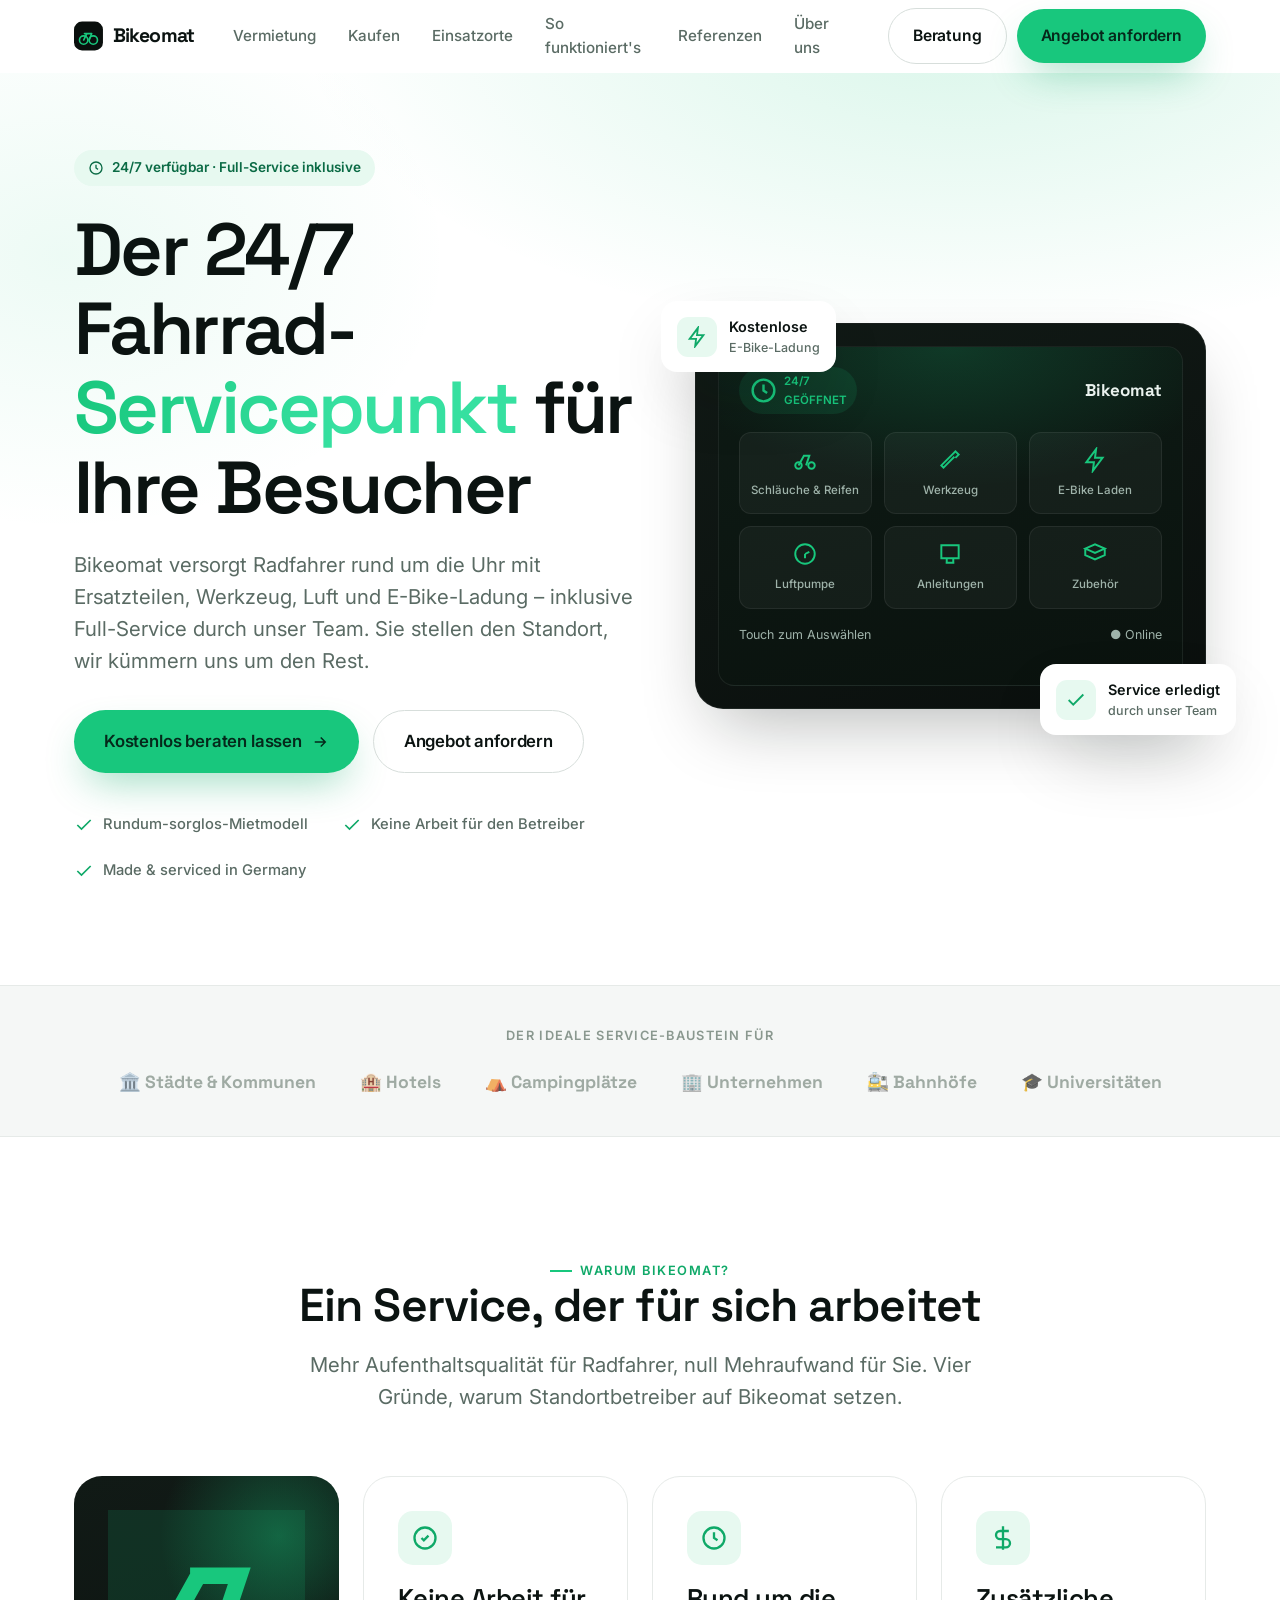
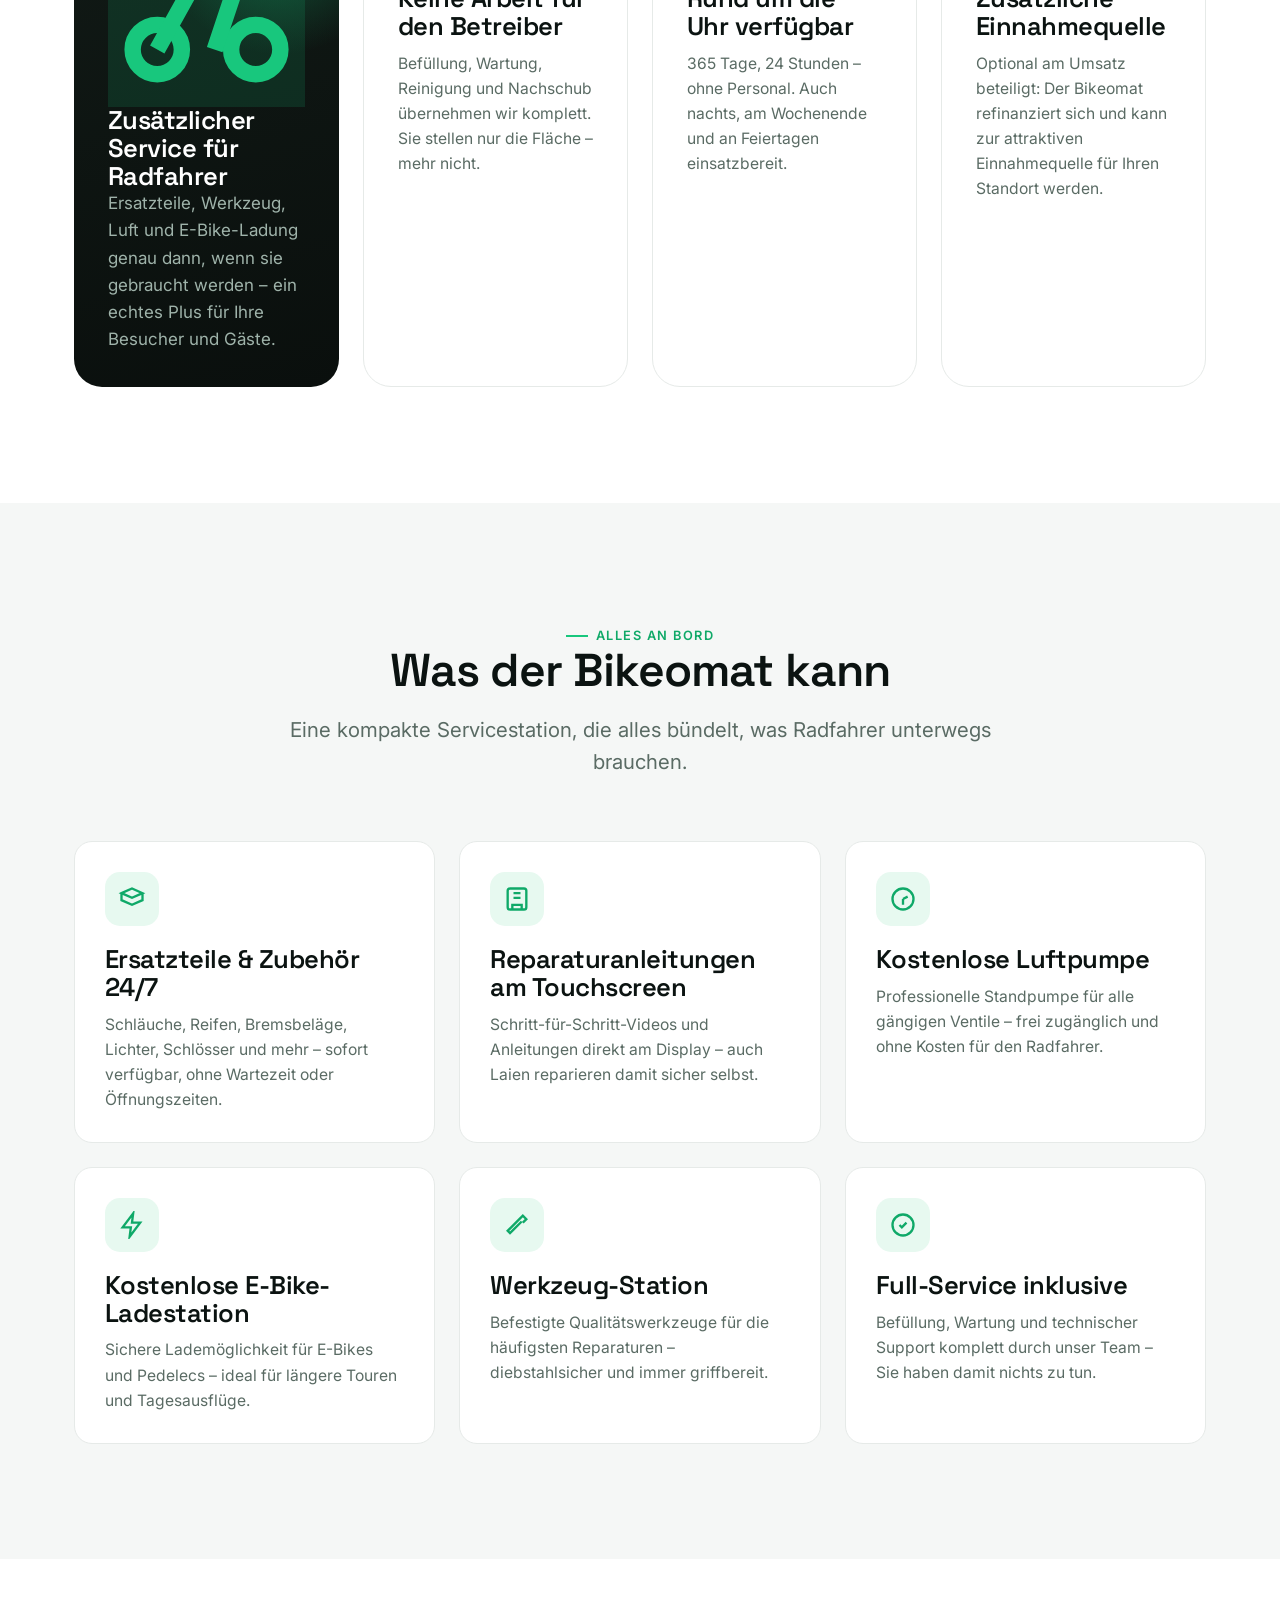
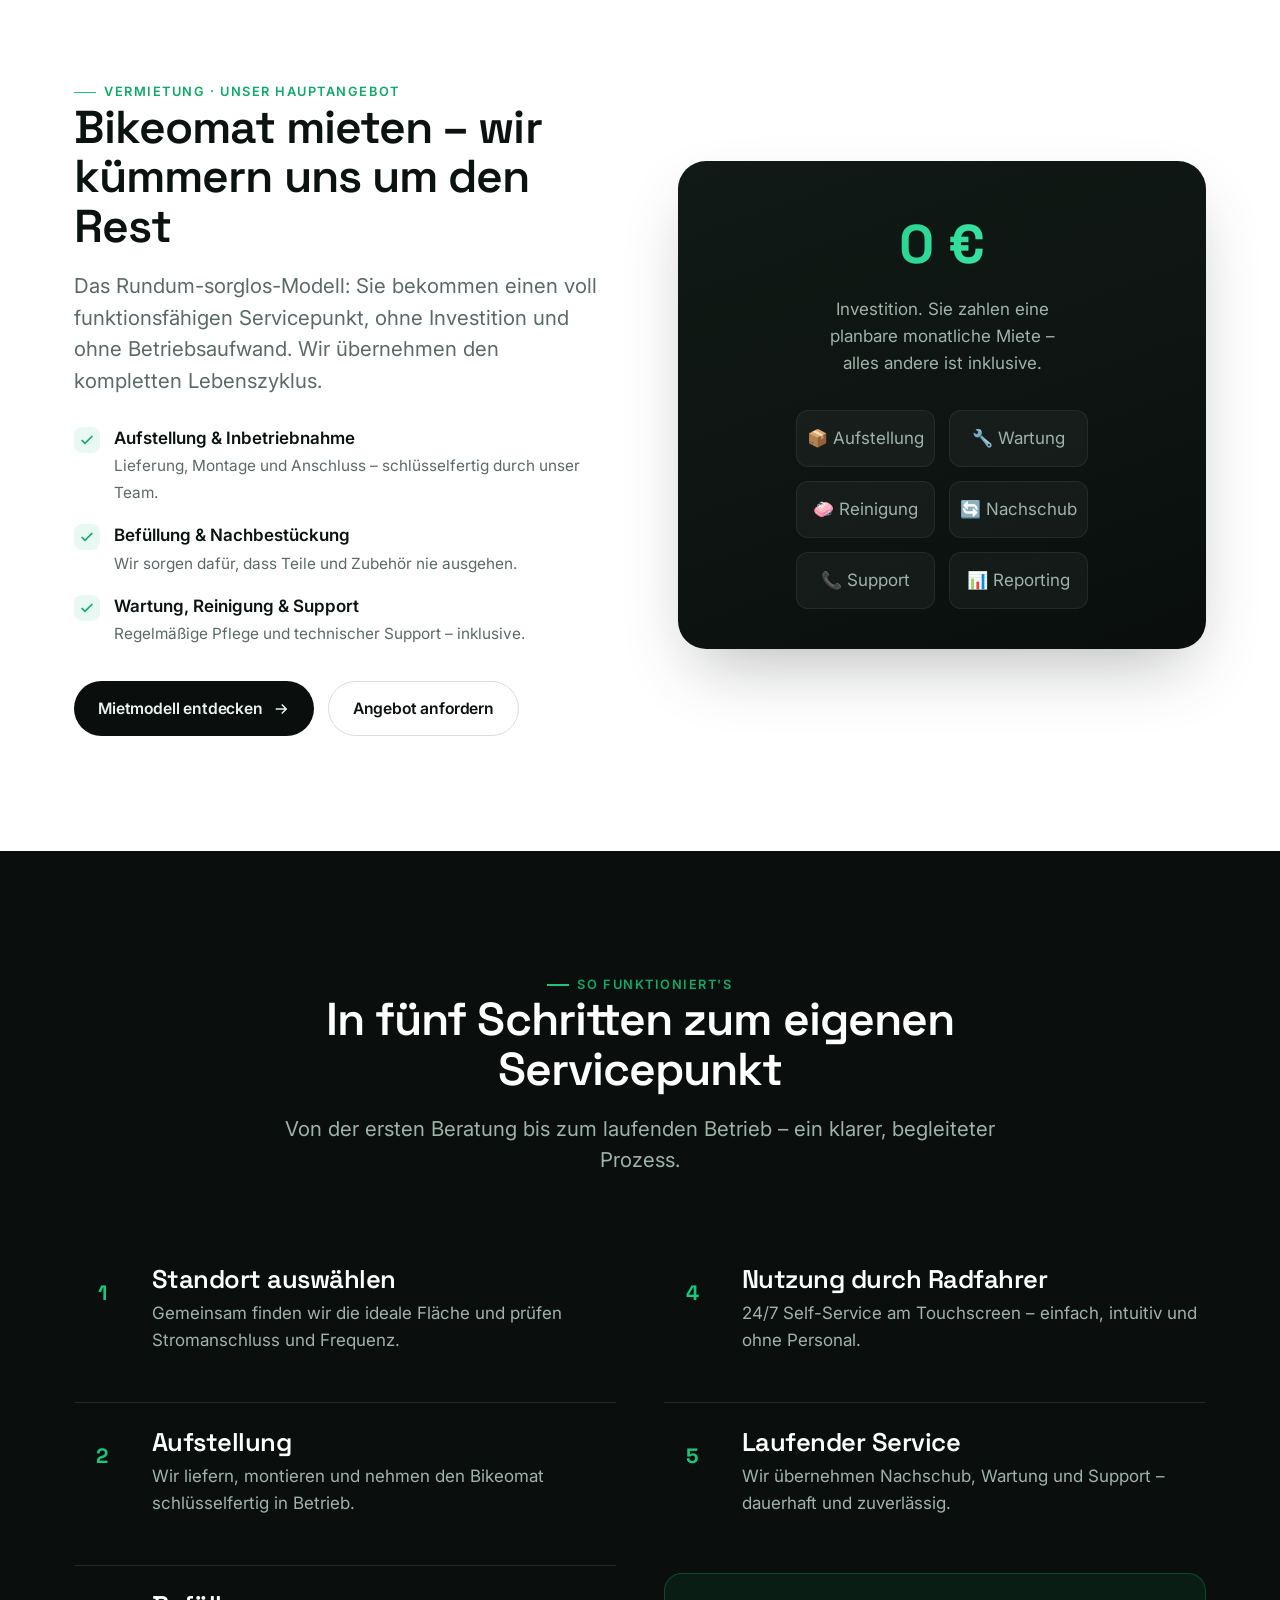
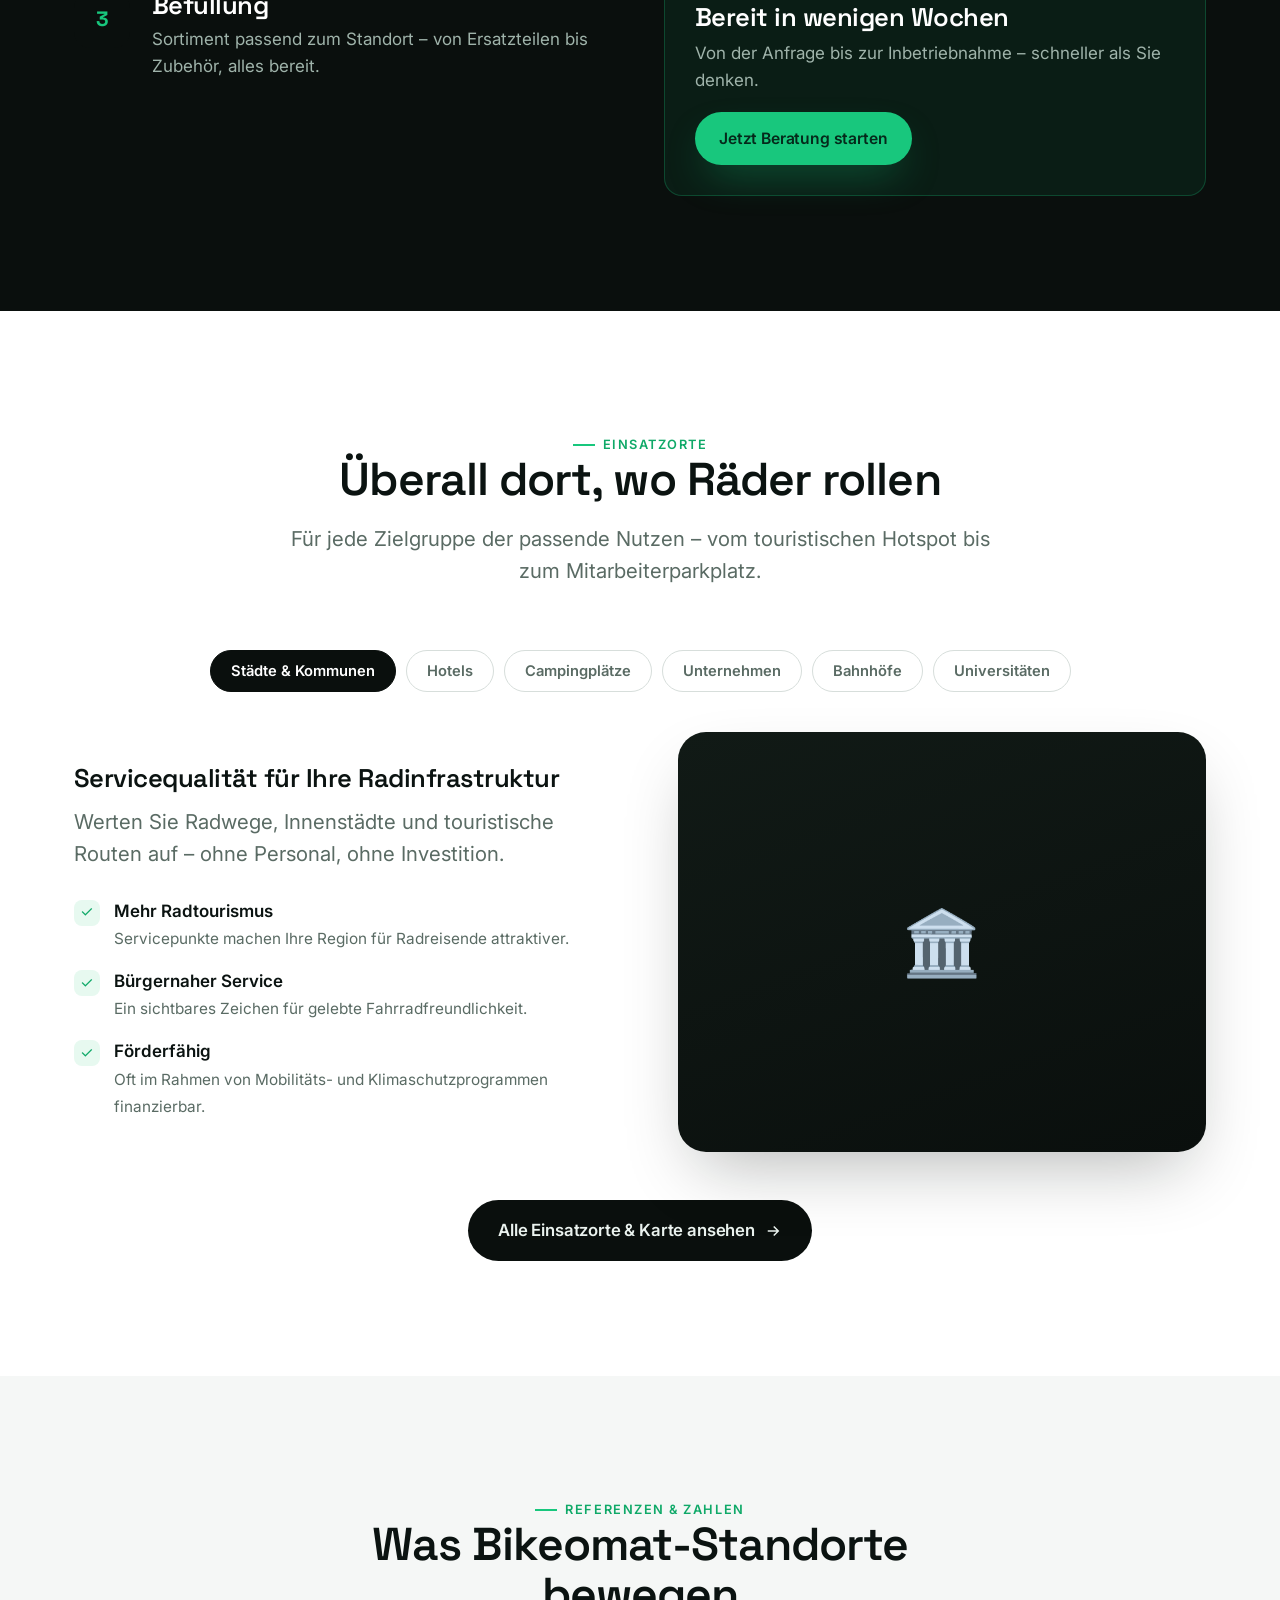
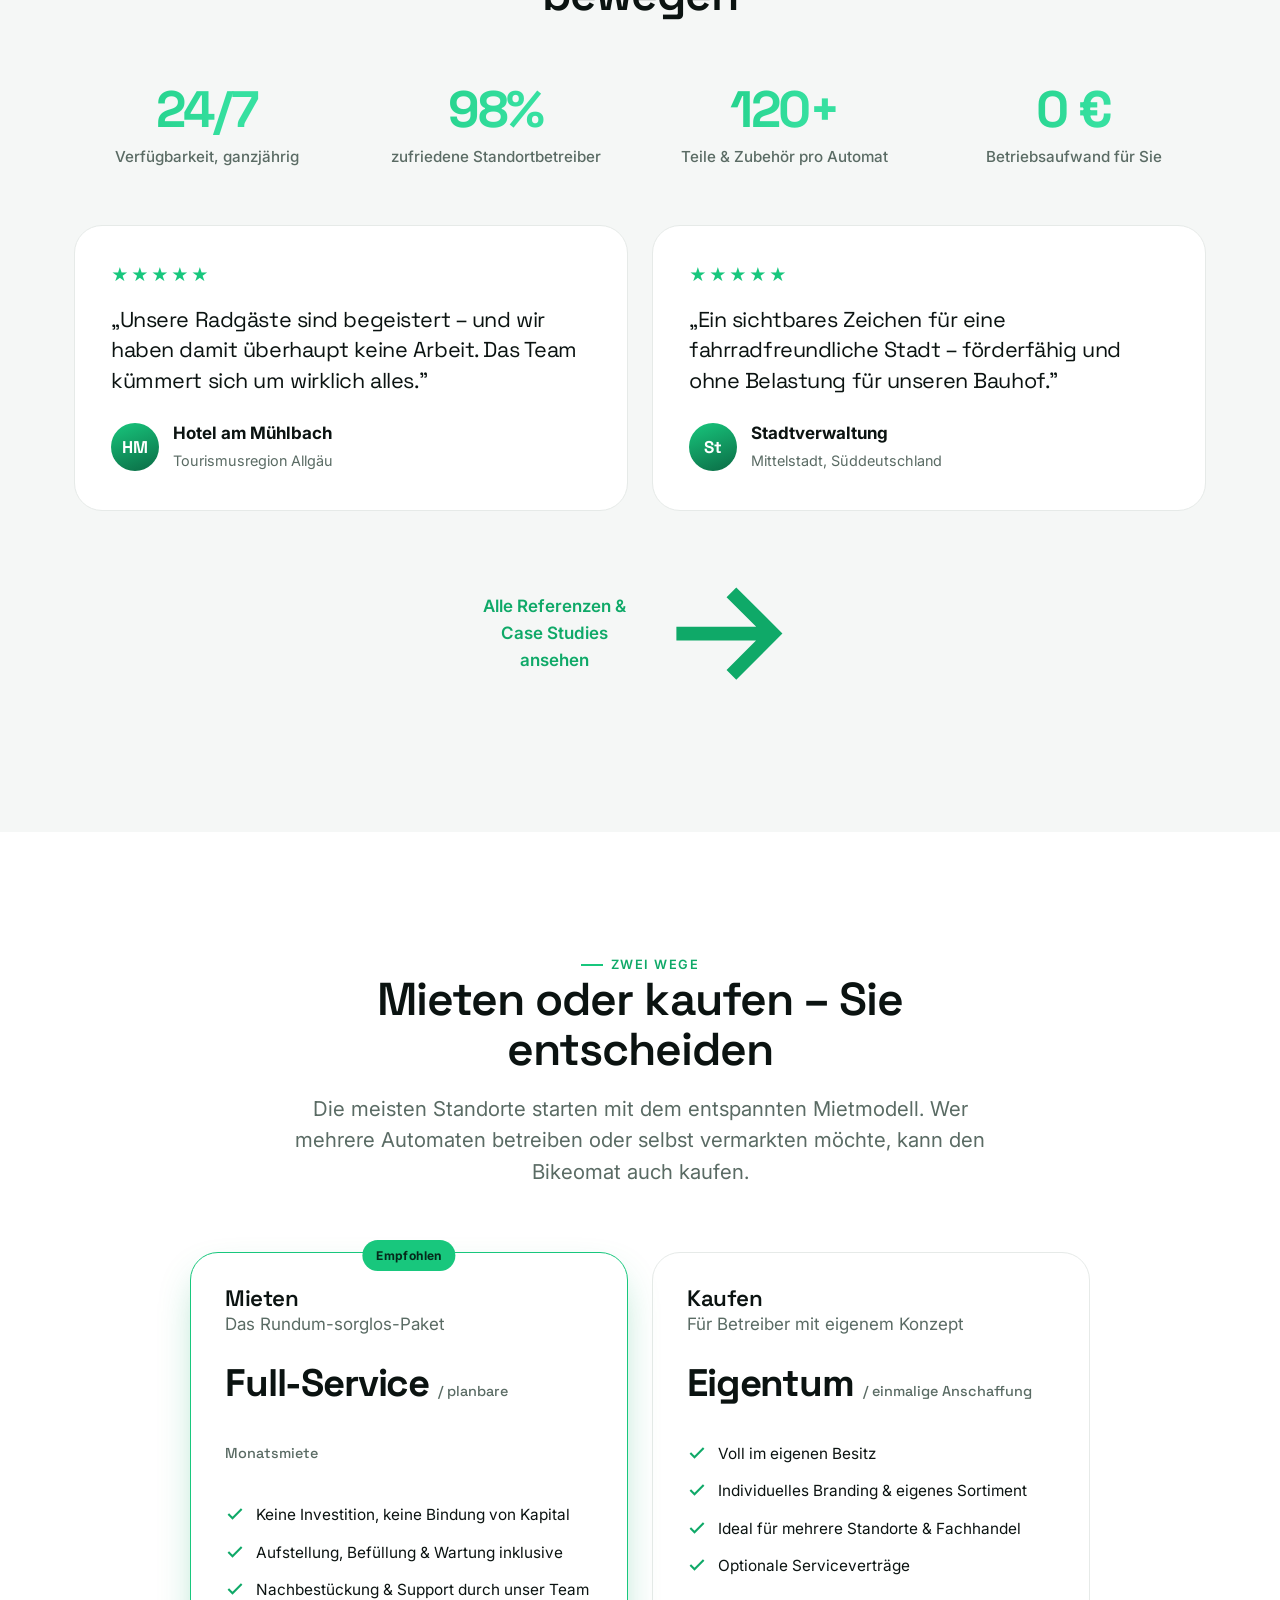
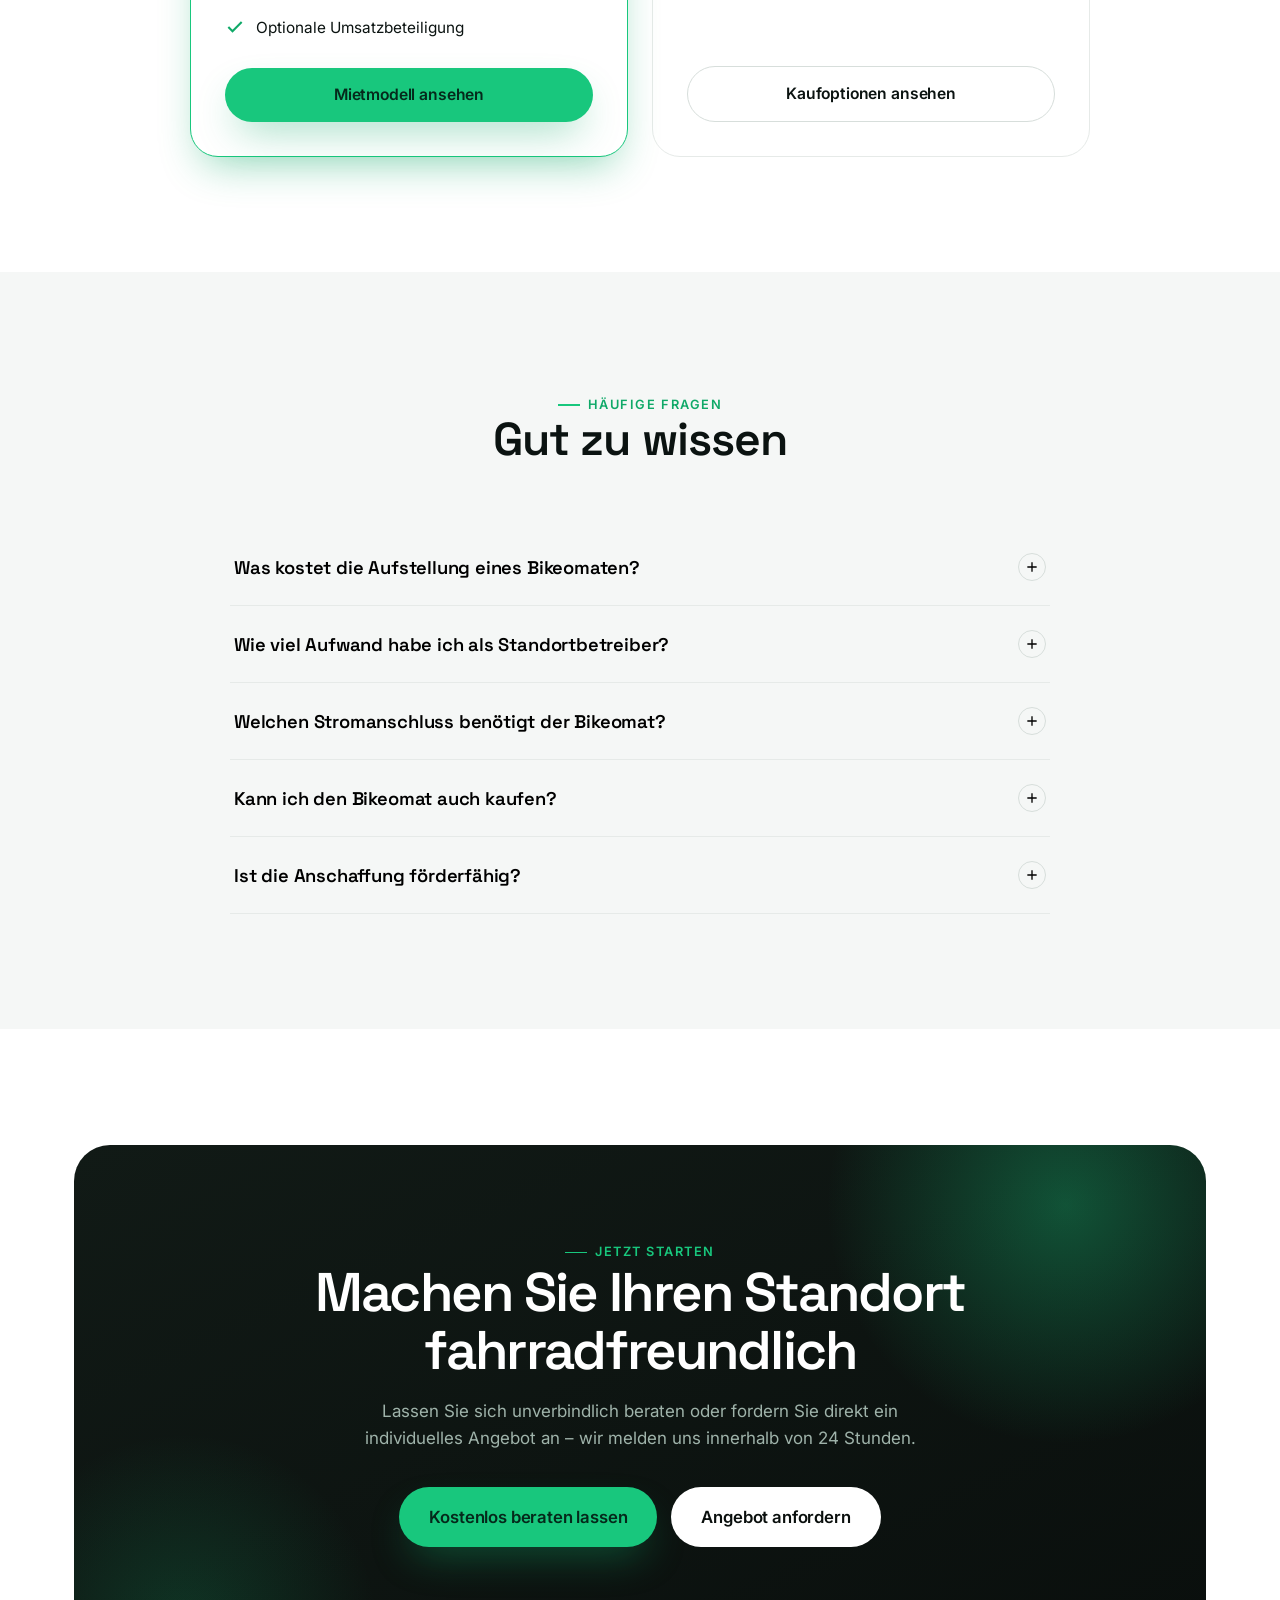
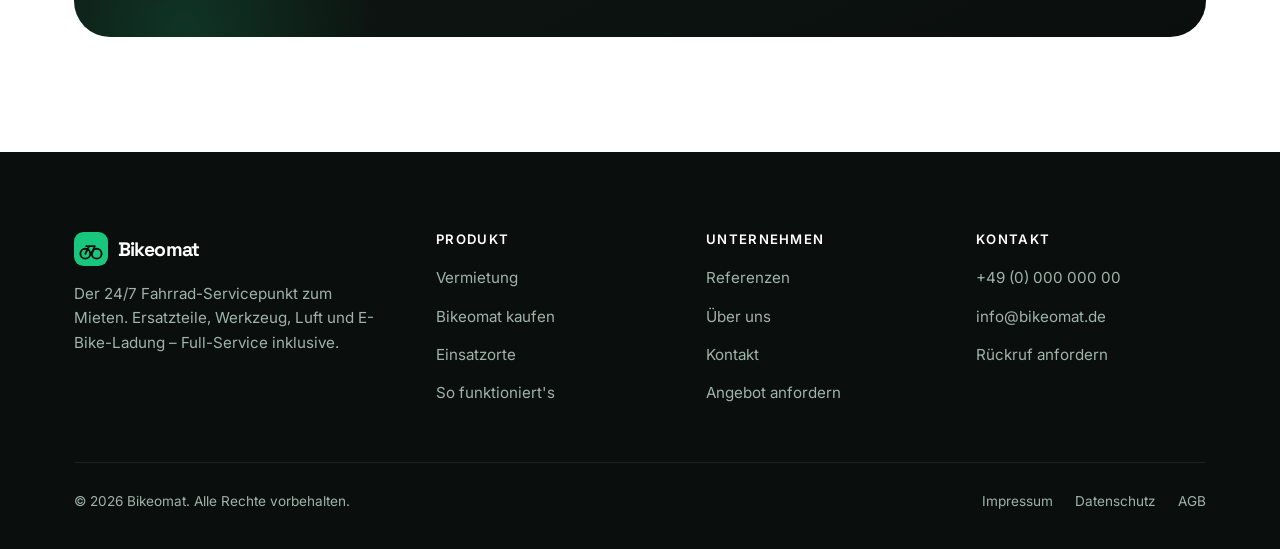
==== index.html @ b750a96d "Bikeomat Website Relaunch Modernes Redesign im SaaS-Stil (Stripe/Linear/Apple) mit Fokus auf Vermiet" ====
<!DOCTYPE html>
<html lang="de">
<head>
<meta charset="UTF-8">
<meta name="viewport" content="width=device-width, initial-scale=1">
<title>Bikeomat – Der 24/7 Fahrrad-Servicepunkt zum Mieten | Fahrradautomat</title>
<meta name="description" content="Bikeomat ist der 24/7 Fahrrad-Servicepunkt: Ersatzteile, Werkzeug, Luftpumpe & E-Bike-Ladestation rund um die Uhr. Mieten als Full-Service-Lösung – wir übernehmen Aufstellung, Befüllung, Wartung & Support. Jetzt kostenlos beraten lassen.">
<meta name="keywords" content="Fahrradautomat, Fahrrad Service Station, Fahrrad Reparaturstation, Fahrrad Ersatzteile Automat, E-Bike Servicestation, Fahrradstation Kommune, Fahrradservice Hotel, Fahrradservice Campingplatz">
<link rel="canonical" href="https://www.bikeomat.de/">
<meta property="og:type" content="website">
<meta property="og:title" content="Bikeomat – Der 24/7 Fahrrad-Servicepunkt zum Mieten">
<meta property="og:description" content="Ersatzteile, Werkzeug, Luft & E-Bike-Ladung rund um die Uhr – als Full-Service-Lösung gemietet. Wir kümmern uns um den Rest.">
<meta property="og:locale" content="de_DE">
<meta name="theme-color" content="#0A0F0D">
<link rel="preconnect" href="https://fonts.googleapis.com">
<link rel="preconnect" href="https://fonts.gstatic.com" crossorigin>
<link href="https://fonts.googleapis.com/css2?family=Inter:wght@400;500;600;700&family=Space+Grotesk:wght@500;600;700&display=swap" rel="stylesheet">
<link rel="stylesheet" href="assets/styles.css">
<script type="application/ld+json">
{
  "@context": "https://schema.org",
  "@type": "Product",
  "name": "Bikeomat – 24/7 Fahrrad-Service- und Verkaufsautomat",
  "description": "24/7 Fahrrad-Servicepunkt für Ersatzteile, Werkzeug, Luft und E-Bike-Ladung. Vermietung als Full-Service-Lösung inkl. Aufstellung, Befüllung, Wartung und Support.",
  "brand": { "@type": "Brand", "name": "Bikeomat" },
  "category": "Fahrradautomat / Fahrrad-Servicestation",
  "areaServed": "DE",
  "audience": { "@type": "BusinessAudience", "audienceType": "Städte, Kommunen, Hotels, Campingplätze, Unternehmen, Wohnanlagen, Bahnhöfe, Universitäten" }
}
</script>
</head>
<body>

<!-- ============ HEADER ============ -->
<header class="header">
  <div class="container header-inner">
    <a href="index.html" class="brand" aria-label="Bikeomat Startseite">
      <svg class="logo-mark" viewBox="0 0 36 36" fill="none" xmlns="http://www.w3.org/2000/svg">
        <rect width="36" height="36" rx="10" fill="#0A0F0D"/>
        <circle cx="12" cy="23" r="5.2" stroke="#18C77D" stroke-width="2"/>
        <circle cx="24" cy="23" r="5.2" stroke="#18C77D" stroke-width="2"/>
        <path d="M12 23l4-8h6l-3 8M16 15h-3" stroke="#18C77D" stroke-width="2" stroke-linecap="round" stroke-linejoin="round"/>
      </svg>
      Bikeomat
    </a>
    <nav class="nav" aria-label="Hauptnavigation">
      <a href="vermietung.html">Vermietung</a>
      <a href="kaufen.html">Kaufen</a>
      <a href="einsatzorte.html">Einsatzorte</a>
      <a href="index.html#ablauf">So funktioniert's</a>
      <a href="referenzen.html">Referenzen</a>
      <a href="ueber-uns.html">Über uns</a>
    </nav>
    <div class="header-cta">
      <a href="kontakt.html" class="btn btn-ghost">Beratung</a>
      <a href="kontakt.html#angebot" class="btn btn-primary">Angebot anfordern</a>
      <button class="menu-toggle" aria-label="Menü" aria-expanded="false">
        <svg viewBox="0 0 24 24" fill="none" stroke="currentColor" stroke-width="2" stroke-linecap="round"><path d="M3 6h18M3 12h18M3 18h18"/></svg>
      </button>
    </div>
  </div>
</header>

<!-- Mobile Nav -->
<div class="mobile-nav" aria-label="Mobile Navigation">
  <a href="vermietung.html">Vermietung</a>
  <a href="kaufen.html">Kaufen</a>
  <a href="einsatzorte.html">Einsatzorte</a>
  <a href="index.html#ablauf">So funktioniert's</a>
  <a href="referenzen.html">Referenzen</a>
  <a href="ueber-uns.html">Über uns</a>
  <a href="kontakt.html">Kontakt</a>
  <div class="mobile-cta">
    <a href="kontakt.html#angebot" class="btn btn-primary btn-block">Angebot anfordern</a>
    <a href="kontakt.html" class="btn btn-ghost btn-block">Kostenlos beraten lassen</a>
  </div>
</div>

<!-- ============ HERO ============ -->
<section class="hero">
  <div class="hero-bg"></div>
  <div class="container hero-grid">
    <div class="hero-copy reveal in">
      <span class="pill" style="margin-bottom:24px">
        <svg viewBox="0 0 24 24" fill="none" stroke="currentColor" stroke-width="2"><circle cx="12" cy="12" r="9"/><path d="M12 7v5l3 2"/></svg>
        24/7 verfügbar · Full-Service inklusive
      </span>
      <h1 class="h-display">Der 24/7 Fahrrad-<br><span class="text-grad">Servicepunkt</span> für Ihre Besucher</h1>
      <p class="lead">Bikeomat versorgt Radfahrer rund um die Uhr mit Ersatzteilen, Werkzeug, Luft und E-Bike-Ladung – inklusive Full-Service durch unser Team. Sie stellen den Standort, wir kümmern uns um den Rest.</p>
      <div class="hero-cta">
        <a href="kontakt.html" class="btn btn-primary btn-lg">Kostenlos beraten lassen
          <svg viewBox="0 0 24 24" fill="none" stroke="currentColor" stroke-width="2"><path d="M5 12h14M13 6l6 6-6 6"/></svg></a>
        <a href="kontakt.html#angebot" class="btn btn-ghost btn-lg">Angebot anfordern</a>
      </div>
      <div class="hero-trust">
        <div class="t-item"><svg viewBox="0 0 24 24" fill="none" stroke="currentColor" stroke-width="2"><path d="M20 6L9 17l-5-5"/></svg> Rundum-sorglos-Mietmodell</div>
        <div class="t-item"><svg viewBox="0 0 24 24" fill="none" stroke="currentColor" stroke-width="2"><path d="M20 6L9 17l-5-5"/></svg> Keine Arbeit für den Betreiber</div>
        <div class="t-item"><svg viewBox="0 0 24 24" fill="none" stroke="currentColor" stroke-width="2"><path d="M20 6L9 17l-5-5"/></svg> Made & serviced in Germany</div>
      </div>
    </div>

    <!-- Hero Visual: Automaten-Screen -->
    <div class="hero-visual reveal in" data-d="1">
      <div class="device">
        <div class="device-screen">
          <div class="screen-head">
            <span class="screen-badge"><svg viewBox="0 0 24 24" fill="none" stroke="currentColor" stroke-width="2"><circle cx="12" cy="12" r="9"/><path d="M12 7v5l3 2"/></svg> 24/7 GEÖFFNET</span>
            <strong style="font-family:var(--font-display)">Bikeomat</strong>
          </div>
          <div class="screen-grid">
            <div class="screen-tile"><svg viewBox="0 0 24 24" fill="none" stroke="currentColor" stroke-width="1.8"><circle cx="6" cy="17" r="3"/><circle cx="18" cy="17" r="3"/><path d="M6 17l5-9h5l-3 9"/></svg><span>Schläuche & Reifen</span></div>
            <div class="screen-tile"><svg viewBox="0 0 24 24" fill="none" stroke="currentColor" stroke-width="1.8"><path d="M14 7l3-3 3 3-3 3M14 7l-7 7-3 3 2 2 3-3 7-7"/></svg><span>Werkzeug</span></div>
            <div class="screen-tile"><svg viewBox="0 0 24 24" fill="none" stroke="currentColor" stroke-width="1.8"><path d="M13 2L4 14h7l-1 8 9-12h-7z"/></svg><span>E-Bike Laden</span></div>
            <div class="screen-tile"><svg viewBox="0 0 24 24" fill="none" stroke="currentColor" stroke-width="1.8"><circle cx="12" cy="12" r="9"/><path d="M12 12l4-2M12 12v4"/></svg><span>Luftpumpe</span></div>
            <div class="screen-tile"><svg viewBox="0 0 24 24" fill="none" stroke="currentColor" stroke-width="1.8"><path d="M4 4h16v12H4z"/><path d="M8 20h8M9 16v4M15 16v4"/></svg><span>Anleitungen</span></div>
            <div class="screen-tile"><svg viewBox="0 0 24 24" fill="none" stroke="currentColor" stroke-width="1.8"><path d="M3 7l9-4 9 4-9 4-9-4zM3 7v6l9 4 9-4V7"/></svg><span>Zubehör</span></div>
          </div>
          <div class="device-foot"><span>Touch zum Auswählen</span><span>● Online</span></div>
        </div>
      </div>
      <div class="float-card fc-1">
        <div class="fc-ico"><svg viewBox="0 0 24 24" fill="none" stroke="currentColor" stroke-width="2"><path d="M13 2L4 14h7l-1 8 9-12h-7z"/></svg></div>
        <div>Kostenlose<br><small>E-Bike-Ladung</small></div>
      </div>
      <div class="float-card fc-2">
        <div class="fc-ico"><svg viewBox="0 0 24 24" fill="none" stroke="currentColor" stroke-width="2"><path d="M20 6L9 17l-5-5"/></svg></div>
        <div>Service erledigt<br><small>durch unser Team</small></div>
      </div>
    </div>
  </div>
</section>

<!-- ============ TRUST STRIP ============ -->
<section class="trust-strip">
  <div class="container">
    <p>Der ideale Service-Baustein für</p>
    <div class="logo-row">
      <span class="lg">🏛️ Städte & Kommunen</span>
      <span class="lg">🏨 Hotels</span>
      <span class="lg">⛺ Campingplätze</span>
      <span class="lg">🏢 Unternehmen</span>
      <span class="lg">🚉 Bahnhöfe</span>
      <span class="lg">🎓 Universitäten</span>
    </div>
  </div>
</section>

<!-- ============ WARUM BIKEOMAT ============ -->
<section class="section">
  <div class="container">
    <div class="section-head center reveal">
      <span class="eyebrow">Warum Bikeomat?</span>
      <h2>Ein Service, der für sich arbeitet</h2>
      <p class="lead">Mehr Aufenthaltsqualität für Radfahrer, null Mehraufwand für Sie. Vier Gründe, warum Standortbetreiber auf Bikeomat setzen.</p>
    </div>
    <div class="grid cols-4">
      <div class="benefit benefit-dark benefit-glow reveal">
        <div class="f-ico"><svg viewBox="0 0 24 24" fill="none" stroke="currentColor" stroke-width="2"><circle cx="6" cy="17" r="3"/><circle cx="18" cy="17" r="3"/><path d="M6 17l5-9h5l-3 9M13 8h-3"/></svg></div>
        <h3>Zusätzlicher Service für Radfahrer</h3>
        <p>Ersatzteile, Werkzeug, Luft und E-Bike-Ladung genau dann, wenn sie gebraucht werden – ein echtes Plus für Ihre Besucher und Gäste.</p>
      </div>
      <div class="benefit card reveal feature" data-d="1">
        <div class="f-ico"><svg viewBox="0 0 24 24" fill="none" stroke="currentColor" stroke-width="2"><path d="M12 3a9 9 0 100 18 9 9 0 000-18z"/><path d="M9 12l2 2 4-4"/></svg></div>
        <h3>Keine Arbeit für den Betreiber</h3>
        <p>Befüllung, Wartung, Reinigung und Nachschub übernehmen wir komplett. Sie stellen nur die Fläche – mehr nicht.</p>
      </div>
      <div class="benefit card reveal feature" data-d="2">
        <div class="f-ico"><svg viewBox="0 0 24 24" fill="none" stroke="currentColor" stroke-width="2"><circle cx="12" cy="12" r="9"/><path d="M12 7v5l3 2"/></svg></div>
        <h3>Rund um die Uhr verfügbar</h3>
        <p>365 Tage, 24 Stunden – ohne Personal. Auch nachts, am Wochenende und an Feiertagen einsatzbereit.</p>
      </div>
      <div class="benefit card reveal feature" data-d="3">
        <div class="f-ico"><svg viewBox="0 0 24 24" fill="none" stroke="currentColor" stroke-width="2"><path d="M12 2v20M17 6H9.5a3.5 3.5 0 000 7h5a3.5 3.5 0 010 7H6"/></svg></div>
        <h3>Zusätzliche Einnahmequelle</h3>
        <p>Optional am Umsatz beteiligt: Der Bikeomat refinanziert sich und kann zur attraktiven Einnahmequelle für Ihren Standort werden.</p>
      </div>
    </div>
  </div>
</section>

<!-- ============ FEATURES / LEISTUNGEN ============ -->
<section class="section bg-mist">
  <div class="container">
    <div class="section-head center reveal">
      <span class="eyebrow">Alles an Bord</span>
      <h2>Was der Bikeomat kann</h2>
      <p class="lead">Eine kompakte Servicestation, die alles bündelt, was Radfahrer unterwegs brauchen.</p>
    </div>
    <div class="grid cols-3">
      <div class="card feature reveal">
        <div class="f-ico"><svg viewBox="0 0 24 24" fill="none" stroke="currentColor" stroke-width="2"><path d="M3 7l9-4 9 4-9 4-9-4zM3 7v6l9 4 9-4V7"/></svg></div>
        <h3>Ersatzteile & Zubehör 24/7</h3>
        <p>Schläuche, Reifen, Bremsbeläge, Lichter, Schlösser und mehr – sofort verfügbar, ohne Wartezeit oder Öffnungszeiten.</p>
      </div>
      <div class="card feature reveal" data-d="1">
        <div class="f-ico"><svg viewBox="0 0 24 24" fill="none" stroke="currentColor" stroke-width="2"><rect x="4" y="3" width="16" height="18" rx="2"/><path d="M8 21v-4h8v4M9 7h6M9 11h6"/></svg></div>
        <h3>Reparaturanleitungen am Touchscreen</h3>
        <p>Schritt-für-Schritt-Videos und Anleitungen direkt am Display – auch Laien reparieren damit sicher selbst.</p>
      </div>
      <div class="card feature reveal" data-d="2">
        <div class="f-ico"><svg viewBox="0 0 24 24" fill="none" stroke="currentColor" stroke-width="2"><circle cx="12" cy="12" r="9"/><path d="M12 12l4-2M12 12v5"/></svg></div>
        <h3>Kostenlose Luftpumpe</h3>
        <p>Professionelle Standpumpe für alle gängigen Ventile – frei zugänglich und ohne Kosten für den Radfahrer.</p>
      </div>
      <div class="card feature reveal">
        <div class="f-ico"><svg viewBox="0 0 24 24" fill="none" stroke="currentColor" stroke-width="2"><path d="M13 2L4 14h7l-1 8 9-12h-7z"/></svg></div>
        <h3>Kostenlose E-Bike-Ladestation</h3>
        <p>Sichere Lademöglichkeit für E-Bikes und Pedelecs – ideal für längere Touren und Tagesausflüge.</p>
      </div>
      <div class="card feature reveal" data-d="1">
        <div class="f-ico"><svg viewBox="0 0 24 24" fill="none" stroke="currentColor" stroke-width="2"><path d="M14 7l3-3 3 3-3 3M14 7l-7 7-3 3 2 2 3-3 7-7"/></svg></div>
        <h3>Werkzeug-Station</h3>
        <p>Befestigte Qualitätswerkzeuge für die häufigsten Reparaturen – diebstahlsicher und immer griffbereit.</p>
      </div>
      <div class="card feature reveal" data-d="2">
        <div class="f-ico"><svg viewBox="0 0 24 24" fill="none" stroke="currentColor" stroke-width="2"><path d="M12 3a9 9 0 100 18 9 9 0 000-18z"/><path d="M9 12l2 2 4-4"/></svg></div>
        <h3>Full-Service inklusive</h3>
        <p>Befüllung, Wartung und technischer Support komplett durch unser Team – Sie haben damit nichts zu tun.</p>
      </div>
    </div>
  </div>
</section>

<!-- ============ FULL-SERVICE SPLIT (Vermietung) ============ -->
<section class="section">
  <div class="container">
    <div class="split">
      <div class="split-copy reveal">
        <span class="eyebrow">Vermietung · unser Hauptangebot</span>
        <h2>Bikeomat mieten – wir kümmern uns um den Rest</h2>
        <p class="lead" style="margin-top:18px">Das Rundum-sorglos-Modell: Sie bekommen einen voll funktionsfähigen Servicepunkt, ohne Investition und ohne Betriebsaufwand. Wir übernehmen den kompletten Lebenszyklus.</p>
        <ul class="checklist">
          <li><span class="ck"><svg viewBox="0 0 24 24" fill="none" stroke="currentColor" stroke-width="2.5"><path d="M20 6L9 17l-5-5"/></svg></span><div><strong>Aufstellung & Inbetriebnahme</strong><span>Lieferung, Montage und Anschluss – schlüsselfertig durch unser Team.</span></div></li>
          <li><span class="ck"><svg viewBox="0 0 24 24" fill="none" stroke="currentColor" stroke-width="2.5"><path d="M20 6L9 17l-5-5"/></svg></span><div><strong>Befüllung & Nachbestückung</strong><span>Wir sorgen dafür, dass Teile und Zubehör nie ausgehen.</span></div></li>
          <li><span class="ck"><svg viewBox="0 0 24 24" fill="none" stroke="currentColor" stroke-width="2.5"><path d="M20 6L9 17l-5-5"/></svg></span><div><strong>Wartung, Reinigung & Support</strong><span>Regelmäßige Pflege und technischer Support – inklusive.</span></div></li>
        </ul>
        <div class="hero-cta">
          <a href="vermietung.html" class="btn btn-dark">Mietmodell entdecken
            <svg viewBox="0 0 24 24" fill="none" stroke="currentColor" stroke-width="2"><path d="M5 12h14M13 6l6 6-6 6"/></svg></a>
          <a href="kontakt.html#angebot" class="btn btn-ghost">Angebot anfordern</a>
        </div>
      </div>
      <div class="split-media reveal" data-d="1">
        <div style="text-align:center;padding:40px">
          <div style="font-size:3.4rem;font-family:var(--font-display);font-weight:700" class="text-grad">0 €</div>
          <p style="color:var(--on-dark-muted);max-width:260px;margin:8px auto 0">Investition. Sie zahlen eine planbare monatliche Miete – alles andere ist inklusive.</p>
          <div class="grid cols-2" style="margin-top:32px;gap:14px;text-align:left">
            <div class="screen-tile" style="margin:0">📦 Aufstellung</div>
            <div class="screen-tile" style="margin:0">🔧 Wartung</div>
            <div class="screen-tile" style="margin:0">🧼 Reinigung</div>
            <div class="screen-tile" style="margin:0">🔄 Nachschub</div>
            <div class="screen-tile" style="margin:0">📞 Support</div>
            <div class="screen-tile" style="margin:0">📊 Reporting</div>
          </div>
        </div>
      </div>
    </div>
  </div>
</section>

<!-- ============ SO FUNKTIONIERT'S ============ -->
<section class="section bg-ink" id="ablauf">
  <div class="container">
    <div class="section-head center reveal mx-auto">
      <span class="eyebrow">So funktioniert's</span>
      <h2>In fünf Schritten zum eigenen Servicepunkt</h2>
      <p class="lead">Von der ersten Beratung bis zum laufenden Betrieb – ein klarer, begleiteter Prozess.</p>
    </div>
    <div class="grid cols-2" style="gap:48px;align-items:start">
      <div class="steps reveal">
        <div class="step" style="border-color:rgba(255,255,255,.1)">
          <div class="step-num">1</div>
          <div><h3 style="color:#fff">Standort auswählen</h3><p style="color:var(--on-dark-muted)">Gemeinsam finden wir die ideale Fläche und prüfen Stromanschluss und Frequenz.</p></div>
        </div>
        <div class="step" style="border-color:rgba(255,255,255,.1)">
          <div class="step-num">2</div>
          <div><h3 style="color:#fff">Aufstellung</h3><p style="color:var(--on-dark-muted)">Wir liefern, montieren und nehmen den Bikeomat schlüsselfertig in Betrieb.</p></div>
        </div>
        <div class="step" style="border-color:rgba(255,255,255,.1)">
          <div class="step-num">3</div>
          <div><h3 style="color:#fff">Befüllung</h3><p style="color:var(--on-dark-muted)">Sortiment passend zum Standort – von Ersatzteilen bis Zubehör, alles bereit.</p></div>
        </div>
      </div>
      <div class="steps reveal" data-d="1">
        <div class="step" style="border-color:rgba(255,255,255,.1)">
          <div class="step-num">4</div>
          <div><h3 style="color:#fff">Nutzung durch Radfahrer</h3><p style="color:var(--on-dark-muted)">24/7 Self-Service am Touchscreen – einfach, intuitiv und ohne Personal.</p></div>
        </div>
        <div class="step" style="border-color:rgba(255,255,255,.1)">
          <div class="step-num">5</div>
          <div><h3 style="color:#fff">Laufender Service</h3><p style="color:var(--on-dark-muted)">Wir übernehmen Nachschub, Wartung und Support – dauerhaft und zuverlässig.</p></div>
        </div>
        <div class="card" style="background:rgba(24,199,125,.08);border-color:rgba(24,199,125,.25);margin-top:8px">
          <h3 style="color:#fff;margin-bottom:8px">Bereit in wenigen Wochen</h3>
          <p style="color:var(--on-dark-muted);margin-bottom:18px">Von der Anfrage bis zur Inbetriebnahme – schneller als Sie denken.</p>
          <a href="kontakt.html" class="btn btn-primary">Jetzt Beratung starten</a>
        </div>
      </div>
    </div>
  </div>
</section>

<!-- ============ EINSATZORTE (Tabs) ============ -->
<section class="section" data-tabs>
  <div class="container">
    <div class="section-head center reveal mx-auto">
      <span class="eyebrow">Einsatzorte</span>
      <h2>Überall dort, wo Räder rollen</h2>
      <p class="lead">Für jede Zielgruppe der passende Nutzen – vom touristischen Hotspot bis zum Mitarbeiterparkplatz.</p>
    </div>
    <div class="tabs reveal">
      <button class="tab active" data-tab="kommune">Städte & Kommunen</button>
      <button class="tab" data-tab="hotel">Hotels</button>
      <button class="tab" data-tab="camping">Campingplätze</button>
      <button class="tab" data-tab="firma">Unternehmen</button>
      <button class="tab" data-tab="bahnhof">Bahnhöfe</button>
      <button class="tab" data-tab="uni">Universitäten</button>
    </div>

    <div class="tab-panel active" data-panel="kommune">
      <div class="split">
        <div class="reveal"><h3>Servicequalität für Ihre Radinfrastruktur</h3>
          <p class="lead" style="margin-top:14px">Werten Sie Radwege, Innenstädte und touristische Routen auf – ohne Personal, ohne Investition.</p>
          <ul class="checklist">
            <li><span class="ck">✓</span><div><strong>Mehr Radtourismus</strong><span>Servicepunkte machen Ihre Region für Radreisende attraktiver.</span></div></li>
            <li><span class="ck">✓</span><div><strong>Bürgernaher Service</strong><span>Ein sichtbares Zeichen für gelebte Fahrradfreundlichkeit.</span></div></li>
            <li><span class="ck">✓</span><div><strong>Förderfähig</strong><span>Oft im Rahmen von Mobilitäts- und Klimaschutzprogrammen finanzierbar.</span></div></li>
          </ul></div>
        <div class="split-media reveal" data-d="1"><div style="font-size:4rem">🏛️</div></div>
      </div>
    </div>
    <div class="tab-panel" data-panel="hotel">
      <div class="split">
        <div class="reveal"><h3>Der Wohlfühlservice für Rad-Gäste</h3>
          <p class="lead" style="margin-top:14px">Mehr Komfort, bessere Bewertungen, ein klares Plus gegenüber dem Wettbewerb.</p>
          <ul class="checklist">
            <li><span class="ck">✓</span><div><strong>Bessere Gästebewertungen</strong><span>Ein durchdachter Extra-Service, der in Erinnerung bleibt.</span></div></li>
            <li><span class="ck">✓</span><div><strong>E-Bike-Ladung am Haus</strong><span>Perfekt für die wachsende Zahl an Pedelec-Touristen.</span></div></li>
            <li><span class="ck">✓</span><div><strong>Bett+Bike-tauglich</strong><span>Unterstützt zertifizierte fahrradfreundliche Angebote.</span></div></li>
          </ul></div>
        <div class="split-media reveal" data-d="1"><div style="font-size:4rem">🏨</div></div>
      </div>
    </div>
    <div class="tab-panel" data-panel="camping">
      <div class="split">
        <div class="reveal"><h3>Unabhängig von Öffnungszeiten</h3>
          <p class="lead" style="margin-top:14px">Auf dem Campingplatz zählt Selbstständigkeit – der Bikeomat liefert sie rund um die Uhr.</p>
          <ul class="checklist">
            <li><span class="ck">✓</span><div><strong>24/7 für Ihre Gäste</strong><span>Auch abends und am Wochenende, ohne Mehraufwand.</span></div></li>
            <li><span class="ck">✓</span><div><strong>Ideal für Radregionen</strong><span>Genau dort, wo viele Gäste mit dem Rad anreisen.</span></div></li>
            <li><span class="ck">✓</span><div><strong>Attraktivität steigern</strong><span>Ein modernes Extra, das Ihren Platz hervorhebt.</span></div></li>
          </ul></div>
        <div class="split-media reveal" data-d="1"><div style="font-size:4rem">⛺</div></div>
      </div>
    </div>
    <div class="tab-panel" data-panel="firma">
      <div class="split">
        <div class="reveal"><h3>Benefit für radelnde Mitarbeiter</h3>
          <p class="lead" style="margin-top:14px">Fördern Sie nachhaltige Mobilität und positionieren Sie sich als moderner Arbeitgeber.</p>
          <ul class="checklist">
            <li><span class="ck">✓</span><div><strong>Mitarbeiter-Benefit</strong><span>Sichtbares Engagement für Gesundheit und Nachhaltigkeit.</span></div></li>
            <li><span class="ck">✓</span><div><strong>Mehr Rad-Pendler</strong><span>Senkt Hürden und unterstützt JobRad-Programme.</span></div></li>
            <li><span class="ck">✓</span><div><strong>ESG & Image</strong><span>Zahlt auf Nachhaltigkeitsziele und Arbeitgebermarke ein.</span></div></li>
          </ul></div>
        <div class="split-media reveal" data-d="1"><div style="font-size:4rem">🏢</div></div>
      </div>
    </div>
    <div class="tab-panel" data-panel="bahnhof">
      <div class="split">
        <div class="reveal"><h3>Mobilitätsknoten clever ergänzen</h3>
          <p class="lead" style="margin-top:14px">Am Übergang von Bahn und Rad entscheidet jede Minute – der Bikeomat hilft sofort.</p>
          <ul class="checklist">
            <li><span class="ck">✓</span><div><strong>Schnelle Hilfe bei Defekten</strong><span>Pendler kommen pünktlich weiter, statt liegenzubleiben.</span></div></li>
            <li><span class="ck">✓</span><div><strong>Hohe Frequenz</strong><span>Maximale Sichtbarkeit und Nutzung an stark frequentierten Orten.</span></div></li>
            <li><span class="ck">✓</span><div><strong>Bike+Ride stärken</strong><span>Macht die Kombination Rad und ÖPNV attraktiver.</span></div></li>
          </ul></div>
        <div class="split-media reveal" data-d="1"><div style="font-size:4rem">🚉</div></div>
      </div>
    </div>
    <div class="tab-panel" data-panel="uni">
      <div class="split">
        <div class="reveal"><h3>Campus-Service für tausende Radler</h3>
          <p class="lead" style="margin-top:14px">Studierende sind die radaffinste Zielgruppe überhaupt – geben Sie ihnen den passenden Service.</p>
          <ul class="checklist">
            <li><span class="ck">✓</span><div><strong>Riesige Nutzergruppe</strong><span>Tausende Studierende und Beschäftigte mit dem Rad.</span></div></li>
            <li><span class="ck">✓</span><div><strong>Nachhaltiger Campus</strong><span>Unterstützt Klimaschutz- und Mobilitätsstrategien.</span></div></li>
            <li><span class="ck">✓</span><div><strong>24/7 passend zum Lernrhythmus</strong><span>Auch spät abends in der Lernphase verfügbar.</span></div></li>
          </ul></div>
        <div class="split-media reveal" data-d="1"><div style="font-size:4rem">🎓</div></div>
      </div>
    </div>

    <div class="center" style="margin-top:48px">
      <a href="einsatzorte.html" class="btn btn-dark btn-lg">Alle Einsatzorte & Karte ansehen
        <svg viewBox="0 0 24 24" fill="none" stroke="currentColor" stroke-width="2"><path d="M5 12h14M13 6l6 6-6 6"/></svg></a>
    </div>
  </div>
</section>

<!-- ============ STATS / REFERENZEN ============ -->
<section class="section bg-mist">
  <div class="container">
    <div class="section-head center reveal mx-auto">
      <span class="eyebrow">Referenzen & Zahlen</span>
      <h2>Was Bikeomat-Standorte bewegen</h2>
    </div>
    <div class="stats reveal">
      <div class="stat"><div class="num text-grad"><span data-count="24" data-suffix="/7">0</span></div><div class="lab">Verfügbarkeit, ganzjährig</div></div>
      <div class="stat"><div class="num text-grad"><span data-count="98" data-suffix="%">0</span></div><div class="lab">zufriedene Standortbetreiber</div></div>
      <div class="stat"><div class="num text-grad"><span data-count="120" data-suffix="+">0</span></div><div class="lab">Teile & Zubehör pro Automat</div></div>
      <div class="stat"><div class="num text-grad"><span data-count="0" data-suffix=" €">0</span></div><div class="lab">Betriebsaufwand für Sie</div></div>
    </div>
    <div class="grid cols-2" style="margin-top:56px">
      <div class="quote-card reveal">
        <div class="stars">★★★★★</div>
        <blockquote>„Unsere Radgäste sind begeistert – und wir haben damit überhaupt keine Arbeit. Das Team kümmert sich um wirklich alles."</blockquote>
        <div class="quote-author"><div class="av">HM</div><div><strong>Hotel am Mühlbach</strong><span>Tourismusregion Allgäu</span></div></div>
      </div>
      <div class="quote-card reveal" data-d="1">
        <div class="stars">★★★★★</div>
        <blockquote>„Ein sichtbares Zeichen für eine fahrradfreundliche Stadt – förderfähig und ohne Belastung für unseren Bauhof."</blockquote>
        <div class="quote-author"><div class="av">St</div><div><strong>Stadtverwaltung</strong><span>Mittelstadt, Süddeutschland</span></div></div>
      </div>
    </div>
    <div class="center" style="margin-top:40px">
      <a href="referenzen.html" class="link-arrow">Alle Referenzen & Case Studies ansehen
        <svg viewBox="0 0 24 24" fill="none" stroke="currentColor" stroke-width="2"><path d="M5 12h14M13 6l6 6-6 6"/></svg></a>
    </div>
  </div>
</section>

<!-- ============ MIETEN vs KAUFEN ============ -->
<section class="section">
  <div class="container">
    <div class="section-head center reveal mx-auto">
      <span class="eyebrow">Zwei Wege</span>
      <h2>Mieten oder kaufen – Sie entscheiden</h2>
      <p class="lead">Die meisten Standorte starten mit dem entspannten Mietmodell. Wer mehrere Automaten betreiben oder selbst vermarkten möchte, kann den Bikeomat auch kaufen.</p>
    </div>
    <div class="grid cols-2" style="max-width:900px;margin-inline:auto">
      <div class="plan featured reveal">
        <span class="plan-tag">Empfohlen</span>
        <h3>Mieten</h3>
        <p style="color:var(--muted)">Das Rundum-sorglos-Paket</p>
        <div class="price">Full-Service <small>/ planbare Monatsmiete</small></div>
        <ul>
          <li><svg viewBox="0 0 24 24" fill="none" stroke="currentColor" stroke-width="2.5"><path d="M20 6L9 17l-5-5"/></svg> Keine Investition, keine Bindung von Kapital</li>
          <li><svg viewBox="0 0 24 24" fill="none" stroke="currentColor" stroke-width="2.5"><path d="M20 6L9 17l-5-5"/></svg> Aufstellung, Befüllung & Wartung inklusive</li>
          <li><svg viewBox="0 0 24 24" fill="none" stroke="currentColor" stroke-width="2.5"><path d="M20 6L9 17l-5-5"/></svg> Nachbestückung & Support durch unser Team</li>
          <li><svg viewBox="0 0 24 24" fill="none" stroke="currentColor" stroke-width="2.5"><path d="M20 6L9 17l-5-5"/></svg> Optionale Umsatzbeteiligung</li>
        </ul>
        <a href="vermietung.html" class="btn btn-primary btn-block">Mietmodell ansehen</a>
      </div>
      <div class="plan reveal" data-d="1">
        <h3>Kaufen</h3>
        <p style="color:var(--muted)">Für Betreiber mit eigenem Konzept</p>
        <div class="price">Eigentum <small>/ einmalige Anschaffung</small></div>
        <ul>
          <li><svg viewBox="0 0 24 24" fill="none" stroke="currentColor" stroke-width="2.5"><path d="M20 6L9 17l-5-5"/></svg> Voll im eigenen Besitz</li>
          <li><svg viewBox="0 0 24 24" fill="none" stroke="currentColor" stroke-width="2.5"><path d="M20 6L9 17l-5-5"/></svg> Individuelles Branding & eigenes Sortiment</li>
          <li><svg viewBox="0 0 24 24" fill="none" stroke="currentColor" stroke-width="2.5"><path d="M20 6L9 17l-5-5"/></svg> Ideal für mehrere Standorte & Fachhandel</li>
          <li><svg viewBox="0 0 24 24" fill="none" stroke="currentColor" stroke-width="2.5"><path d="M20 6L9 17l-5-5"/></svg> Optionale Serviceverträge</li>
        </ul>
        <a href="kaufen.html" class="btn btn-ghost btn-block">Kaufoptionen ansehen</a>
      </div>
    </div>
  </div>
</section>

<!-- ============ FAQ ============ -->
<section class="section bg-mist">
  <div class="container">
    <div class="section-head center reveal mx-auto">
      <span class="eyebrow">Häufige Fragen</span>
      <h2>Gut zu wissen</h2>
    </div>
    <div class="faq reveal">
      <div class="faq-item"><button class="faq-q">Was kostet die Aufstellung eines Bikeomaten?<span class="pm"><svg viewBox="0 0 24 24" fill="none" stroke="currentColor" stroke-width="2"><path d="M12 5v14M5 12h14"/></svg></span></button><div class="faq-a"><p>Beim Mietmodell entstehen keine Investitionskosten – Sie zahlen eine planbare monatliche Miete, in der Aufstellung, Befüllung, Wartung und Support enthalten sind. Das genaue Angebot erstellen wir individuell nach Standort und Anforderungen.</p></div></div>
      <div class="faq-item"><button class="faq-q">Wie viel Aufwand habe ich als Standortbetreiber?<span class="pm"><svg viewBox="0 0 24 24" fill="none" stroke="currentColor" stroke-width="2"><path d="M12 5v14M5 12h14"/></svg></span></button><div class="faq-a"><p>Praktisch keinen. Sie stellen die Fläche und den Stromanschluss bereit – um Befüllung, Wartung, Reinigung und Nachschub kümmert sich komplett unser Team.</p></div></div>
      <div class="faq-item"><button class="faq-q">Welchen Stromanschluss benötigt der Bikeomat?<span class="pm"><svg viewBox="0 0 24 24" fill="none" stroke="currentColor" stroke-width="2"><path d="M12 5v14M5 12h14"/></svg></span></button><div class="faq-a"><p>Ein gewöhnlicher Stromanschluss genügt. Die genauen technischen Voraussetzungen prüfen wir gemeinsam im Beratungsgespräch und richten alles passend für Ihren Standort ein.</p></div></div>
      <div class="faq-item"><button class="faq-q">Kann ich den Bikeomat auch kaufen?<span class="pm"><svg viewBox="0 0 24 24" fill="none" stroke="currentColor" stroke-width="2"><path d="M12 5v14M5 12h14"/></svg></span></button><div class="faq-a"><p>Ja. Neben dem Mietmodell bieten wir den Bikeomat auch zum Kauf an – inklusive individueller Bestückung, Branding und optionalen Serviceverträgen. Besonders interessant für Kommunen, Fachhändler und Betreiber mehrerer Standorte.</p></div></div>
      <div class="faq-item"><button class="faq-q">Ist die Anschaffung förderfähig?<span class="pm"><svg viewBox="0 0 24 24" fill="none" stroke="currentColor" stroke-width="2"><path d="M12 5v14M5 12h14"/></svg></span></button><div class="faq-a"><p>In vielen Fällen ja. Servicepunkte für den Radverkehr sind häufig über Mobilitäts-, Tourismus- und Klimaschutzprogramme förderfähig. Wir unterstützen Sie gerne bei den passenden Argumenten.</p></div></div>
    </div>
  </div>
</section>

<!-- ============ CTA BAND ============ -->
<section class="section">
  <div class="container">
    <div class="cta-band reveal">
      <span class="eyebrow" style="justify-content:center;color:var(--green)">Jetzt starten</span>
      <h2 class="h-display" style="font-size:clamp(2rem,4.5vw,3.4rem)">Machen Sie Ihren Standort<br>fahrradfreundlich</h2>
      <p>Lassen Sie sich unverbindlich beraten oder fordern Sie direkt ein individuelles Angebot an – wir melden uns innerhalb von 24 Stunden.</p>
      <div class="hero-cta">
        <a href="kontakt.html" class="btn btn-primary btn-lg">Kostenlos beraten lassen</a>
        <a href="kontakt.html#angebot" class="btn btn-light btn-lg">Angebot anfordern</a>
      </div>
    </div>
  </div>
</section>

<!-- ============ FOOTER ============ -->
<footer class="footer">
  <div class="container">
    <div class="footer-top">
      <div>
        <a href="index.html" class="brand">
          <svg class="logo-mark" viewBox="0 0 36 36" fill="none"><rect width="36" height="36" rx="10" fill="#18C77D"/><circle cx="12" cy="23" r="5.2" stroke="#0A0F0D" stroke-width="2"/><circle cx="24" cy="23" r="5.2" stroke="#0A0F0D" stroke-width="2"/><path d="M12 23l4-8h6l-3 8M16 15h-3" stroke="#0A0F0D" stroke-width="2" stroke-linecap="round" stroke-linejoin="round"/></svg>
          Bikeomat
        </a>
        <p class="footer-about">Der 24/7 Fahrrad-Servicepunkt zum Mieten. Ersatzteile, Werkzeug, Luft und E-Bike-Ladung – Full-Service inklusive.</p>
      </div>
      <div>
        <h4>Produkt</h4>
        <ul>
          <li><a href="vermietung.html">Vermietung</a></li>
          <li><a href="kaufen.html">Bikeomat kaufen</a></li>
          <li><a href="einsatzorte.html">Einsatzorte</a></li>
          <li><a href="index.html#ablauf">So funktioniert's</a></li>
        </ul>
      </div>
      <div>
        <h4>Unternehmen</h4>
        <ul>
          <li><a href="referenzen.html">Referenzen</a></li>
          <li><a href="ueber-uns.html">Über uns</a></li>
          <li><a href="kontakt.html">Kontakt</a></li>
          <li><a href="kontakt.html#angebot">Angebot anfordern</a></li>
        </ul>
      </div>
      <div>
        <h4>Kontakt</h4>
        <ul>
          <li><a href="tel:+4900000000">+49 (0) 000 000 00</a></li>
          <li><a href="mailto:info@bikeomat.de">info@bikeomat.de</a></li>
          <li><a href="kontakt.html#rueckruf">Rückruf anfordern</a></li>
        </ul>
      </div>
    </div>
    <div class="footer-bottom">
      <span>© <span data-year>2026</span> Bikeomat. Alle Rechte vorbehalten.</span>
      <div class="fb-links">
        <a href="#">Impressum</a>
        <a href="#">Datenschutz</a>
        <a href="#">AGB</a>
      </div>
    </div>
  </div>
</footer>

<!-- Sticky Mobile CTA -->
<div class="sticky-cta">
  <a href="kontakt.html" class="btn btn-ghost">Beratung</a>
  <a href="kontakt.html#angebot" class="btn btn-primary">Angebot anfordern</a>
</div>

<script src="assets/main.js"></script>
</body>
</html>
---- assets/styles.css ----
/* =====================================================================
   BIKEOMAT — Design System
   Stil: Apple / Tesla / Stripe / Linear / Notion
   Dunkle Akzente + Fahrrad-Grün, viel Weißraum, große Typografie
   ===================================================================== */

/* ---------- Design Tokens ---------- */
:root {
  /* Brand */
  --green:        #18C77D;
  --green-strong: #0FA968;
  --green-dark:   #0B6B45;
  --green-soft:   #E7F9F0;
  --green-glow:   rgba(24, 199, 125, .35);

  /* Ink / Dark accents (leicht grün-getöntes Schwarz) */
  --ink:    #0A0F0D;
  --ink-2:  #111A16;
  --ink-3:  #1A2620;

  /* Neutrals */
  --paper:  #FFFFFF;
  --mist:   #F5F7F6;
  --mist-2: #EEF2F0;
  --line:   #E6EAE8;
  --line-2: #D7DEDB;

  /* Text */
  --text:   #0B1311;
  --muted:  #5A6B64;
  --muted-2:#8A988F;
  --on-dark:#EAF2EE;
  --on-dark-muted: #9FB3AA;

  /* Type */
  --font-display: "Space Grotesk", -apple-system, BlinkMacSystemFont, "Segoe UI", sans-serif;
  --font-body: "Inter", -apple-system, BlinkMacSystemFont, "Segoe UI", Roboto, sans-serif;

  /* Spacing / radii / shadow */
  --radius:   18px;
  --radius-sm:12px;
  --radius-lg:28px;
  --shadow-sm: 0 1px 2px rgba(10,15,13,.06), 0 4px 12px rgba(10,15,13,.05);
  --shadow:    0 8px 30px rgba(10,15,13,.08);
  --shadow-lg: 0 30px 70px -20px rgba(10,15,13,.30);
  --shadow-green: 0 18px 40px -12px rgba(15,169,104,.45);

  --container: 1180px;
  --header-h: 72px;
  --ease: cubic-bezier(.22,.61,.36,1);
}

/* ---------- Reset ---------- */
*,*::before,*::after { box-sizing: border-box; }
* { margin: 0; }
html { scroll-behavior: smooth; -webkit-text-size-adjust: 100%; }
body {
  font-family: var(--font-body);
  color: var(--text);
  background: var(--paper);
  line-height: 1.6;
  font-size: 17px;
  -webkit-font-smoothing: antialiased;
  text-rendering: optimizeLegibility;
  overflow-x: hidden;
}
img,svg,video { display:block; max-width:100%; }
a { color: inherit; text-decoration: none; }
button { font-family: inherit; cursor: pointer; border: none; background: none; }
ul { list-style: none; padding: 0; }

/* ---------- Typography ---------- */
h1,h2,h3,h4 { font-family: var(--font-display); font-weight: 600; line-height: 1.08; letter-spacing: -.02em; color: var(--text); }
.h-display { font-size: clamp(2.6rem, 6vw, 4.6rem); font-weight: 600; letter-spacing: -.035em; }
h1 { font-size: clamp(2.3rem, 5vw, 3.6rem); }
h2 { font-size: clamp(1.9rem, 3.6vw, 2.9rem); }
h3 { font-size: clamp(1.25rem, 2vw, 1.6rem); }
.lead { font-size: clamp(1.1rem, 1.6vw, 1.35rem); color: var(--muted); line-height: 1.55; }
.eyebrow {
  display:inline-flex; align-items:center; gap:.5rem;
  font-family: var(--font-body); font-weight:600; font-size:.8rem;
  letter-spacing:.12em; text-transform:uppercase; color: var(--green-strong);
}
.eyebrow::before { content:""; width:22px; height:1.5px; background: var(--green); display:inline-block; }
.text-grad { background: linear-gradient(100deg,var(--green) 0%, #36E0A0 60%); -webkit-background-clip:text; background-clip:text; color:transparent; }

/* ---------- Layout ---------- */
.container { width:100%; max-width: var(--container); margin-inline:auto; padding-inline: 24px; }
.section { padding: clamp(64px, 9vw, 130px) 0; }
.section-sm { padding: clamp(48px,6vw,80px) 0; }
.center { text-align:center; }
.mx-auto { margin-inline:auto; }
.maxw-720 { max-width: 720px; }
.maxw-620 { max-width: 620px; }
.grid { display:grid; gap: 24px; }
.cols-2 { grid-template-columns: repeat(2,1fr); }
.cols-3 { grid-template-columns: repeat(3,1fr); }
.cols-4 { grid-template-columns: repeat(4,1fr); }
.section-head { max-width: 720px; margin-bottom: clamp(40px,5vw,64px); }
.section-head.center { margin-inline:auto; }
.section-head .lead { margin-top: 18px; }

/* ---------- Buttons ---------- */
.btn {
  display:inline-flex; align-items:center; justify-content:center; gap:.55rem;
  font-weight:600; font-size:.98rem; letter-spacing:-.01em;
  padding: 14px 24px; border-radius: 999px; transition: transform .25s var(--ease), box-shadow .25s var(--ease), background .2s, color .2s;
  white-space:nowrap; cursor:pointer;
}
.btn svg { width:18px; height:18px; }
.btn-primary { background: var(--green); color:#05291B; box-shadow: var(--shadow-green); }
.btn-primary:hover { transform: translateY(-2px); box-shadow: 0 22px 48px -12px rgba(15,169,104,.6); }
.btn-dark { background: var(--ink); color: var(--on-dark); }
.btn-dark:hover { transform: translateY(-2px); background:#05291B; }
.btn-ghost { background: transparent; color: var(--text); border:1.5px solid var(--line-2); }
.btn-ghost:hover { border-color: var(--ink); transform: translateY(-2px); }
.btn-light { background:#fff; color: var(--ink); }
.btn-light:hover { transform: translateY(-2px); box-shadow: var(--shadow); }
.btn-lg { padding: 17px 30px; font-size: 1.05rem; }
.btn-block { width:100%; }
.link-arrow { display:inline-flex; align-items:center; gap:.4rem; font-weight:600; color: var(--green-strong); }
.link-arrow svg { transition: transform .25s var(--ease); }
.link-arrow:hover svg { transform: translateX(4px); }

/* ---------- Header ---------- */
.header {
  position: sticky; top:0; z-index: 100;
  background: rgba(255,255,255,.72); backdrop-filter: blur(16px) saturate(1.4);
  border-bottom: 1px solid transparent; transition: border-color .3s, background .3s, box-shadow .3s;
}
.header.scrolled { border-color: var(--line); box-shadow: 0 1px 0 rgba(10,15,13,.04); }
.header-inner { height: var(--header-h); display:flex; align-items:center; justify-content:space-between; gap: 24px; }
.brand { display:flex; align-items:center; gap:.6rem; font-family:var(--font-display); font-weight:700; font-size:1.22rem; letter-spacing:-.03em; }
.brand .logo-mark { width:34px; height:34px; }
.nav { display:flex; align-items:center; gap: 4px; }
.nav a { padding: 9px 14px; border-radius: 10px; font-weight:500; font-size:.95rem; color: var(--muted); transition: color .2s, background .2s; }
.nav a:hover, .nav a.active { color: var(--text); background: var(--mist); }
.header-cta { display:flex; align-items:center; gap: 10px; }
.menu-toggle { display:none; width:44px; height:44px; border-radius:12px; align-items:center; justify-content:center; }
.menu-toggle svg { width:24px; height:24px; }

/* Mobile nav */
.mobile-nav {
  position: fixed; inset: var(--header-h) 0 0 0; background:#fff; z-index:99;
  transform: translateX(100%); transition: transform .4s var(--ease); padding: 24px; overflow-y:auto;
  display:flex; flex-direction:column;
}
.mobile-nav.open { transform: translateX(0); }
.mobile-nav a { padding: 16px 8px; font-size:1.3rem; font-family:var(--font-display); font-weight:600; border-bottom:1px solid var(--line); }
.mobile-nav .mobile-cta { margin-top: auto; padding-top: 24px; display:grid; gap:12px; }

/* ---------- Hero ---------- */
.hero { position: relative; overflow:hidden; padding-top: clamp(40px,6vw,80px); padding-bottom: clamp(60px,8vw,110px); }
.hero-bg { position:absolute; inset:0; z-index:-1; background:
  radial-gradient(1100px 520px at 75% -5%, rgba(24,199,125,.16), transparent 60%),
  radial-gradient(700px 500px at 5% 20%, rgba(24,199,125,.08), transparent 55%); }
.hero-grid { display:grid; grid-template-columns: 1.05fr .95fr; gap: 56px; align-items:center; }
.hero h1 { margin-bottom: 22px; }
.hero .lead { max-width: 560px; }
.hero-cta { display:flex; flex-wrap:wrap; gap: 14px; margin-top: 34px; }
.hero-trust { display:flex; flex-wrap:wrap; gap: 22px 34px; margin-top: 40px; }
.hero-trust .t-item { display:flex; align-items:center; gap:.55rem; font-size:.92rem; color: var(--muted); font-weight:500; }
.hero-trust .t-item svg { width:20px; height:20px; color: var(--green-strong); flex:none; }

/* Hero visual (CSS automat illustration) */
.hero-visual { position: relative; }
.device {
  position: relative; border-radius: var(--radius-lg); padding: 22px;
  background: linear-gradient(160deg, var(--ink-2), var(--ink)); box-shadow: var(--shadow-lg);
  border: 1px solid rgba(255,255,255,.06);
}
.device-screen {
  border-radius: 16px; background: linear-gradient(170deg,#0E1B15,#0a120e);
  border:1px solid rgba(255,255,255,.07); padding: 20px; min-height: 340px; position:relative; overflow:hidden;
}
.device-screen::before { content:""; position:absolute; inset:0; background: radial-gradient(400px 200px at 50% 0%, rgba(24,199,125,.18), transparent 70%); }
.screen-head { display:flex; align-items:center; justify-content:space-between; color:var(--on-dark); position:relative; }
.screen-badge { display:inline-flex; align-items:center; gap:.4rem; font-size:.72rem; font-weight:600; color:var(--green); background: rgba(24,199,125,.12); padding:5px 10px; border-radius:999px; }
.screen-grid { display:grid; grid-template-columns: repeat(3,1fr); gap:12px; margin-top:18px; position:relative; }
.screen-tile { background: rgba(255,255,255,.04); border:1px solid rgba(255,255,255,.07); border-radius:12px; padding:14px 10px; text-align:center; color:var(--on-dark-muted); }
.screen-tile svg { width:26px; height:26px; margin:0 auto 8px; color:var(--green); }
.screen-tile span { font-size:.72rem; font-weight:500; display:block; }
.device-foot { display:flex; align-items:center; justify-content:space-between; margin-top:16px; color:var(--on-dark-muted); font-size:.78rem; }
.float-card {
  position:absolute; background:#fff; border-radius:16px; box-shadow: var(--shadow-lg); padding:14px 16px;
  display:flex; align-items:center; gap:12px; font-weight:600; font-size:.9rem;
}
.float-card .fc-ico { width:40px; height:40px; border-radius:11px; background:var(--green-soft); color:var(--green-strong); display:grid; place-items:center; flex:none; }
.float-card .fc-ico svg { width:22px; height:22px; }
.float-card small { display:block; font-weight:500; color:var(--muted); font-size:.78rem; }
.fc-1 { top: -22px; left: -34px; animation: floaty 6s ease-in-out infinite; }
.fc-2 { bottom: -26px; right: -30px; animation: floaty 6s ease-in-out infinite .8s; }
@keyframes floaty { 0%,100%{ transform: translateY(0);} 50%{ transform: translateY(-10px);} }

/* ---------- Logos / trust strip ---------- */
.trust-strip { padding: 40px 0; border-top:1px solid var(--line); border-bottom:1px solid var(--line); background: var(--mist); }
.trust-strip p { text-align:center; color: var(--muted-2); font-weight:600; font-size:.8rem; letter-spacing:.1em; text-transform:uppercase; margin-bottom:22px; }
.logo-row { display:flex; flex-wrap:wrap; align-items:center; justify-content:center; gap: 18px 44px; }
.logo-row .lg { font-family:var(--font-display); font-weight:700; font-size:1.1rem; color: var(--muted-2); opacity:.8; display:flex; align-items:center; gap:.4rem; }

/* ---------- Cards / features ---------- */
.card {
  background:#fff; border:1px solid var(--line); border-radius: var(--radius); padding: 30px;
  transition: transform .3s var(--ease), box-shadow .3s var(--ease), border-color .3s;
}
.card:hover { transform: translateY(-4px); box-shadow: var(--shadow); border-color: var(--line-2); }
.feature .f-ico {
  width:54px; height:54px; border-radius:15px; display:grid; place-items:center; margin-bottom:20px;
  background: var(--green-soft); color: var(--green-strong);
}
.feature .f-ico svg { width:28px; height:28px; }
.feature h3 { margin-bottom:10px; }
.feature p { color: var(--muted); font-size:.98rem; }
.feature .f-num { font-family:var(--font-display); font-weight:700; font-size:.85rem; color:var(--green-strong); letter-spacing:.05em; }

/* Big benefit cards (Warum Bikeomat) */
.benefit { position:relative; padding: 34px; border-radius: var(--radius-lg); overflow:hidden; }
.benefit-dark { background: linear-gradient(165deg,var(--ink-2),var(--ink)); color:var(--on-dark); }
.benefit-dark h3 { color:#fff; }
.benefit-dark p { color: var(--on-dark-muted); }
.benefit-dark .f-ico { background: rgba(24,199,125,.14); color: var(--green); }
.benefit-glow::after { content:""; position:absolute; width:240px; height:240px; right:-60px; top:-60px; border-radius:50%; background: radial-gradient(circle,var(--green-glow),transparent 70%); }

/* ---------- Split / showcase ---------- */
.split { display:grid; grid-template-columns: 1fr 1fr; gap: clamp(40px,6vw,80px); align-items:center; }
.split.reverse .split-media { order:2; }
.split-media {
  border-radius: var(--radius-lg); overflow:hidden; box-shadow: var(--shadow-lg);
  background: linear-gradient(160deg,var(--ink-2),var(--ink)); min-height: 420px; position:relative;
  display:grid; place-items:center; color:var(--on-dark);
}
.checklist { display:grid; gap: 16px; margin-top: 28px; }
.checklist li { display:flex; gap: 14px; align-items:flex-start; }
.checklist .ck {
  width:26px; height:26px; border-radius:8px; background:var(--green-soft); color:var(--green-strong);
  display:grid; place-items:center; flex:none; margin-top:2px;
}
.checklist .ck svg { width:16px; height:16px; }
.checklist strong { display:block; font-weight:600; }
.checklist span { color: var(--muted); font-size:.96rem; }

/* ---------- Steps / process ---------- */
.steps { display:grid; gap: 22px; counter-reset: step; }
.step { display:grid; grid-template-columns: auto 1fr; gap: 22px; align-items:start; padding: 26px 0; border-top:1px solid var(--line); }
.step:first-child { border-top:none; }
.step-num {
  width:56px; height:56px; border-radius:16px; background: var(--ink); color: var(--green);
  display:grid; place-items:center; font-family:var(--font-display); font-weight:700; font-size:1.3rem; flex:none;
}
.step h3 { margin-bottom:6px; }
.step p { color: var(--muted); }

/* ---------- Stats ---------- */
.stats { display:grid; grid-template-columns: repeat(4,1fr); gap: 24px; }
.stat { text-align:center; }
.stat .num { font-family:var(--font-display); font-weight:700; font-size: clamp(2.4rem,4vw,3.4rem); letter-spacing:-.04em; line-height:1; }
.stat .num .text-grad { display:inline; }
.stat .lab { margin-top:10px; color: var(--muted); font-weight:500; font-size:.95rem; }

/* ---------- Tabs (Einsatzorte) ---------- */
.tabs { display:flex; flex-wrap:wrap; gap: 10px; justify-content:center; margin-bottom: 40px; }
.tab {
  padding: 11px 20px; border-radius:999px; border:1.5px solid var(--line-2); background:#fff;
  font-weight:600; font-size:.92rem; color: var(--muted); transition: all .25s var(--ease);
}
.tab:hover { border-color: var(--ink); color:var(--text); }
.tab.active { background: var(--ink); color:#fff; border-color: var(--ink); }
.tab-panel { display:none; animation: fadeUp .5s var(--ease); }
.tab-panel.active { display:block; }

/* ---------- Map ---------- */
.map-wrap { display:grid; grid-template-columns: 1.1fr .9fr; gap: 0; border-radius: var(--radius-lg); overflow:hidden; border:1px solid var(--line); box-shadow: var(--shadow); }
.map-canvas { background: linear-gradient(165deg,#0E1B15,#0a120e); position:relative; min-height: 480px; }
.map-pin { position:absolute; transform: translate(-50%,-50%); cursor:pointer; }
.map-pin .dot { width:14px; height:14px; border-radius:50%; background: var(--green); box-shadow:0 0 0 0 var(--green-glow); animation: pulse 2.2s infinite; }
.map-pin .lbl { position:absolute; left:50%; bottom:130%; transform:translateX(-50%); background:#fff; color:var(--ink); font-size:.72rem; font-weight:600; padding:4px 9px; border-radius:8px; white-space:nowrap; opacity:0; transition:opacity .2s; box-shadow:var(--shadow-sm); }
.map-pin:hover .lbl { opacity:1; }
@keyframes pulse { 0%{ box-shadow:0 0 0 0 var(--green-glow);} 70%{ box-shadow:0 0 0 16px transparent;} 100%{ box-shadow:0 0 0 0 transparent;} }
.map-side { background:#fff; padding: 34px; }
.map-side h3 { margin-bottom:8px; }
.use-list { display:grid; gap:8px; margin-top:18px; }
.use-list button { width:100%; text-align:left; padding:14px 16px; border-radius:12px; border:1px solid var(--line); display:flex; align-items:center; gap:12px; font-weight:600; transition: all .2s; }
.use-list button:hover, .use-list button.active { border-color:var(--green); background:var(--green-soft); }
.use-list .u-ico { width:34px;height:34px;border-radius:9px;background:var(--mist);display:grid;place-items:center;color:var(--green-strong);flex:none; }
.use-list .u-ico svg{width:20px;height:20px;}

/* ---------- Testimonials ---------- */
.quote-card { background:#fff; border:1px solid var(--line); border-radius: var(--radius-lg); padding: 36px; }
.quote-card .stars { color: var(--green); letter-spacing:2px; margin-bottom:16px; }
.quote-card blockquote { font-family:var(--font-display); font-size:1.35rem; line-height:1.4; letter-spacing:-.02em; margin-bottom:24px; }
.quote-author { display:flex; align-items:center; gap:14px; }
.quote-author .av { width:48px; height:48px; border-radius:50%; background:linear-gradient(160deg,var(--green),var(--green-dark)); display:grid; place-items:center; color:#fff; font-weight:700; font-family:var(--font-display); }
.quote-author strong { display:block; }
.quote-author span { color:var(--muted); font-size:.9rem; }

/* ---------- FAQ ---------- */
.faq { max-width: 820px; margin-inline:auto; }
.faq-item { border-bottom:1px solid var(--line); }
.faq-q { width:100%; display:flex; align-items:center; justify-content:space-between; gap:20px; padding: 24px 4px; text-align:left; font-family:var(--font-display); font-weight:600; font-size:1.15rem; letter-spacing:-.01em; }
.faq-q .pm { width:28px;height:28px;border-radius:50%;border:1.5px solid var(--line-2);display:grid;place-items:center;flex:none;transition:.3s; }
.faq-q .pm svg{width:16px;height:16px;transition:transform .3s var(--ease);}
.faq-item.open .pm { background:var(--green); border-color:var(--green); color:#05291B; }
.faq-item.open .pm svg { transform: rotate(45deg); }
.faq-a { max-height:0; overflow:hidden; transition:max-height .4s var(--ease); }
.faq-a p { padding: 0 4px 24px; color:var(--muted); }

/* ---------- CTA band ---------- */
.cta-band { position:relative; overflow:hidden; border-radius: clamp(20px,3vw,36px); background: linear-gradient(155deg,var(--ink-2),var(--ink)); color:#fff; padding: clamp(48px,7vw,90px) clamp(28px,6vw,80px); text-align:center; }
.cta-band::before { content:""; position:absolute; width:520px;height:520px; border-radius:50%; background:radial-gradient(circle,var(--green-glow),transparent 65%); top:-200px; right:-120px; }
.cta-band::after { content:""; position:absolute; width:420px;height:420px; border-radius:50%; background:radial-gradient(circle,rgba(24,199,125,.18),transparent 65%); bottom:-200px; left:-100px; }
.cta-band h2 { color:#fff; position:relative; }
.cta-band p { color: var(--on-dark-muted); position:relative; max-width:560px; margin:18px auto 0; }
.cta-band .hero-cta { justify-content:center; position:relative; }

/* ---------- Forms ---------- */
.form-card { background:#fff; border:1px solid var(--line); border-radius: var(--radius-lg); padding: clamp(28px,4vw,44px); box-shadow: var(--shadow); }
.field { margin-bottom: 18px; }
.field label { display:block; font-weight:600; font-size:.9rem; margin-bottom:8px; }
.field input, .field select, .field textarea {
  width:100%; padding: 14px 16px; border:1.5px solid var(--line-2); border-radius: 12px; font:inherit; font-size:1rem;
  background:#fff; color:var(--text); transition: border-color .2s, box-shadow .2s;
}
.field input:focus, .field select:focus, .field textarea:focus { outline:none; border-color: var(--green); box-shadow: 0 0 0 4px rgba(24,199,125,.14); }
.field textarea { min-height: 120px; resize:vertical; }
.field-row { display:grid; grid-template-columns:1fr 1fr; gap:18px; }
.form-note { font-size:.82rem; color: var(--muted-2); margin-top:10px; }
.chips { display:flex; flex-wrap:wrap; gap:10px; }
.chip { padding:10px 16px; border:1.5px solid var(--line-2); border-radius:999px; font-weight:600; font-size:.9rem; cursor:pointer; transition:.2s; user-select:none; }
.chip input { position:absolute; opacity:0; }
.chip:has(input:checked) { background:var(--green-soft); border-color:var(--green); color:var(--green-dark); }

/* ---------- Contact info cards ---------- */
.info-card { display:flex; gap:16px; align-items:flex-start; padding:22px; border:1px solid var(--line); border-radius:var(--radius); background:#fff; }
.info-card .i-ico{ width:46px;height:46px;border-radius:12px;background:var(--green-soft);color:var(--green-strong);display:grid;place-items:center;flex:none;}
.info-card .i-ico svg{width:24px;height:24px;}
.info-card strong{display:block;margin-bottom:2px;}
.info-card a,.info-card p{color:var(--muted);}

/* ---------- Footer ---------- */
.footer { background: var(--ink); color: var(--on-dark-muted); padding: 80px 0 36px; }
.footer-top { display:grid; grid-template-columns: 1.4fr 1fr 1fr 1fr; gap: 40px; }
.footer .brand { color:#fff; margin-bottom:16px; }
.footer-about { max-width: 300px; font-size:.95rem; }
.footer h4 { color:#fff; font-family:var(--font-body); font-size:.82rem; letter-spacing:.1em; text-transform:uppercase; margin-bottom:18px; }
.footer ul { display:grid; gap:11px; }
.footer ul a { font-size:.95rem; transition:color .2s; }
.footer ul a:hover { color: var(--green); }
.footer-bottom { display:flex; flex-wrap:wrap; justify-content:space-between; gap:16px; align-items:center; margin-top:56px; padding-top:28px; border-top:1px solid rgba(255,255,255,.08); font-size:.85rem; }
.footer-bottom .fb-links { display:flex; gap:22px; }

/* ---------- Pill / badge ---------- */
.pill { display:inline-flex; align-items:center; gap:.5rem; padding:7px 14px; border-radius:999px; background:var(--green-soft); color:var(--green-dark); font-weight:600; font-size:.85rem; }
.pill svg { width:16px;height:16px; }

/* ---------- Page hero (Unterseiten) ---------- */
.page-hero { padding: clamp(56px,7vw,96px) 0 clamp(40px,5vw,64px); position:relative; }
.page-hero .container { position:relative; }
.breadcrumb { display:flex; gap:8px; align-items:center; color:var(--muted-2); font-size:.85rem; margin-bottom:20px; }
.breadcrumb a:hover{color:var(--green-strong);}

/* ---------- Pricing / model cards ---------- */
.plan { border:1px solid var(--line); border-radius:var(--radius-lg); padding:34px; background:#fff; display:flex; flex-direction:column; }
.plan.featured { border-color:var(--green); box-shadow: var(--shadow-green); position:relative; }
.plan.featured .plan-tag { position:absolute; top:-13px; left:50%; transform:translateX(-50%); background:var(--green); color:#05291B; font-weight:700; font-size:.75rem; padding:6px 14px; border-radius:999px; letter-spacing:.03em; }
.plan h3 { font-size:1.4rem; }
.plan .price { font-family:var(--font-display); font-weight:700; font-size:2.4rem; letter-spacing:-.03em; margin:14px 0 4px; }
.plan .price small { font-size:.9rem; font-weight:500; color:var(--muted); letter-spacing:0; }
.plan ul { display:grid; gap:13px; margin:24px 0 28px; }
.plan ul li { display:flex; gap:11px; align-items:flex-start; font-size:.96rem; }
.plan ul li svg { width:20px;height:20px;color:var(--green-strong);flex:none;margin-top:1px; }
.plan .btn { margin-top:auto; }

/* ---------- Sticky mobile CTA bar ---------- */
.sticky-cta { position:fixed; left:0; right:0; bottom:0; z-index:90; padding:12px 16px calc(12px + env(safe-area-inset-bottom)); background:rgba(255,255,255,.9); backdrop-filter:blur(14px); border-top:1px solid var(--line); display:none; gap:10px; }
.sticky-cta .btn { flex:1; }

/* ---------- Animations ---------- */
.reveal { opacity:0; transform: translateY(28px); transition: opacity .7s var(--ease), transform .7s var(--ease); }
.reveal.in { opacity:1; transform:none; }
.reveal[data-d="1"]{ transition-delay:.08s; }
.reveal[data-d="2"]{ transition-delay:.16s; }
.reveal[data-d="3"]{ transition-delay:.24s; }
@keyframes fadeUp { from{opacity:0;transform:translateY(16px);} to{opacity:1;transform:none;} }
@media (prefers-reduced-motion: reduce){ .reveal{opacity:1;transform:none;} *{animation:none!important;} html{scroll-behavior:auto;} }

/* ---------- Misc utilities ---------- */
.bg-mist { background: var(--mist); }
.bg-ink { background: var(--ink); color: var(--on-dark); }
.bg-ink h2,.bg-ink h3 { color:#fff; }
.bg-ink .lead,.bg-ink p { color: var(--on-dark-muted); }
.mt-0{margin-top:0}.mt-1{margin-top:12px}.mt-2{margin-top:24px}.mt-3{margin-top:40px}
.gap-sm{gap:14px}

/* =====================================================================
   RESPONSIVE
   ===================================================================== */
@media (max-width: 980px){
  .hero-grid { grid-template-columns: 1fr; gap: 48px; }
  .hero-visual { max-width: 480px; margin-inline:auto; }
  .split { grid-template-columns:1fr; }
  .split.reverse .split-media { order:0; }
  .map-wrap { grid-template-columns:1fr; }
  .footer-top { grid-template-columns: 1fr 1fr; gap:32px; }
  .cols-4 { grid-template-columns: repeat(2,1fr); }
  .stats { grid-template-columns: repeat(2,1fr); gap:32px; }
}
@media (max-width: 760px){
  .nav, .header-cta .btn-ghost { display:none; }
  .menu-toggle { display:flex; }
  .cols-2,.cols-3 { grid-template-columns:1fr; }
  .field-row { grid-template-columns:1fr; }
  .footer-top { grid-template-columns:1fr 1fr; }
  .sticky-cta { display:flex; }
  body { padding-bottom: 76px; }
  .header-cta .btn { padding:11px 18px; font-size:.9rem; }
}
@media (max-width: 480px){
  .footer-top { grid-template-columns:1fr; }
  .hero-trust { gap:14px; }
  .float-card { display:none; }
}
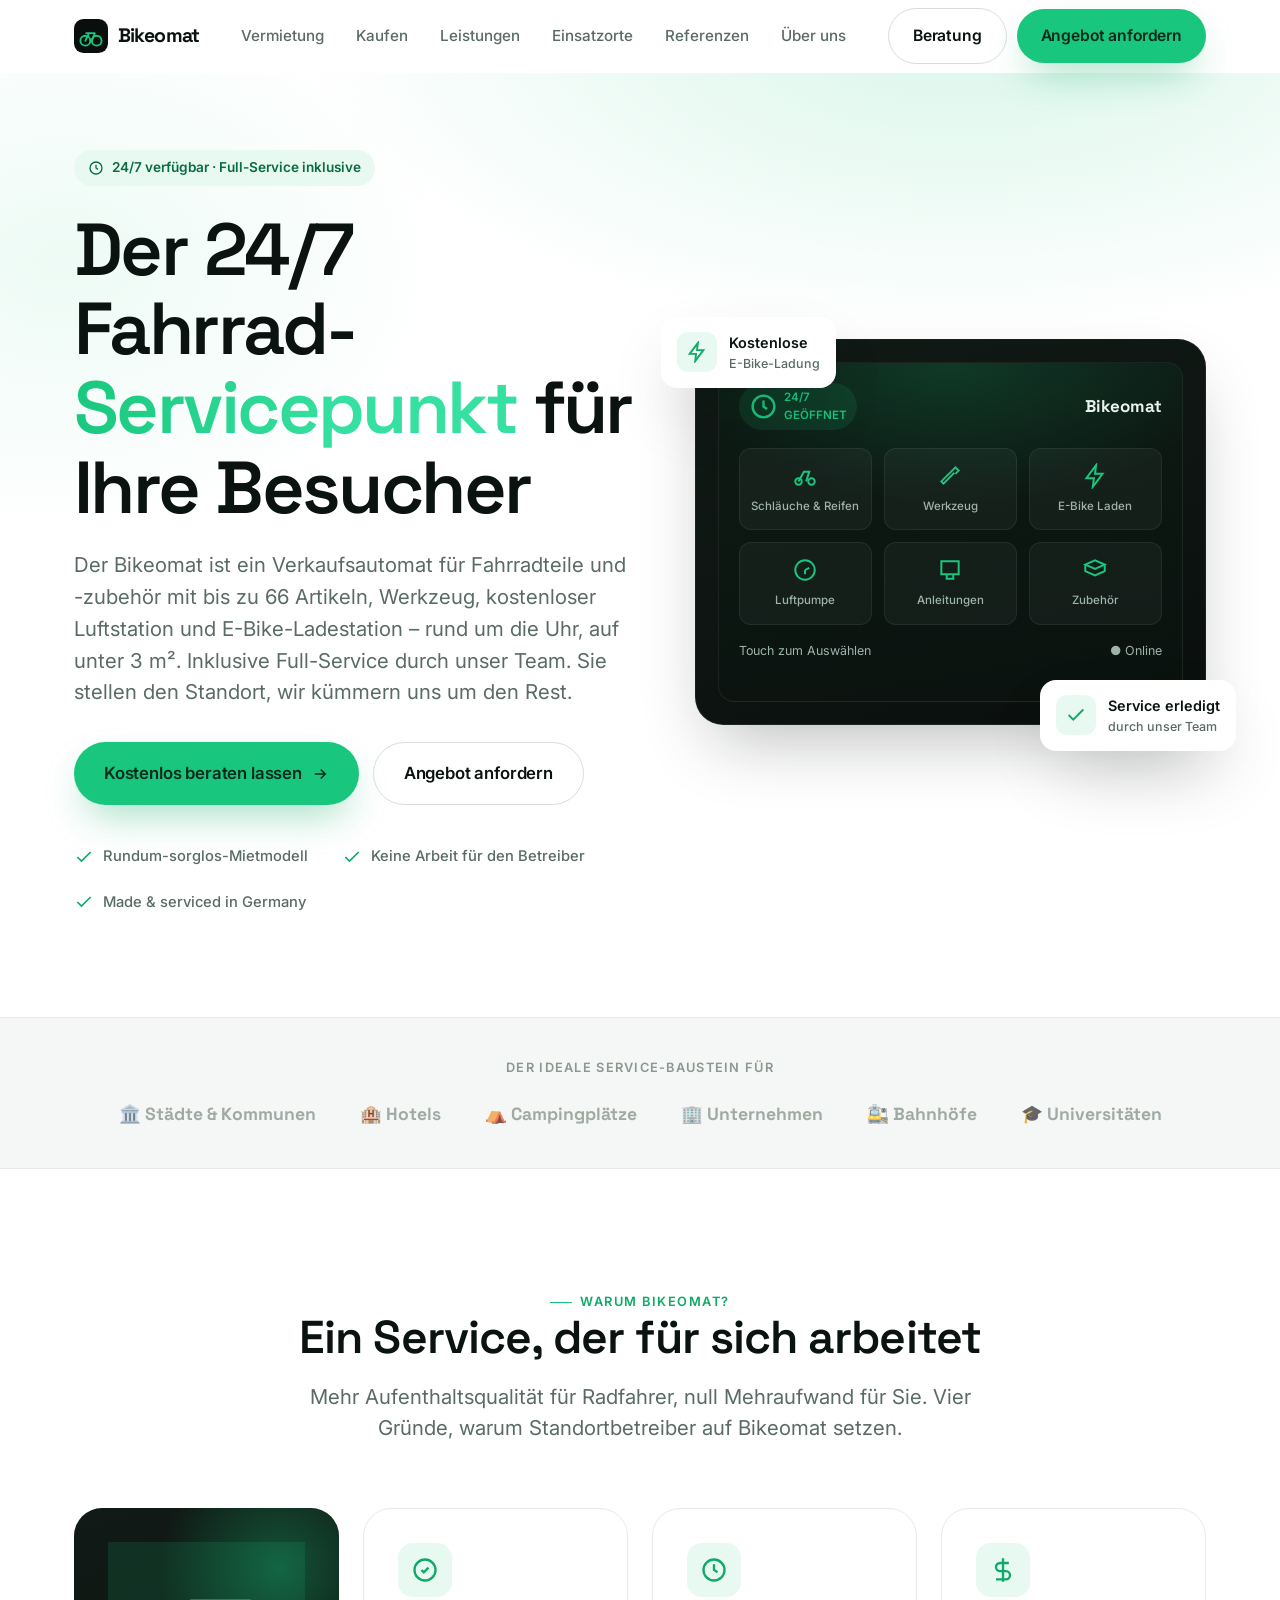
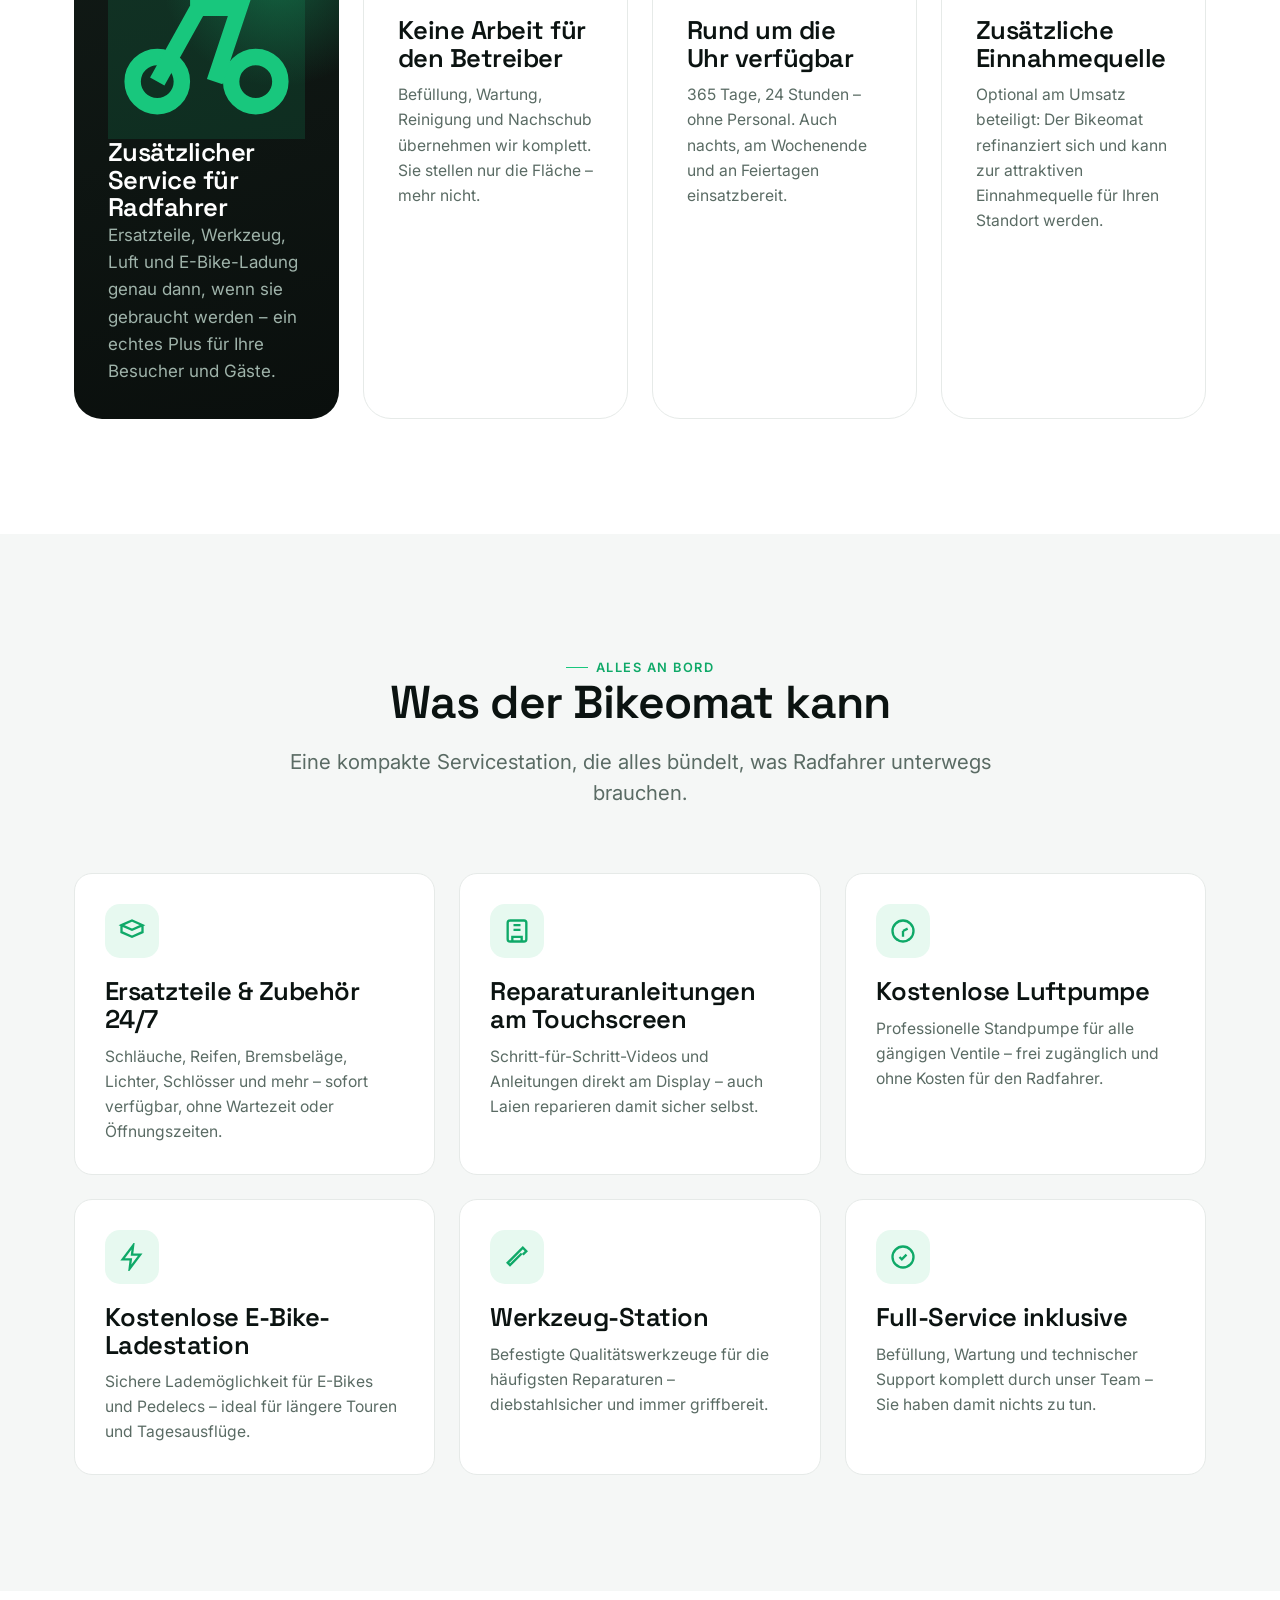
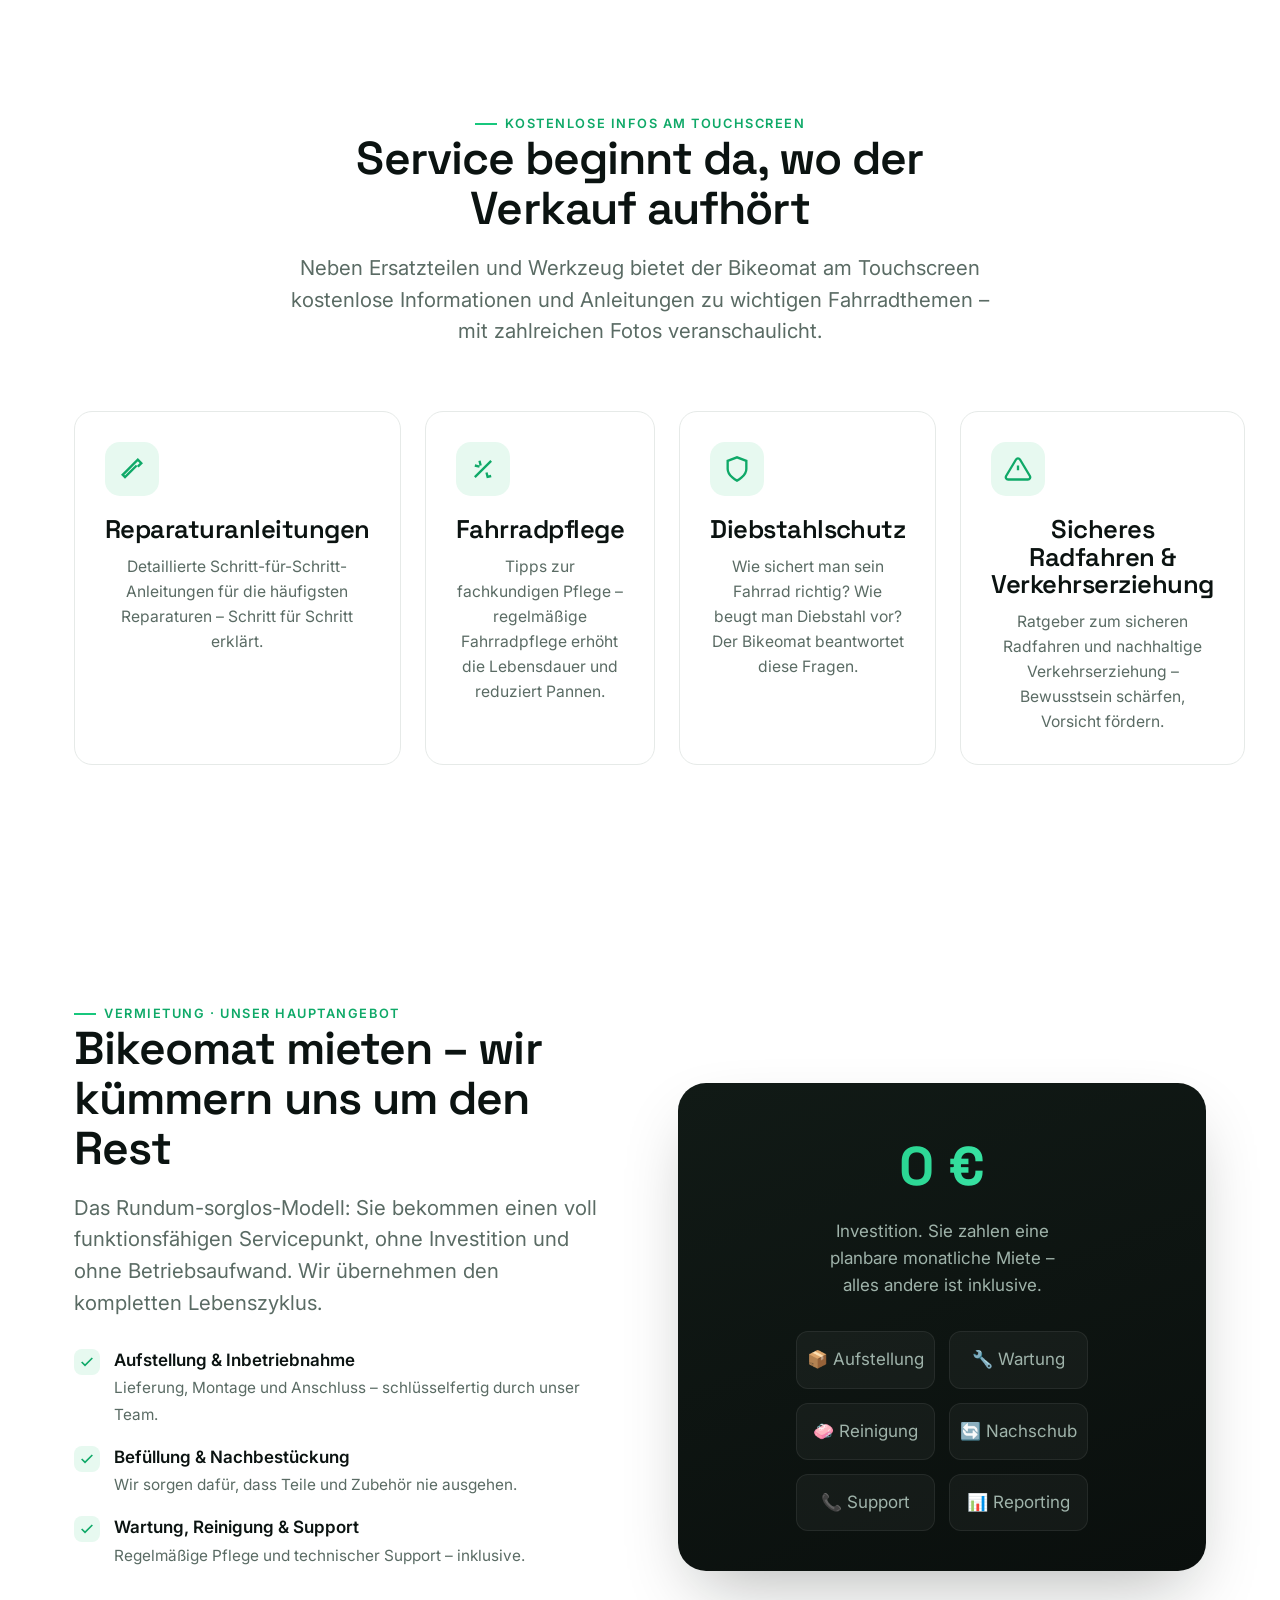
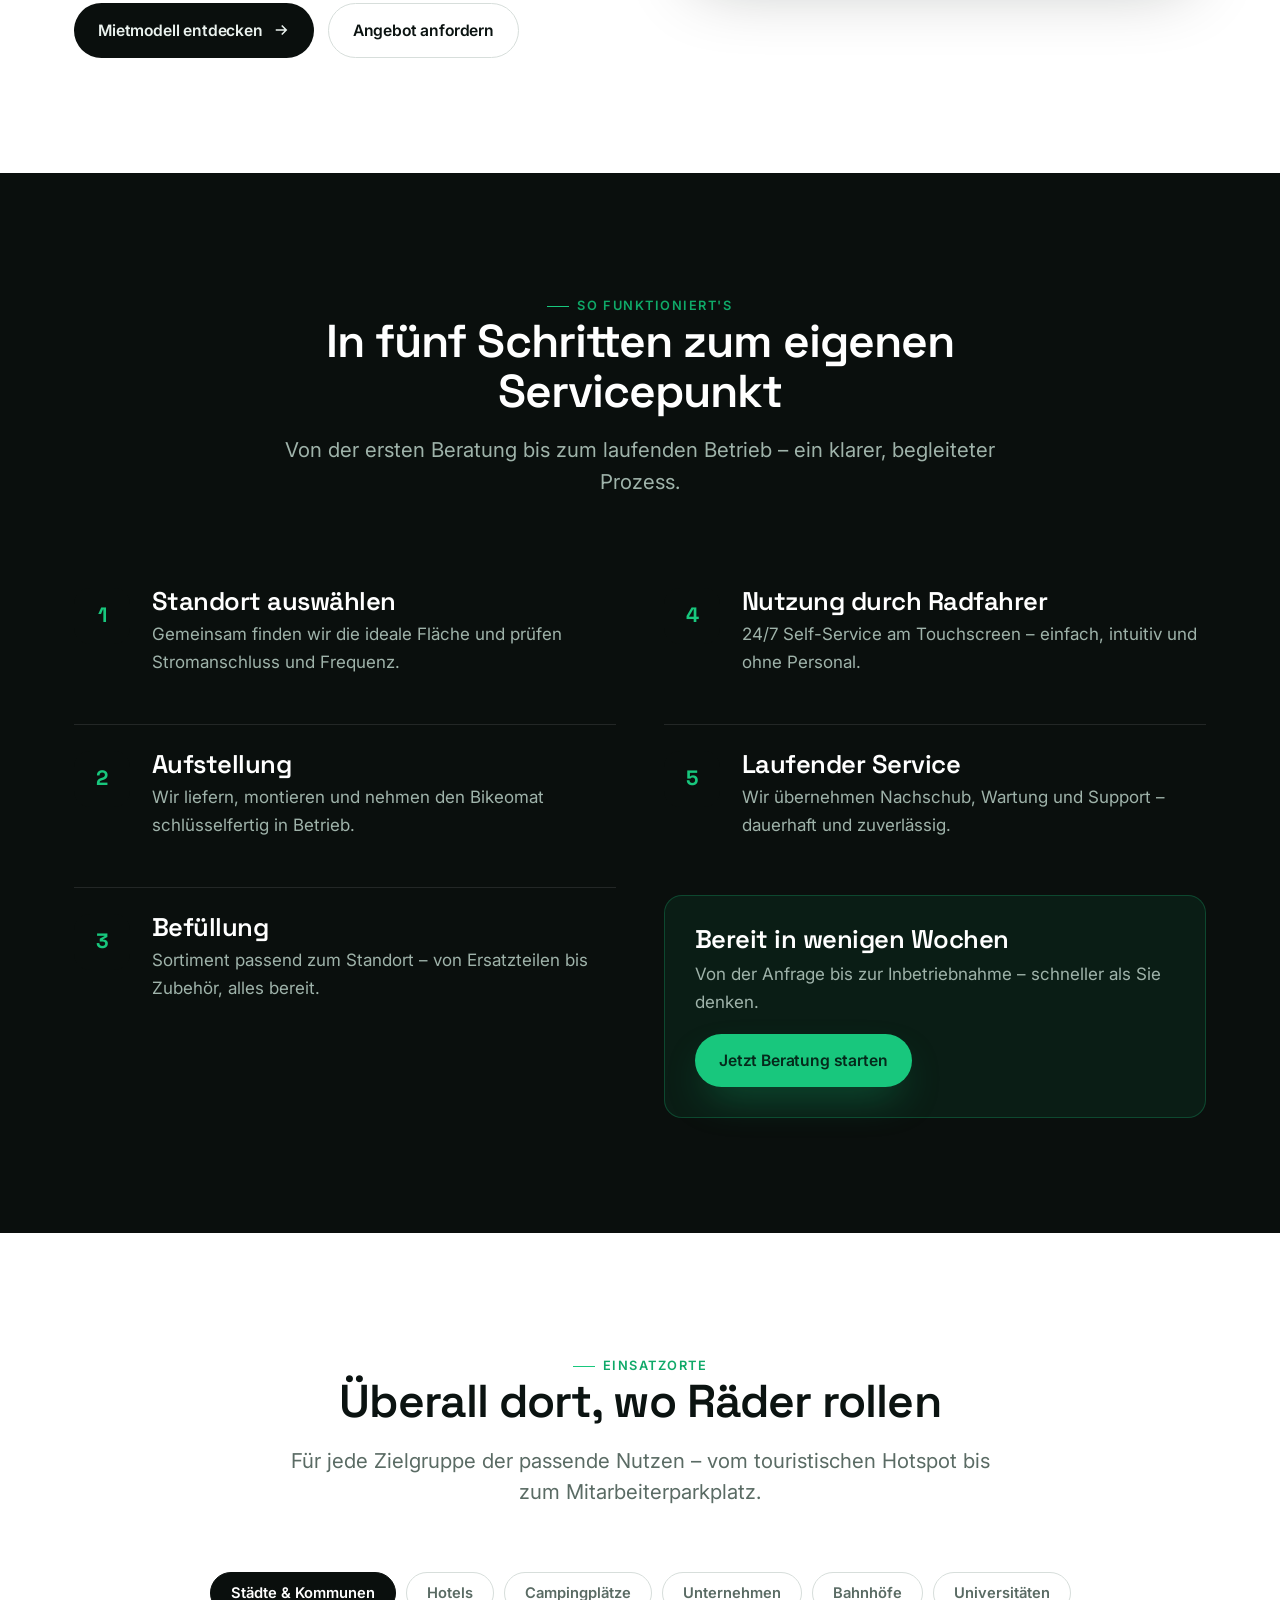
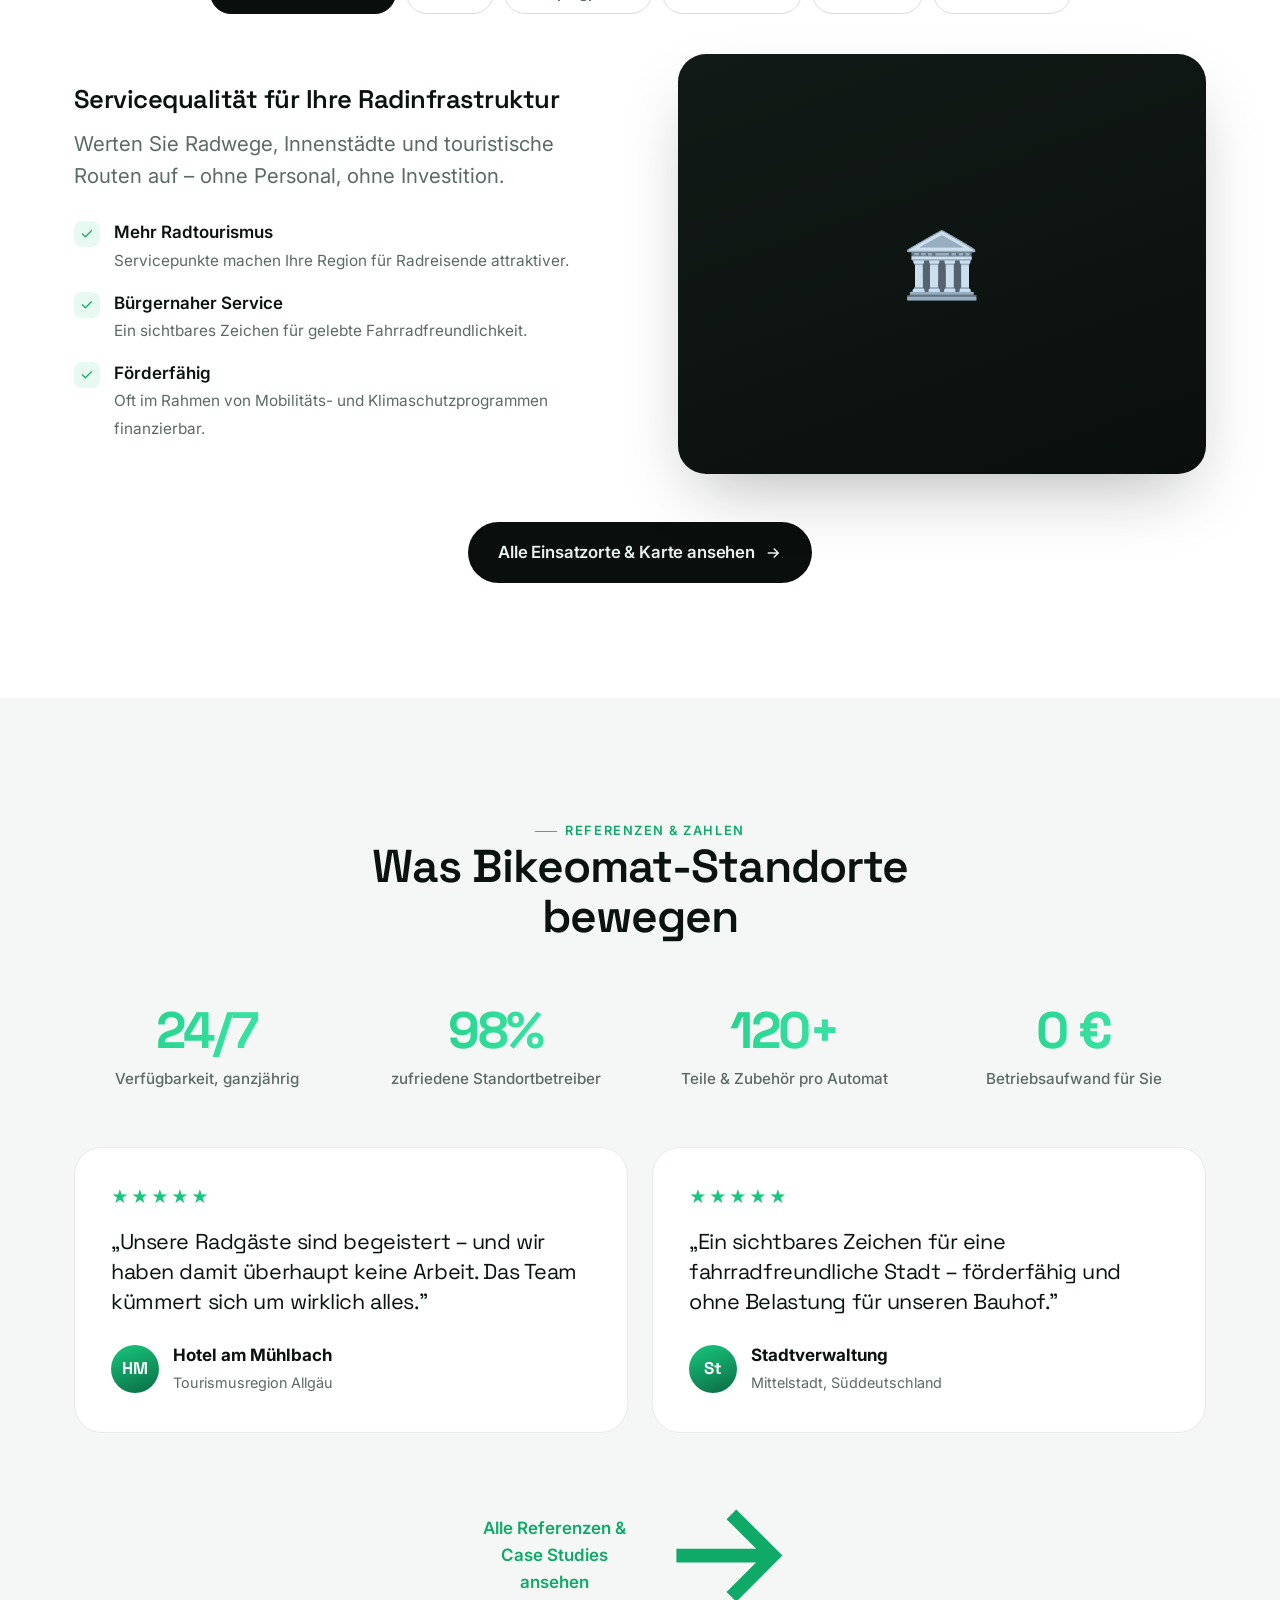
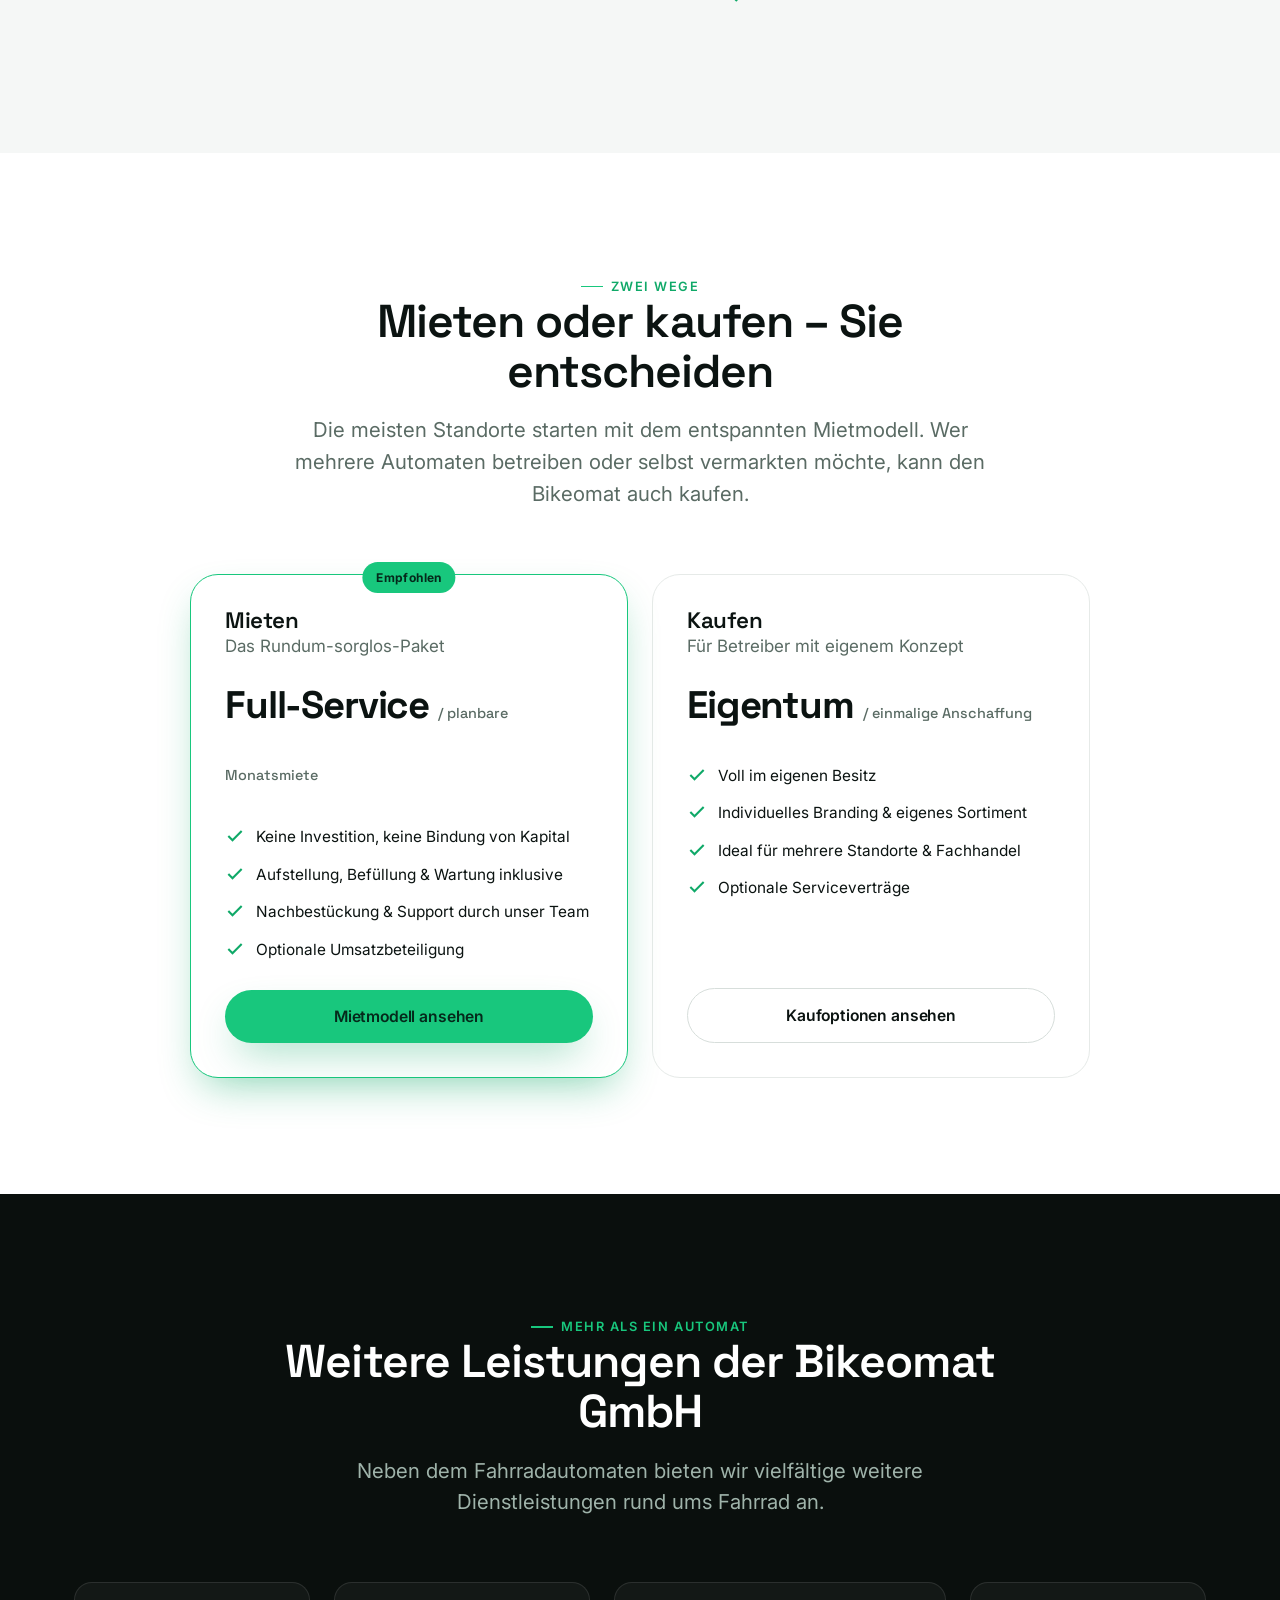
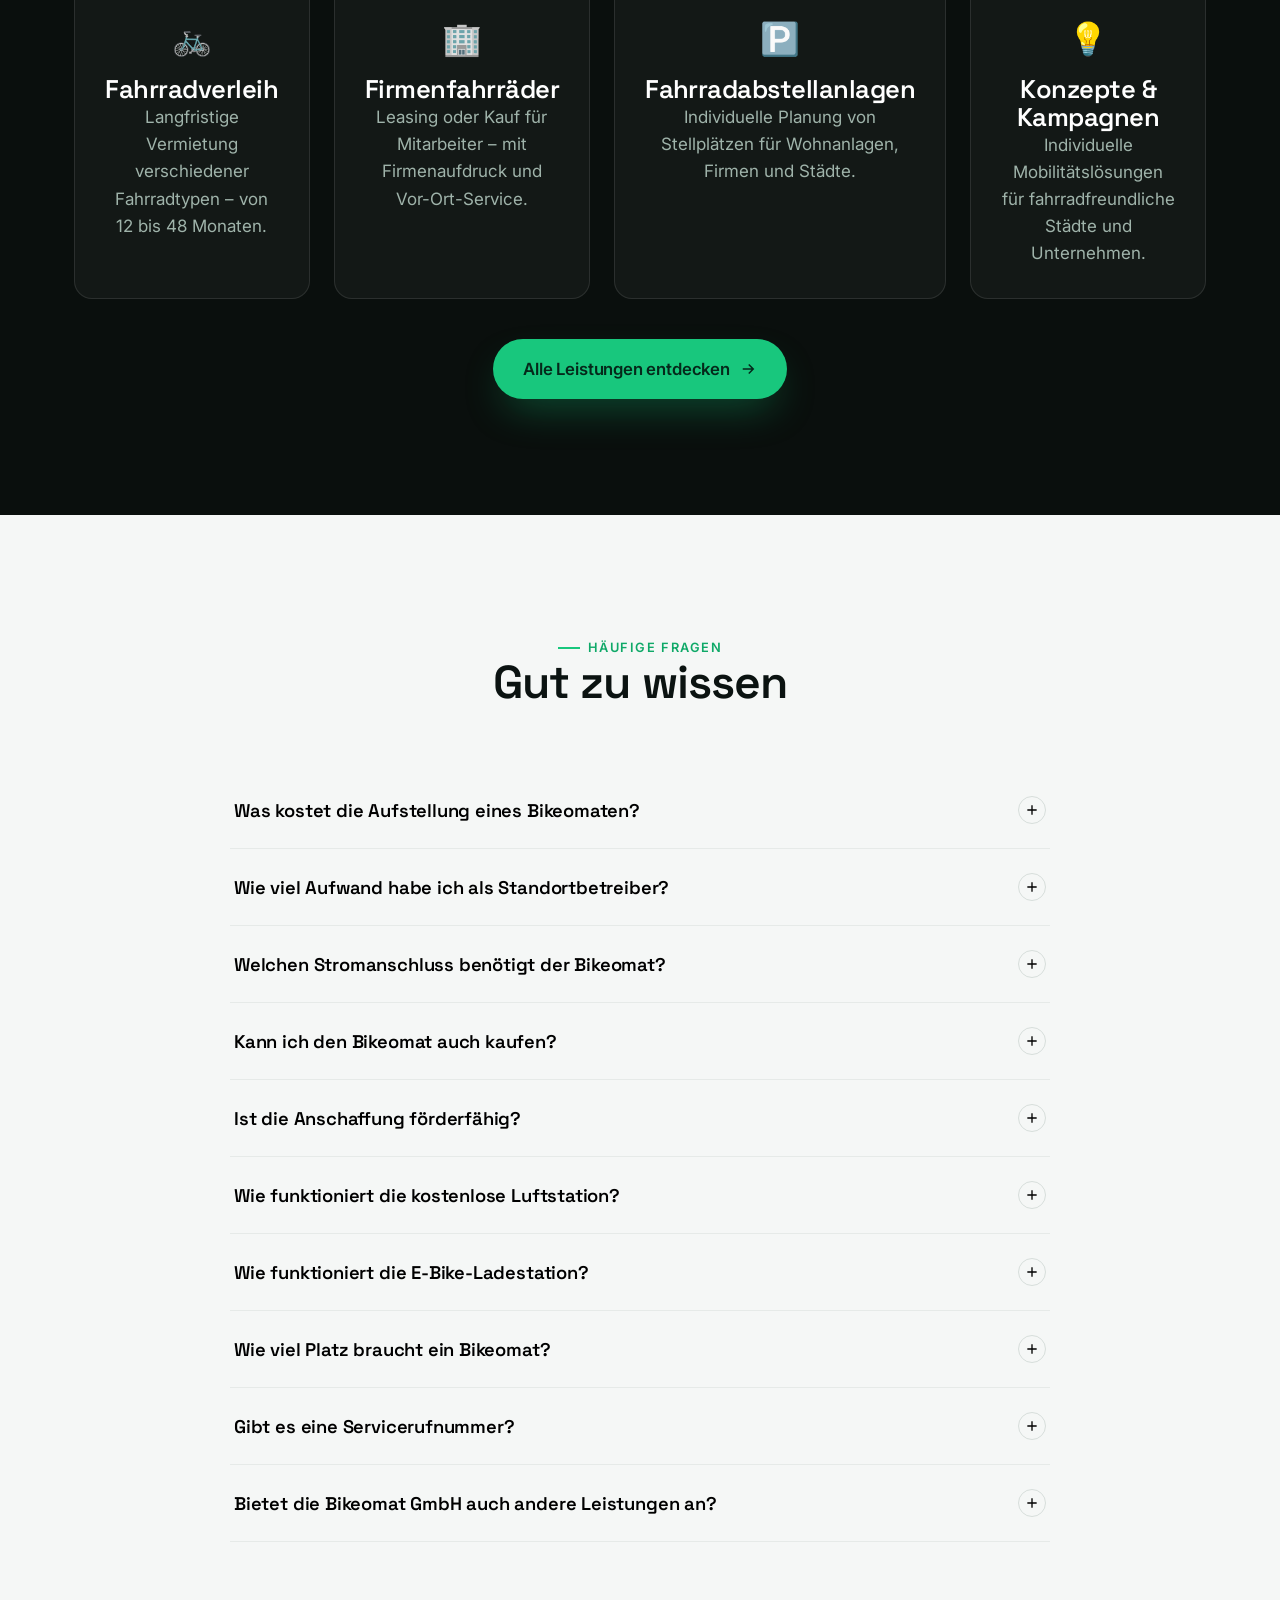
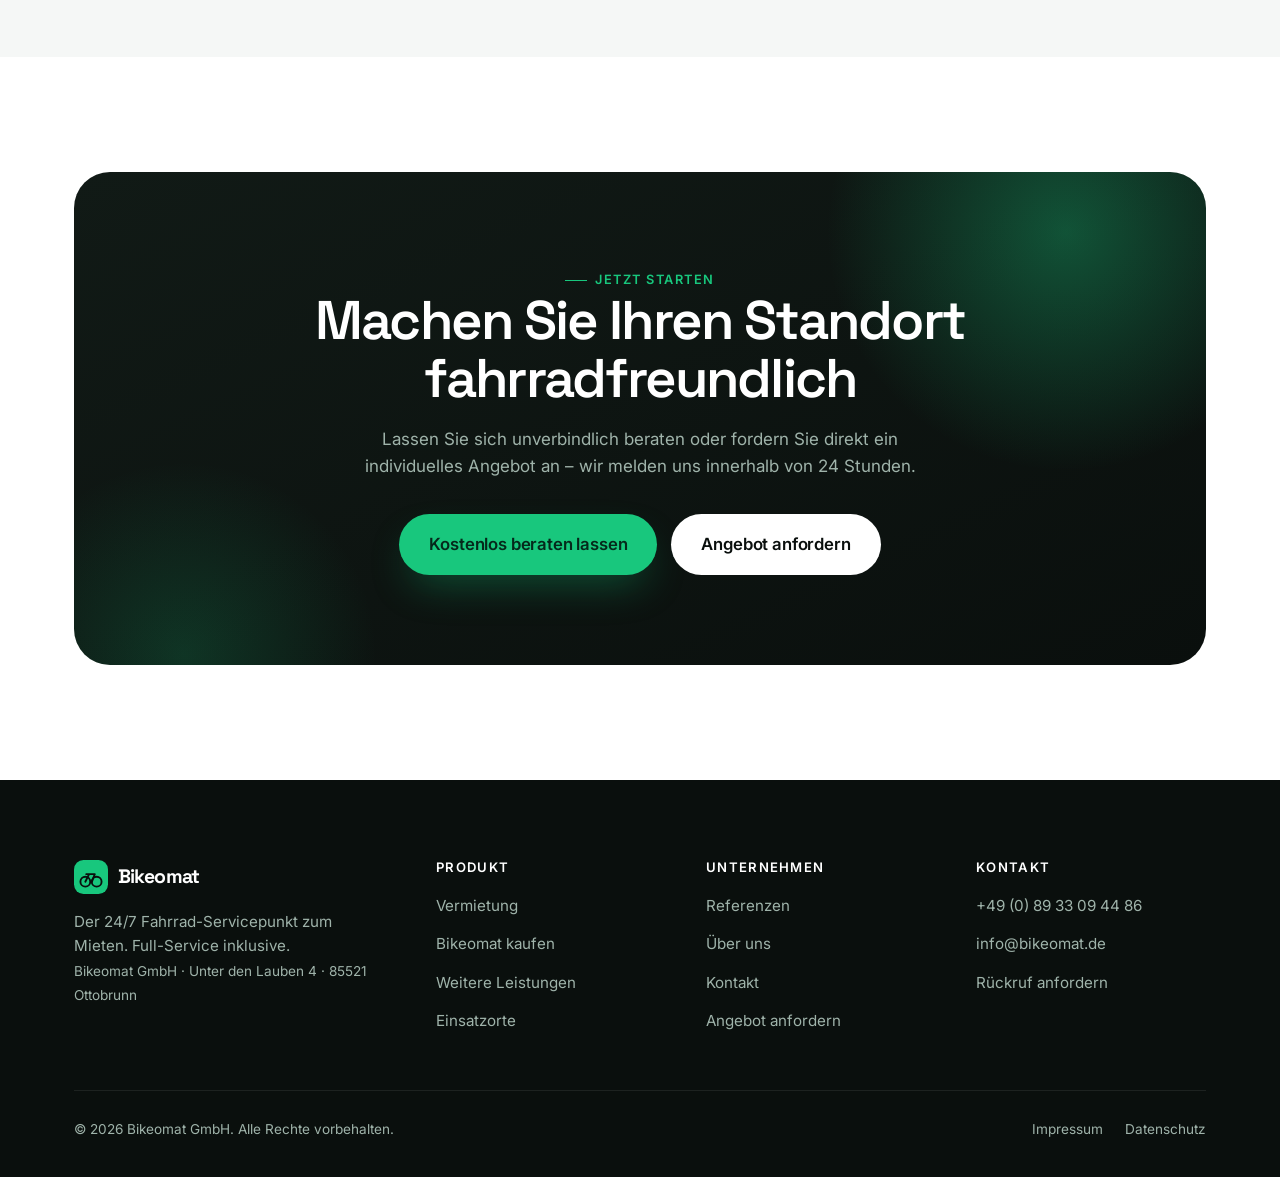
==== commit f8e4fc16: "Alle Inhalte der alten bikeomat.de integriert - Neue Seiten: Leistungen, Impressum, Datenschutz - Üb" ====
--- a/index.html
+++ b/index.html
@@ -46,8 +46,8 @@
     <nav class="nav" aria-label="Hauptnavigation">
       <a href="vermietung.html">Vermietung</a>
       <a href="kaufen.html">Kaufen</a>
+      <a href="leistungen.html">Leistungen</a>
       <a href="einsatzorte.html">Einsatzorte</a>
-      <a href="index.html#ablauf">So funktioniert's</a>
       <a href="referenzen.html">Referenzen</a>
       <a href="ueber-uns.html">Über uns</a>
     </nav>
@@ -65,8 +65,8 @@
 <div class="mobile-nav" aria-label="Mobile Navigation">
   <a href="vermietung.html">Vermietung</a>
   <a href="kaufen.html">Kaufen</a>
+  <a href="leistungen.html">Leistungen</a>
   <a href="einsatzorte.html">Einsatzorte</a>
-  <a href="index.html#ablauf">So funktioniert's</a>
   <a href="referenzen.html">Referenzen</a>
   <a href="ueber-uns.html">Über uns</a>
   <a href="kontakt.html">Kontakt</a>
@@ -86,7 +86,7 @@
         24/7 verfügbar · Full-Service inklusive
       </span>
       <h1 class="h-display">Der 24/7 Fahrrad-<br><span class="text-grad">Servicepunkt</span> für Ihre Besucher</h1>
-      <p class="lead">Bikeomat versorgt Radfahrer rund um die Uhr mit Ersatzteilen, Werkzeug, Luft und E-Bike-Ladung – inklusive Full-Service durch unser Team. Sie stellen den Standort, wir kümmern uns um den Rest.</p>
+      <p class="lead">Der Bikeomat ist ein Verkaufsautomat für Fahrradteile und -zubehör mit bis zu 66 Artikeln, Werkzeug, kostenloser Luftstation und E-Bike-Ladestation – rund um die Uhr, auf unter 3 m². Inklusive Full-Service durch unser Team. Sie stellen den Standort, wir kümmern uns um den Rest.</p>
       <div class="hero-cta">
         <a href="kontakt.html" class="btn btn-primary btn-lg">Kostenlos beraten lassen
           <svg viewBox="0 0 24 24" fill="none" stroke="currentColor" stroke-width="2"><path d="M5 12h14M13 6l6 6-6 6"/></svg></a>
@@ -221,6 +221,39 @@
   </div>
 </section>
 
+<!-- ============ TOUCHSCREEN SERVICES ============ -->
+<section class="section">
+  <div class="container">
+    <div class="section-head center reveal mx-auto">
+      <span class="eyebrow">Kostenlose Infos am Touchscreen</span>
+      <h2>Service beginnt da, wo der Verkauf aufhört</h2>
+      <p class="lead">Neben Ersatzteilen und Werkzeug bietet der Bikeomat am Touchscreen kostenlose Informationen und Anleitungen zu wichtigen Fahrradthemen – mit zahlreichen Fotos veranschaulicht.</p>
+    </div>
+    <div class="grid cols-4">
+      <div class="card feature reveal" style="text-align:center">
+        <div class="f-ico"><svg viewBox="0 0 24 24" fill="none" stroke="currentColor" stroke-width="2"><path d="M14 7l3-3 3 3-3 3M14 7l-7 7-3 3 2 2 3-3 7-7"/></svg></div>
+        <h3>Reparaturanleitungen</h3>
+        <p>Detaillierte Schritt-für-Schritt-Anleitungen für die häufigsten Reparaturen – Schritt für Schritt erklärt.</p>
+      </div>
+      <div class="card feature reveal" data-d="1" style="text-align:center">
+        <div class="f-ico"><svg viewBox="0 0 24 24" fill="none" stroke="currentColor" stroke-width="2"><path d="M19 5L5 19M9 5l1 4M5 9l4 1M15 15l1 4M15 19l4-1"/></svg></div>
+        <h3>Fahrradpflege</h3>
+        <p>Tipps zur fachkundigen Pflege – regelmäßige Fahrradpflege erhöht die Lebensdauer und reduziert Pannen.</p>
+      </div>
+      <div class="card feature reveal" data-d="2" style="text-align:center">
+        <div class="f-ico"><svg viewBox="0 0 24 24" fill="none" stroke="currentColor" stroke-width="2"><path d="M12 22s8-4 8-10V5l-8-3-8 3v7c0 6 8 10 8 10z"/></svg></div>
+        <h3>Diebstahlschutz</h3>
+        <p>Wie sichert man sein Fahrrad richtig? Wie beugt man Diebstahl vor? Der Bikeomat beantwortet diese Fragen.</p>
+      </div>
+      <div class="card feature reveal" data-d="3" style="text-align:center">
+        <div class="f-ico"><svg viewBox="0 0 24 24" fill="none" stroke="currentColor" stroke-width="2"><path d="M10.29 3.86L1.82 18a2 2 0 001.71 3h16.94a2 2 0 001.71-3L13.71 3.86a2 2 0 00-3.42 0z"/><path d="M12 9v4M12 17h.01"/></svg></div>
+        <h3>Sicheres Radfahren & Verkehrserziehung</h3>
+        <p>Ratgeber zum sicheren Radfahren und nachhaltige Verkehrserziehung – Bewusstsein schärfen, Vorsicht fördern.</p>
+      </div>
+    </div>
+  </div>
+</section>
+
 <!-- ============ FULL-SERVICE SPLIT (Vermietung) ============ -->
 <section class="section">
   <div class="container">
@@ -467,6 +500,43 @@
   </div>
 </section>
 
+<!-- ============ WEITERE LEISTUNGEN ============ -->
+<section class="section bg-ink">
+  <div class="container">
+    <div class="section-head center reveal mx-auto">
+      <span class="eyebrow" style="color:var(--green)">Mehr als ein Automat</span>
+      <h2>Weitere Leistungen der Bikeomat GmbH</h2>
+      <p class="lead">Neben dem Fahrradautomaten bieten wir vielfältige weitere Dienstleistungen rund ums Fahrrad an.</p>
+    </div>
+    <div class="grid cols-4">
+      <div class="card reveal" style="background:rgba(255,255,255,.04);border-color:rgba(255,255,255,.1);text-align:center">
+        <div style="font-size:2rem;margin-bottom:12px">🚲</div>
+        <h3 style="color:#fff">Fahrradverleih</h3>
+        <p style="color:var(--on-dark-muted)">Langfristige Vermietung verschiedener Fahrradtypen – von 12 bis 48 Monaten.</p>
+      </div>
+      <div class="card reveal" data-d="1" style="background:rgba(255,255,255,.04);border-color:rgba(255,255,255,.1);text-align:center">
+        <div style="font-size:2rem;margin-bottom:12px">🏢</div>
+        <h3 style="color:#fff">Firmenfahrräder</h3>
+        <p style="color:var(--on-dark-muted)">Leasing oder Kauf für Mitarbeiter – mit Firmenaufdruck und Vor-Ort-Service.</p>
+      </div>
+      <div class="card reveal" data-d="2" style="background:rgba(255,255,255,.04);border-color:rgba(255,255,255,.1);text-align:center">
+        <div style="font-size:2rem;margin-bottom:12px">🅿️</div>
+        <h3 style="color:#fff">Fahrradabstellanlagen</h3>
+        <p style="color:var(--on-dark-muted)">Individuelle Planung von Stellplätzen für Wohnanlagen, Firmen und Städte.</p>
+      </div>
+      <div class="card reveal" data-d="3" style="background:rgba(255,255,255,.04);border-color:rgba(255,255,255,.1);text-align:center">
+        <div style="font-size:2rem;margin-bottom:12px">💡</div>
+        <h3 style="color:#fff">Konzepte & Kampagnen</h3>
+        <p style="color:var(--on-dark-muted)">Individuelle Mobilitätslösungen für fahrradfreundliche Städte und Unternehmen.</p>
+      </div>
+    </div>
+    <div class="center" style="margin-top:40px">
+      <a href="leistungen.html" class="btn btn-primary btn-lg">Alle Leistungen entdecken
+        <svg viewBox="0 0 24 24" fill="none" stroke="currentColor" stroke-width="2"><path d="M5 12h14M13 6l6 6-6 6"/></svg></a>
+    </div>
+  </div>
+</section>
+
 <!-- ============ FAQ ============ -->
 <section class="section bg-mist">
   <div class="container">
@@ -480,6 +550,11 @@
       <div class="faq-item"><button class="faq-q">Welchen Stromanschluss benötigt der Bikeomat?<span class="pm"><svg viewBox="0 0 24 24" fill="none" stroke="currentColor" stroke-width="2"><path d="M12 5v14M5 12h14"/></svg></span></button><div class="faq-a"><p>Ein gewöhnlicher Stromanschluss genügt. Die genauen technischen Voraussetzungen prüfen wir gemeinsam im Beratungsgespräch und richten alles passend für Ihren Standort ein.</p></div></div>
       <div class="faq-item"><button class="faq-q">Kann ich den Bikeomat auch kaufen?<span class="pm"><svg viewBox="0 0 24 24" fill="none" stroke="currentColor" stroke-width="2"><path d="M12 5v14M5 12h14"/></svg></span></button><div class="faq-a"><p>Ja. Neben dem Mietmodell bieten wir den Bikeomat auch zum Kauf an – inklusive individueller Bestückung, Branding und optionalen Serviceverträgen. Besonders interessant für Kommunen, Fachhändler und Betreiber mehrerer Standorte.</p></div></div>
       <div class="faq-item"><button class="faq-q">Ist die Anschaffung förderfähig?<span class="pm"><svg viewBox="0 0 24 24" fill="none" stroke="currentColor" stroke-width="2"><path d="M12 5v14M5 12h14"/></svg></span></button><div class="faq-a"><p>In vielen Fällen ja. Servicepunkte für den Radverkehr sind häufig über Mobilitäts-, Tourismus- und Klimaschutzprogramme förderfähig. Wir unterstützen Sie gerne bei den passenden Argumenten.</p></div></div>
+      <div class="faq-item"><button class="faq-q">Wie funktioniert die kostenlose Luftstation?<span class="pm"><svg viewBox="0 0 24 24" fill="none" stroke="currentColor" stroke-width="2"><path d="M12 5v14M5 12h14"/></svg></span></button><div class="faq-a"><p>Die Luftstation befindet sich an der rechten Seite des Bikeomat. Ein Luftdruck von 3,5 bar ist als Mittelwert voreingestellt und passt für alle gängigen Fahrradtypen und Ventile. Einfach den grünen Füllstecker aus der Halterung nehmen, die passende Ventilseite wählen, aufstecken – der Pumpvorgang startet automatisch und endet bei 3,5 bar. Die Nutzung ist komplett kostenlos.</p></div></div>
+      <div class="faq-item"><button class="faq-q">Wie funktioniert die E-Bike-Ladestation?<span class="pm"><svg viewBox="0 0 24 24" fill="none" stroke="currentColor" stroke-width="2"><path d="M12 5v14M5 12h14"/></svg></span></button><div class="faq-a"><p>Die Ladestation befindet sich ebenfalls an der rechten Seite des Bikeomat. Schließen Sie Ihre Ladestation einfach an der Steckdose an und laden Sie Ihren E-Bike-Akku – egal ob kurzzeitig, um gerade noch nach Hause zu kommen, oder langfristig für eine volle Ladung. Die Nutzung ist kostenlos.</p></div></div>
+      <div class="faq-item"><button class="faq-q">Wie viel Platz braucht ein Bikeomat?<span class="pm"><svg viewBox="0 0 24 24" fill="none" stroke="currentColor" stroke-width="2"><path d="M12 5v14M5 12h14"/></svg></span></button><div class="faq-a"><p>Der Bikeomat benötigt weniger als 3 m² Fläche und einen gewöhnlichen Stromanschluss. Trotz des geringen Platzbedarfs bietet er bis zu 66 Fahrradartikel, eine Luftstation, E-Bike-Ladestation und einen Touchscreen mit Anleitungen und Informationen.</p></div></div>
+      <div class="faq-item"><button class="faq-q">Gibt es eine Servicerufnummer?<span class="pm"><svg viewBox="0 0 24 24" fill="none" stroke="currentColor" stroke-width="2"><path d="M12 5v14M5 12h14"/></svg></span></button><div class="faq-a"><p>Ja. Für Fragen zu den im Bikeomat angebotenen Produkten steht Ihnen unsere Servicerufnummer Mo–Sa von 9:00 bis 18:00 Uhr zur Verfügung: <a href="tel:+498966651408">+49 (0) 89 666 514 08</a>. Für allgemeine Anfragen erreichen Sie uns unter <a href="tel:+498933094486">+49 (0) 89 33 09 44 86</a>.</p></div></div>
+      <div class="faq-item"><button class="faq-q">Bietet die Bikeomat GmbH auch andere Leistungen an?<span class="pm"><svg viewBox="0 0 24 24" fill="none" stroke="currentColor" stroke-width="2"><path d="M12 5v14M5 12h14"/></svg></span></button><div class="faq-a"><p>Ja. Neben dem Fahrradautomaten bieten wir langfristigen Fahrradverleih, Firmenfahrräder (Leasing und Kauf mit Firmenaufdruck), die Planung von Fahrradabstellanlagen sowie individuelle Mobilitätskonzepte und Kampagnen für Städte und Unternehmen. <a href="leistungen.html">Alle Leistungen ansehen →</a></p></div></div>
     </div>
   </div>
 </section>
@@ -508,15 +583,15 @@
           <svg class="logo-mark" viewBox="0 0 36 36" fill="none"><rect width="36" height="36" rx="10" fill="#18C77D"/><circle cx="12" cy="23" r="5.2" stroke="#0A0F0D" stroke-width="2"/><circle cx="24" cy="23" r="5.2" stroke="#0A0F0D" stroke-width="2"/><path d="M12 23l4-8h6l-3 8M16 15h-3" stroke="#0A0F0D" stroke-width="2" stroke-linecap="round" stroke-linejoin="round"/></svg>
           Bikeomat
         </a>
-        <p class="footer-about">Der 24/7 Fahrrad-Servicepunkt zum Mieten. Ersatzteile, Werkzeug, Luft und E-Bike-Ladung – Full-Service inklusive.</p>
+        <p class="footer-about">Der 24/7 Fahrrad-Servicepunkt zum Mieten. Full-Service inklusive.<br><span style="font-size:.85rem">Bikeomat GmbH · Unter den Lauben 4 · 85521 Ottobrunn</span></p>
       </div>
       <div>
         <h4>Produkt</h4>
         <ul>
           <li><a href="vermietung.html">Vermietung</a></li>
           <li><a href="kaufen.html">Bikeomat kaufen</a></li>
+          <li><a href="leistungen.html">Weitere Leistungen</a></li>
           <li><a href="einsatzorte.html">Einsatzorte</a></li>
-          <li><a href="index.html#ablauf">So funktioniert's</a></li>
         </ul>
       </div>
       <div>
@@ -531,18 +606,17 @@
       <div>
         <h4>Kontakt</h4>
         <ul>
-          <li><a href="tel:+4900000000">+49 (0) 000 000 00</a></li>
+          <li><a href="tel:+498933094486">+49 (0) 89 33 09 44 86</a></li>
           <li><a href="mailto:info@bikeomat.de">info@bikeomat.de</a></li>
           <li><a href="kontakt.html#rueckruf">Rückruf anfordern</a></li>
         </ul>
       </div>
     </div>
     <div class="footer-bottom">
-      <span>© <span data-year>2026</span> Bikeomat. Alle Rechte vorbehalten.</span>
+      <span>© <span data-year>2026</span> Bikeomat GmbH. Alle Rechte vorbehalten.</span>
       <div class="fb-links">
-        <a href="#">Impressum</a>
-        <a href="#">Datenschutz</a>
-        <a href="#">AGB</a>
+        <a href="impressum.html">Impressum</a>
+        <a href="datenschutz.html">Datenschutz</a>
       </div>
     </div>
   </div>
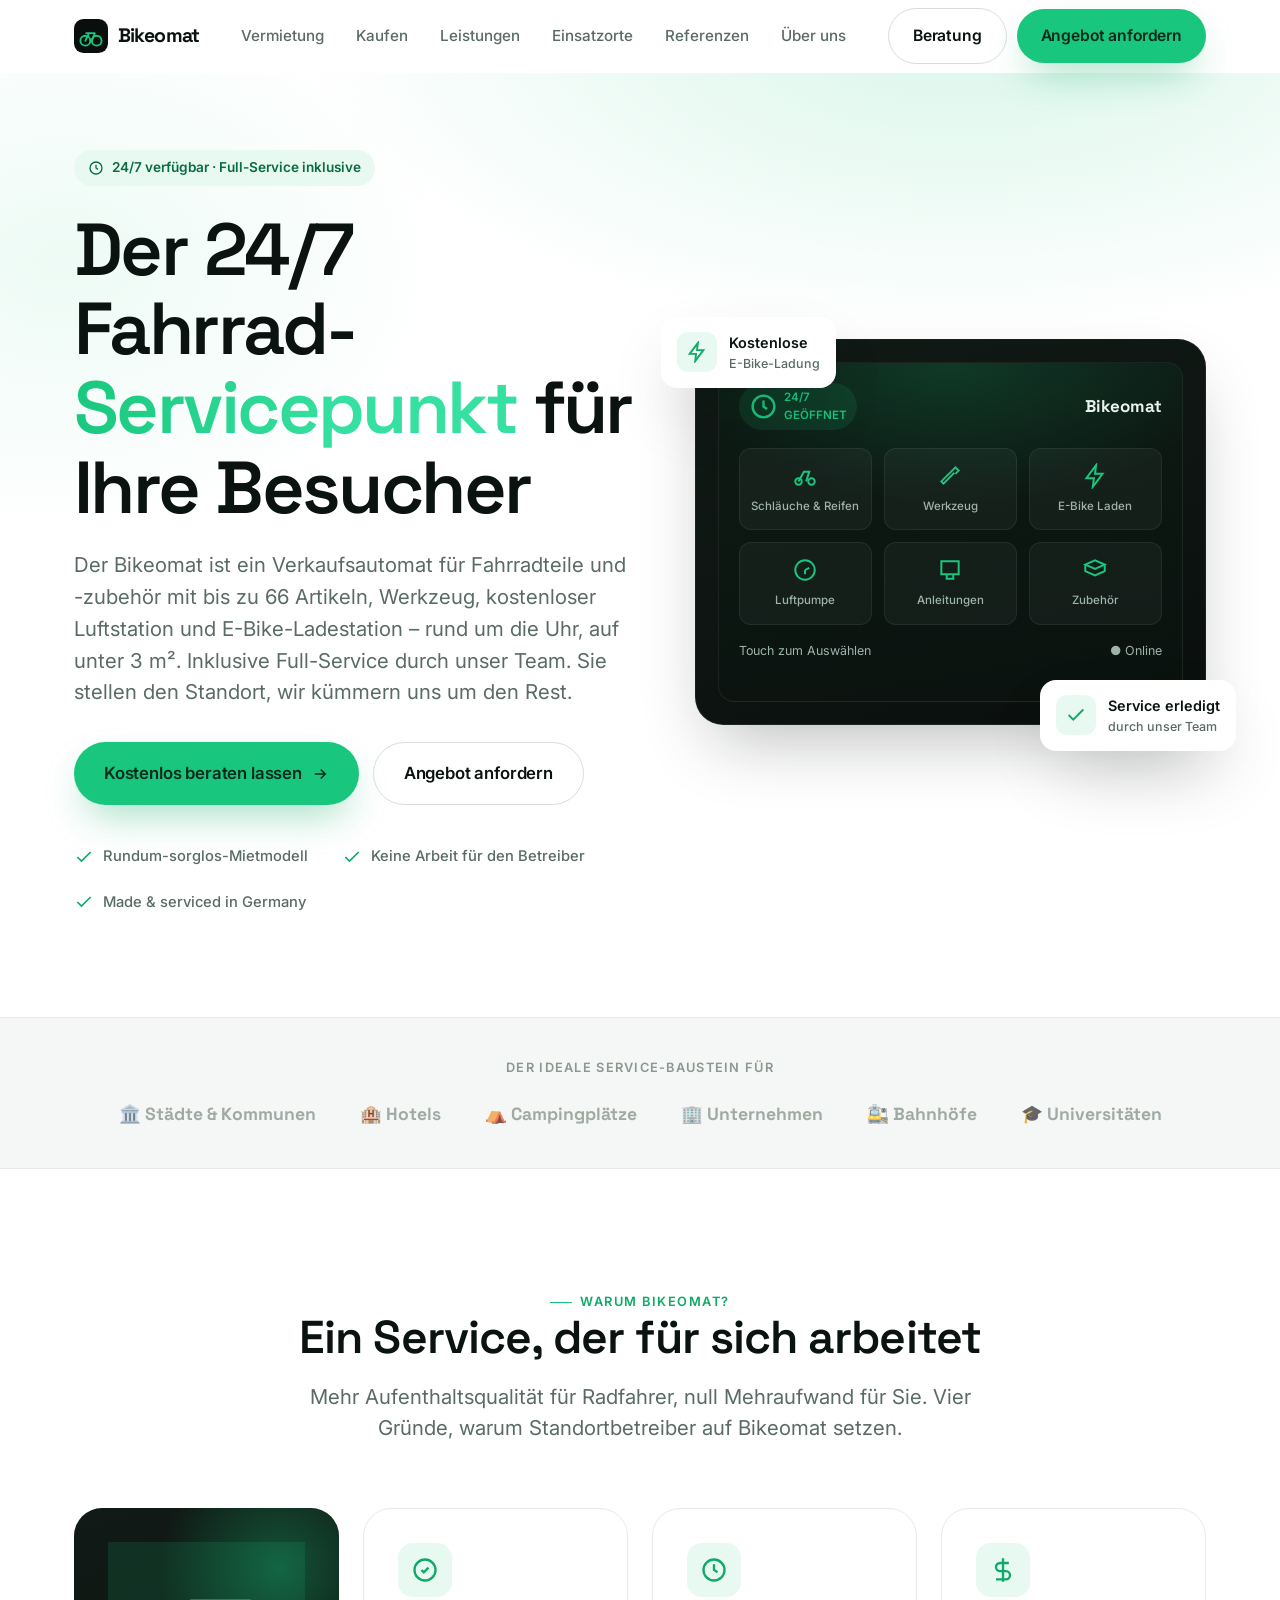
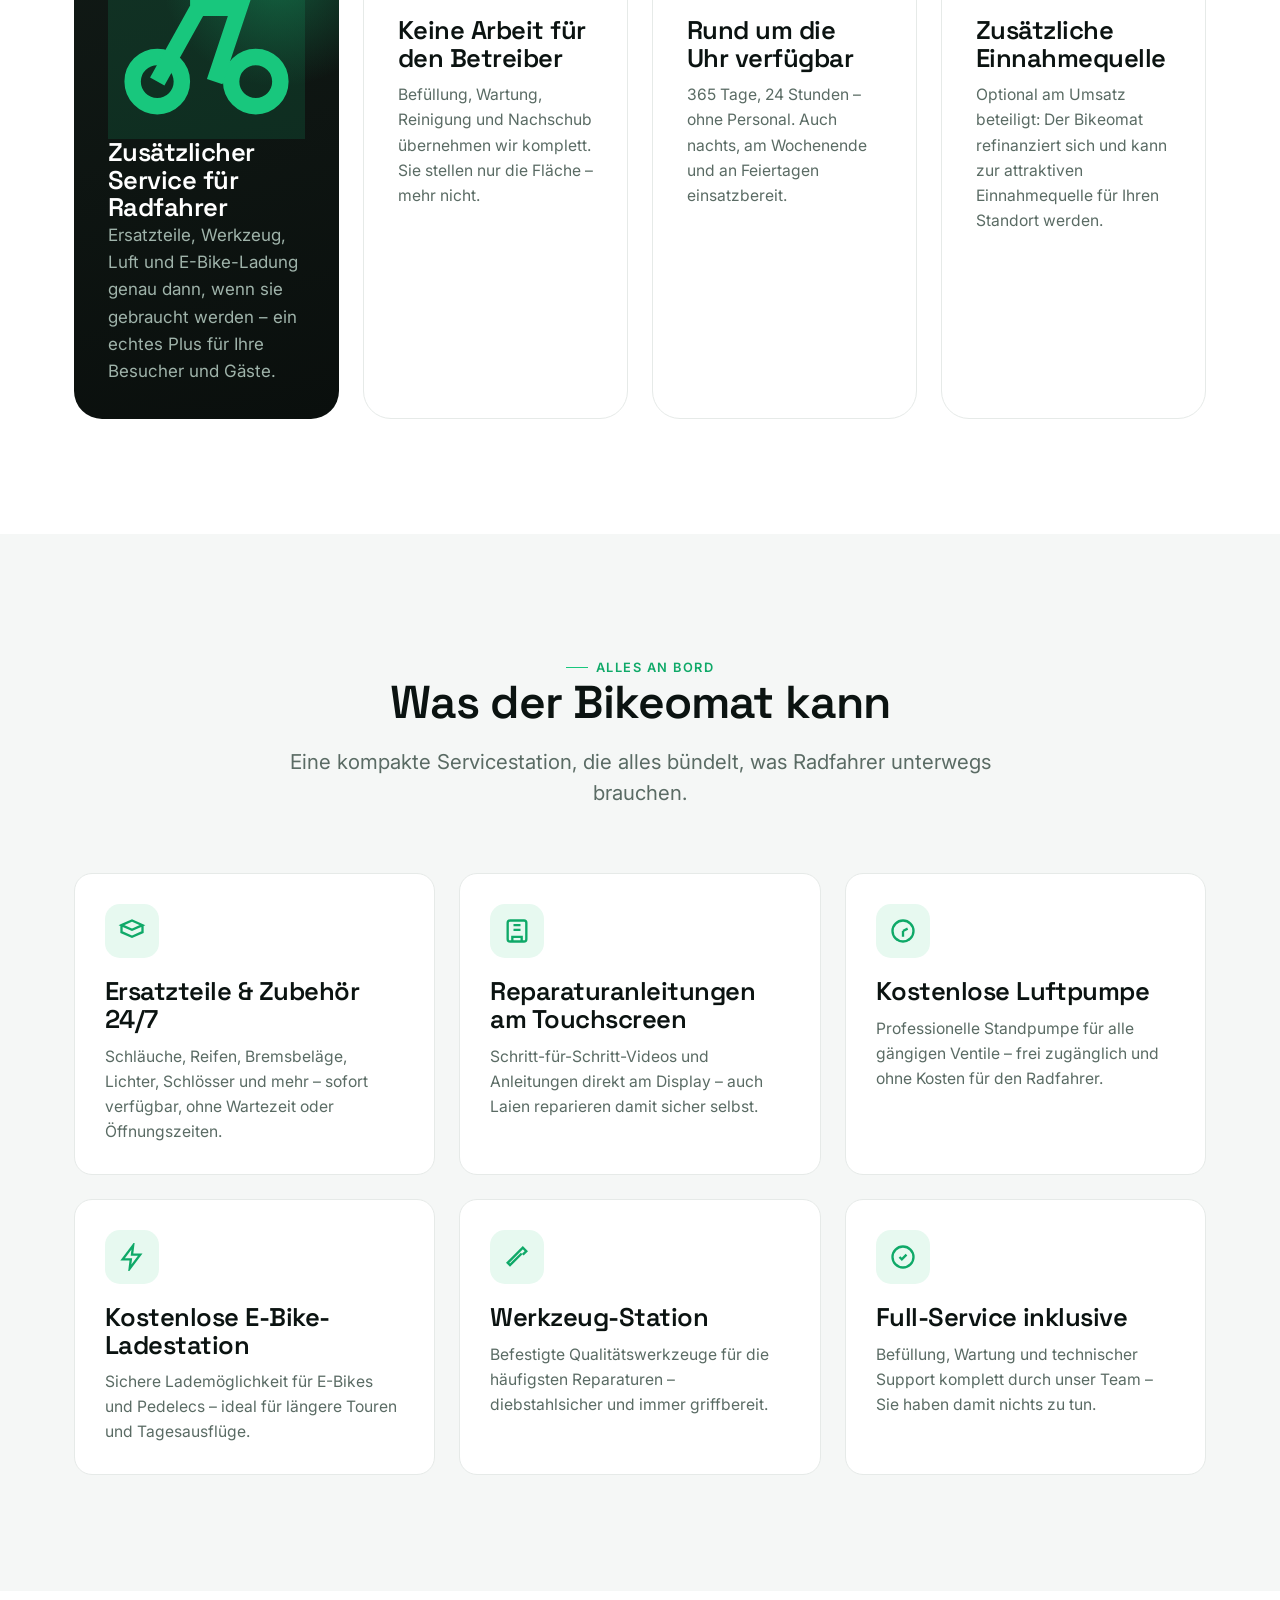
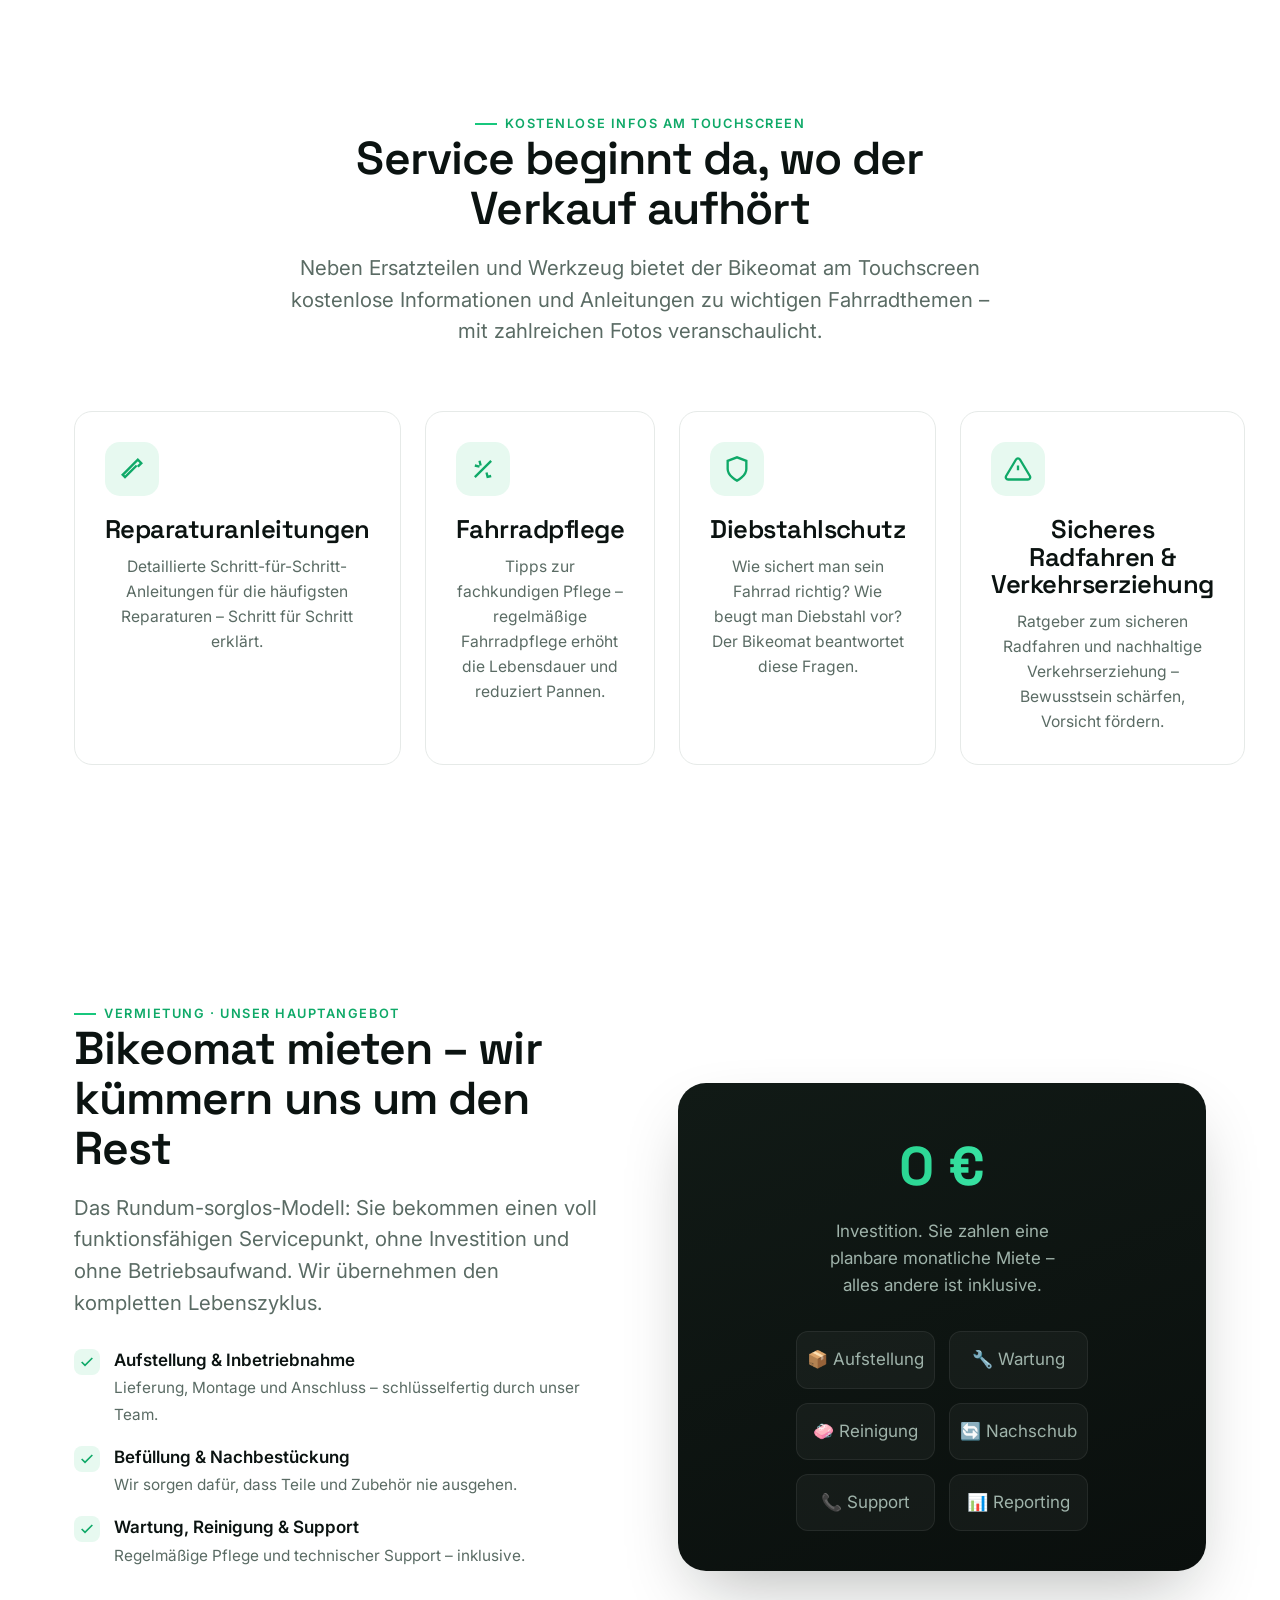
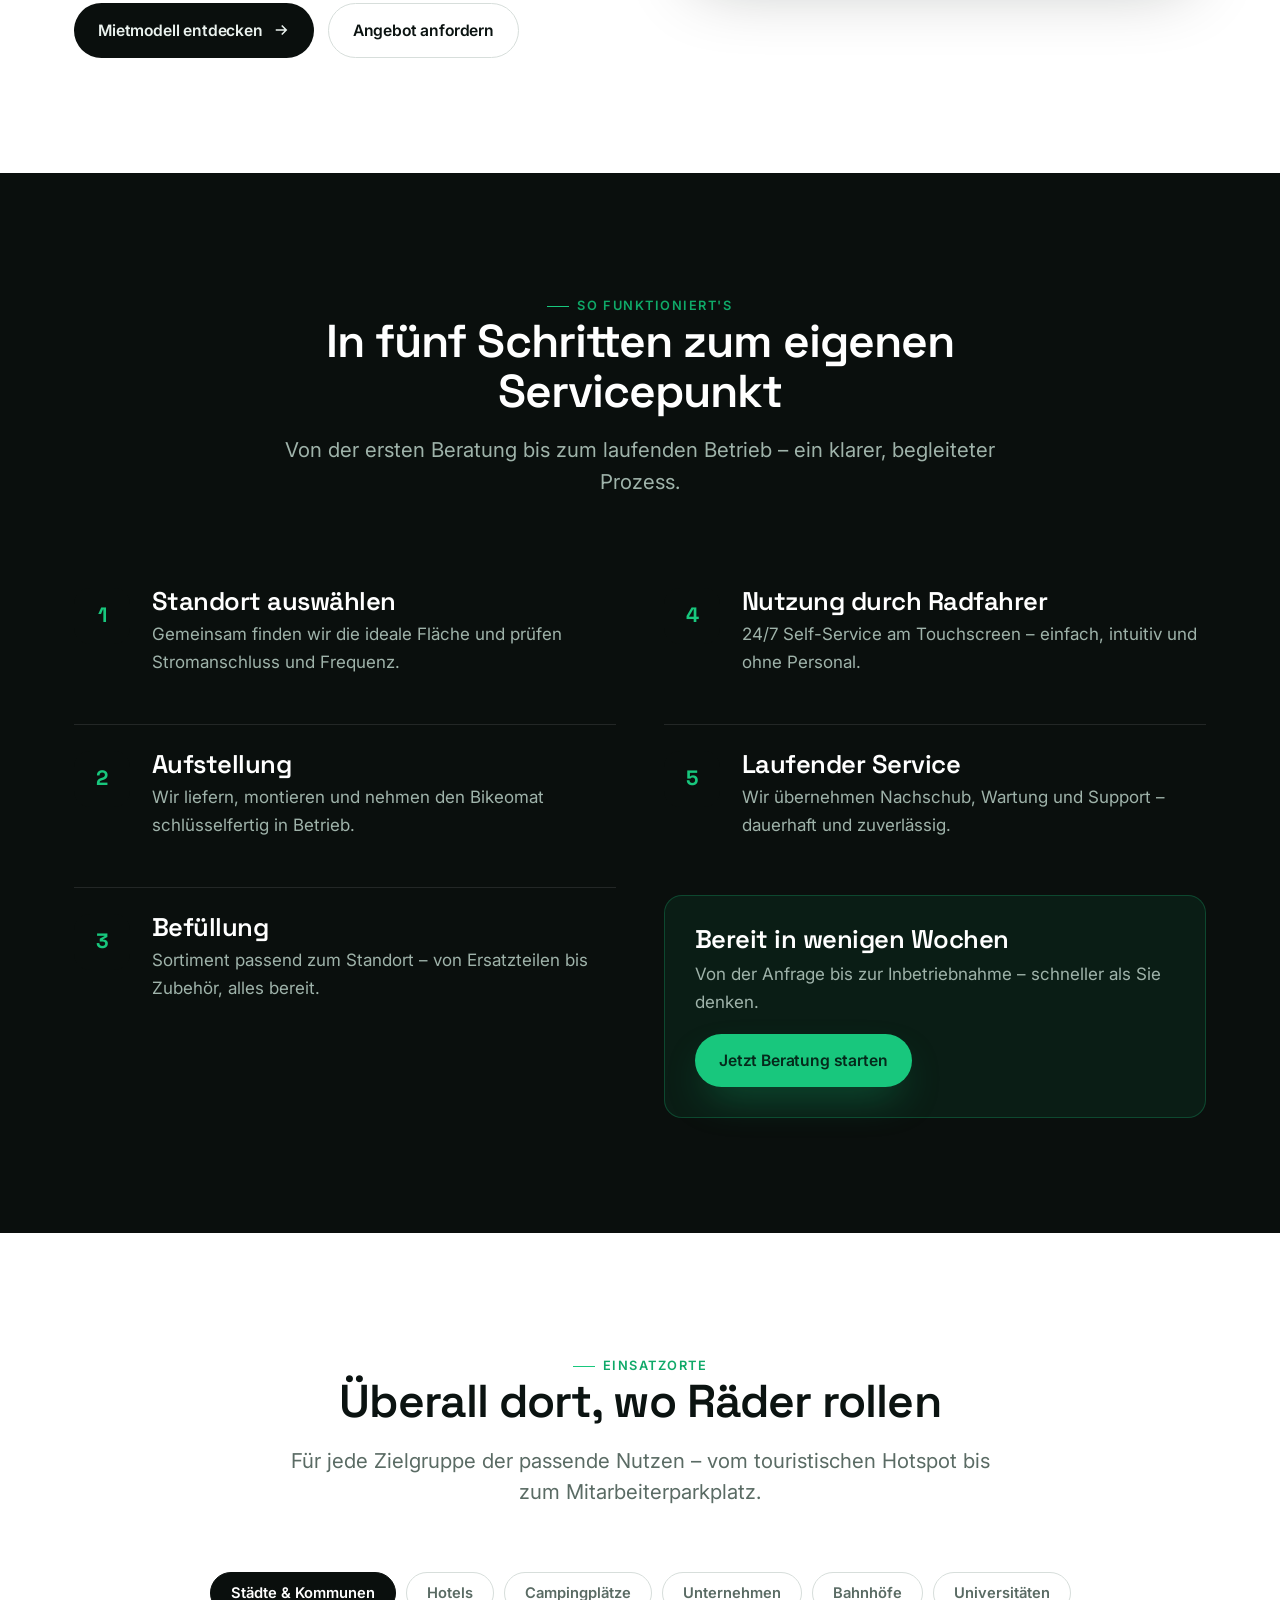
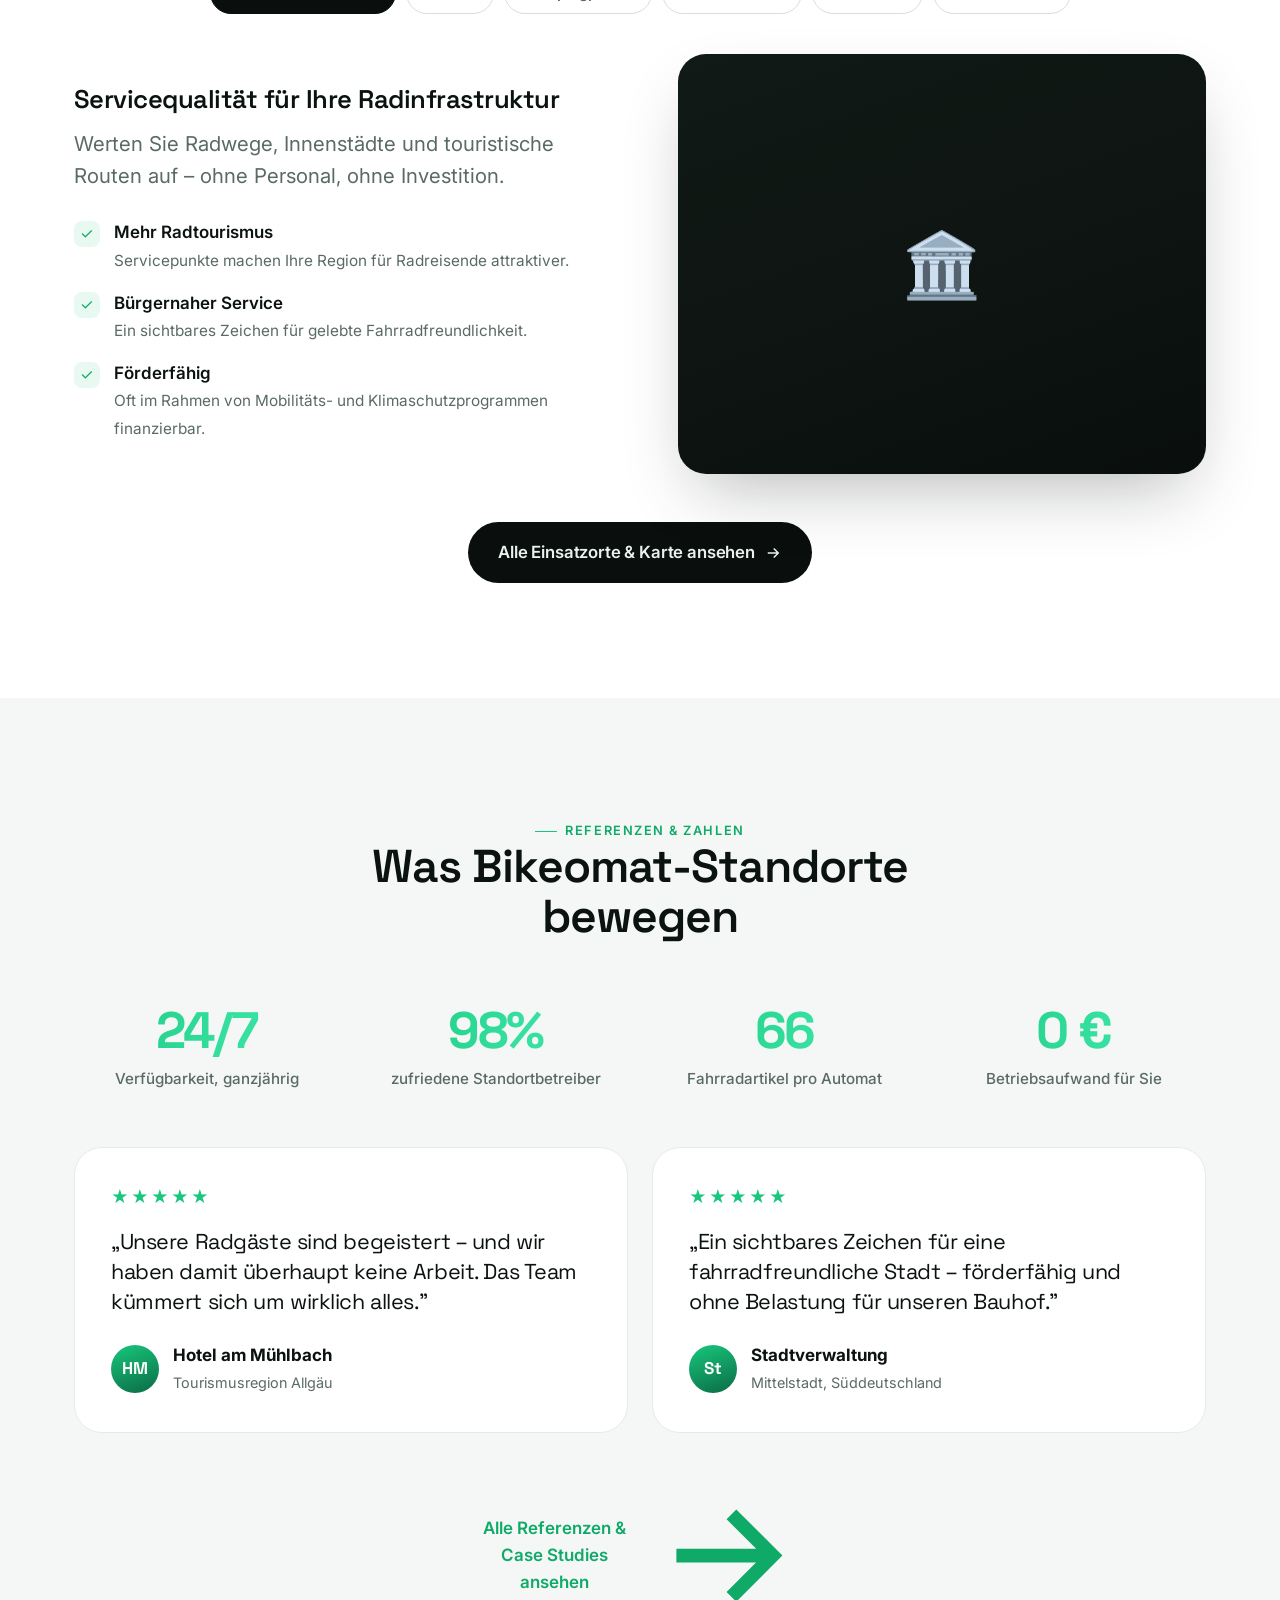
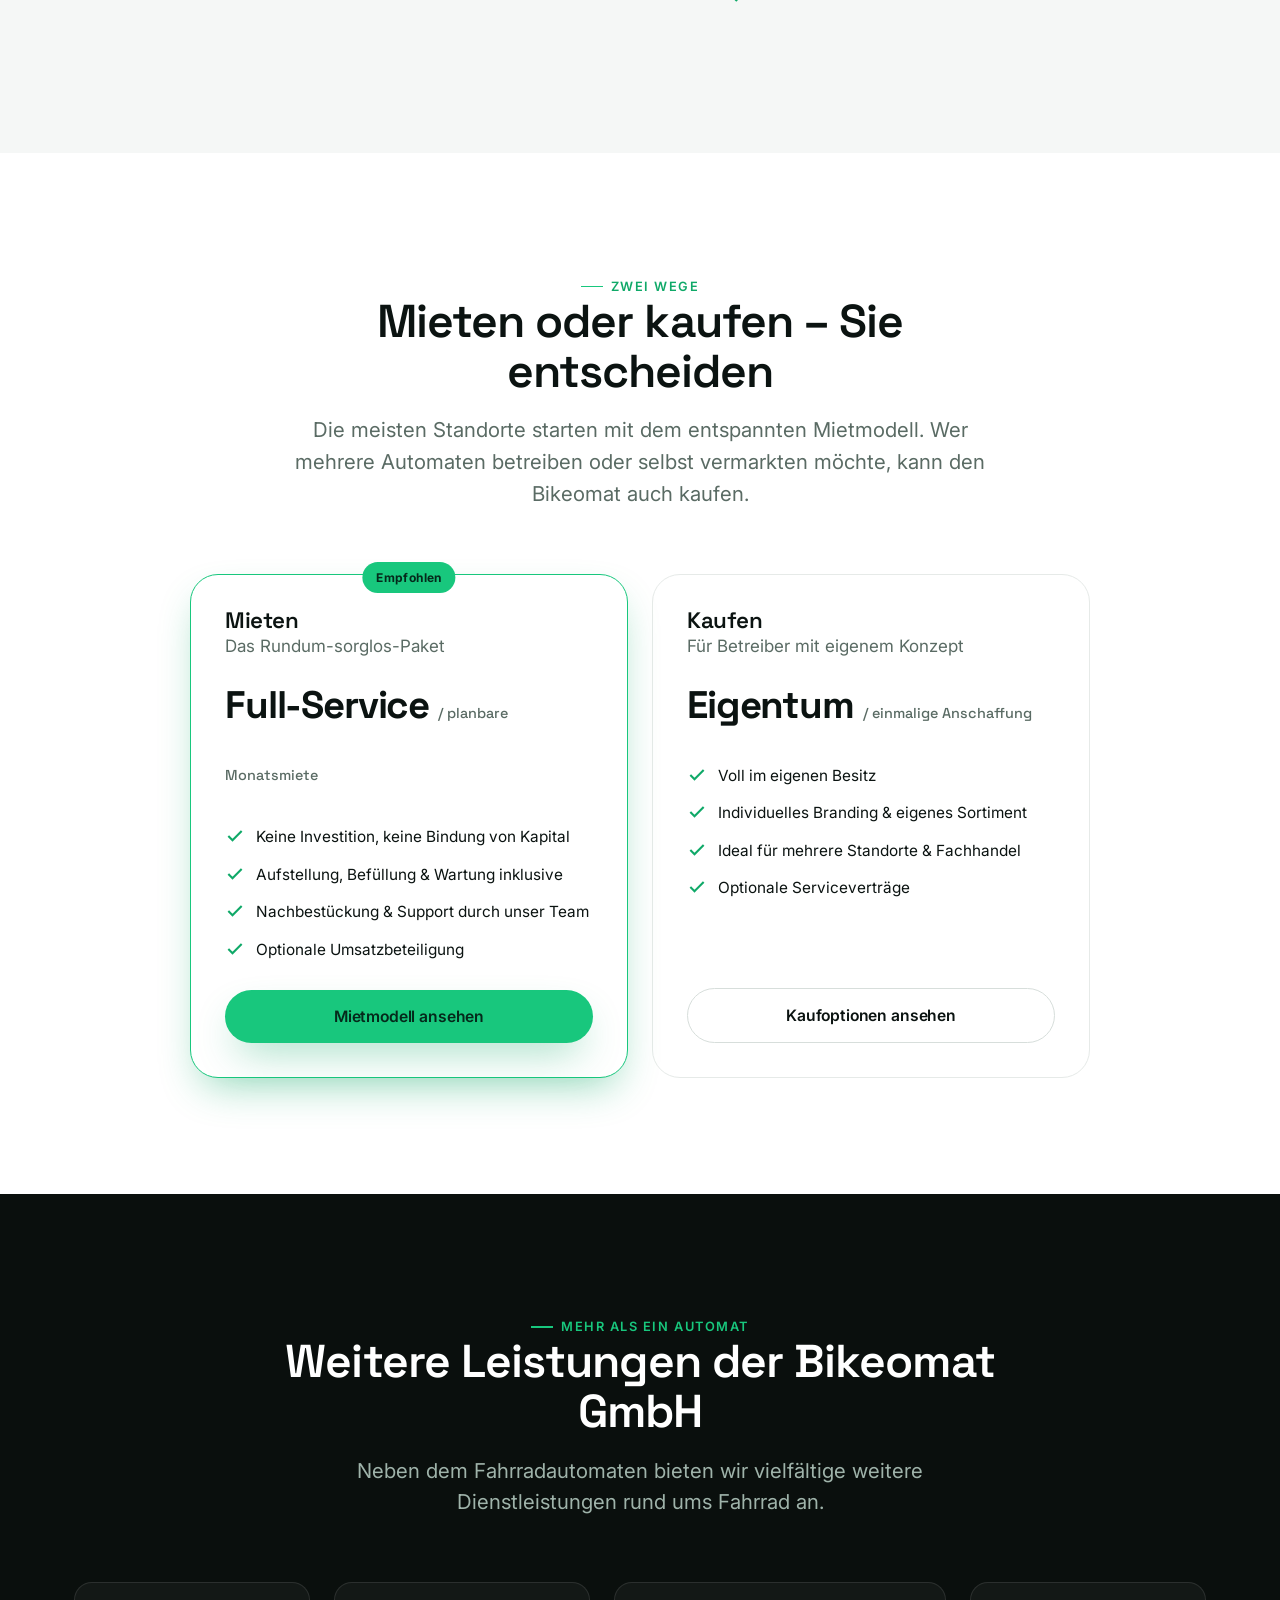
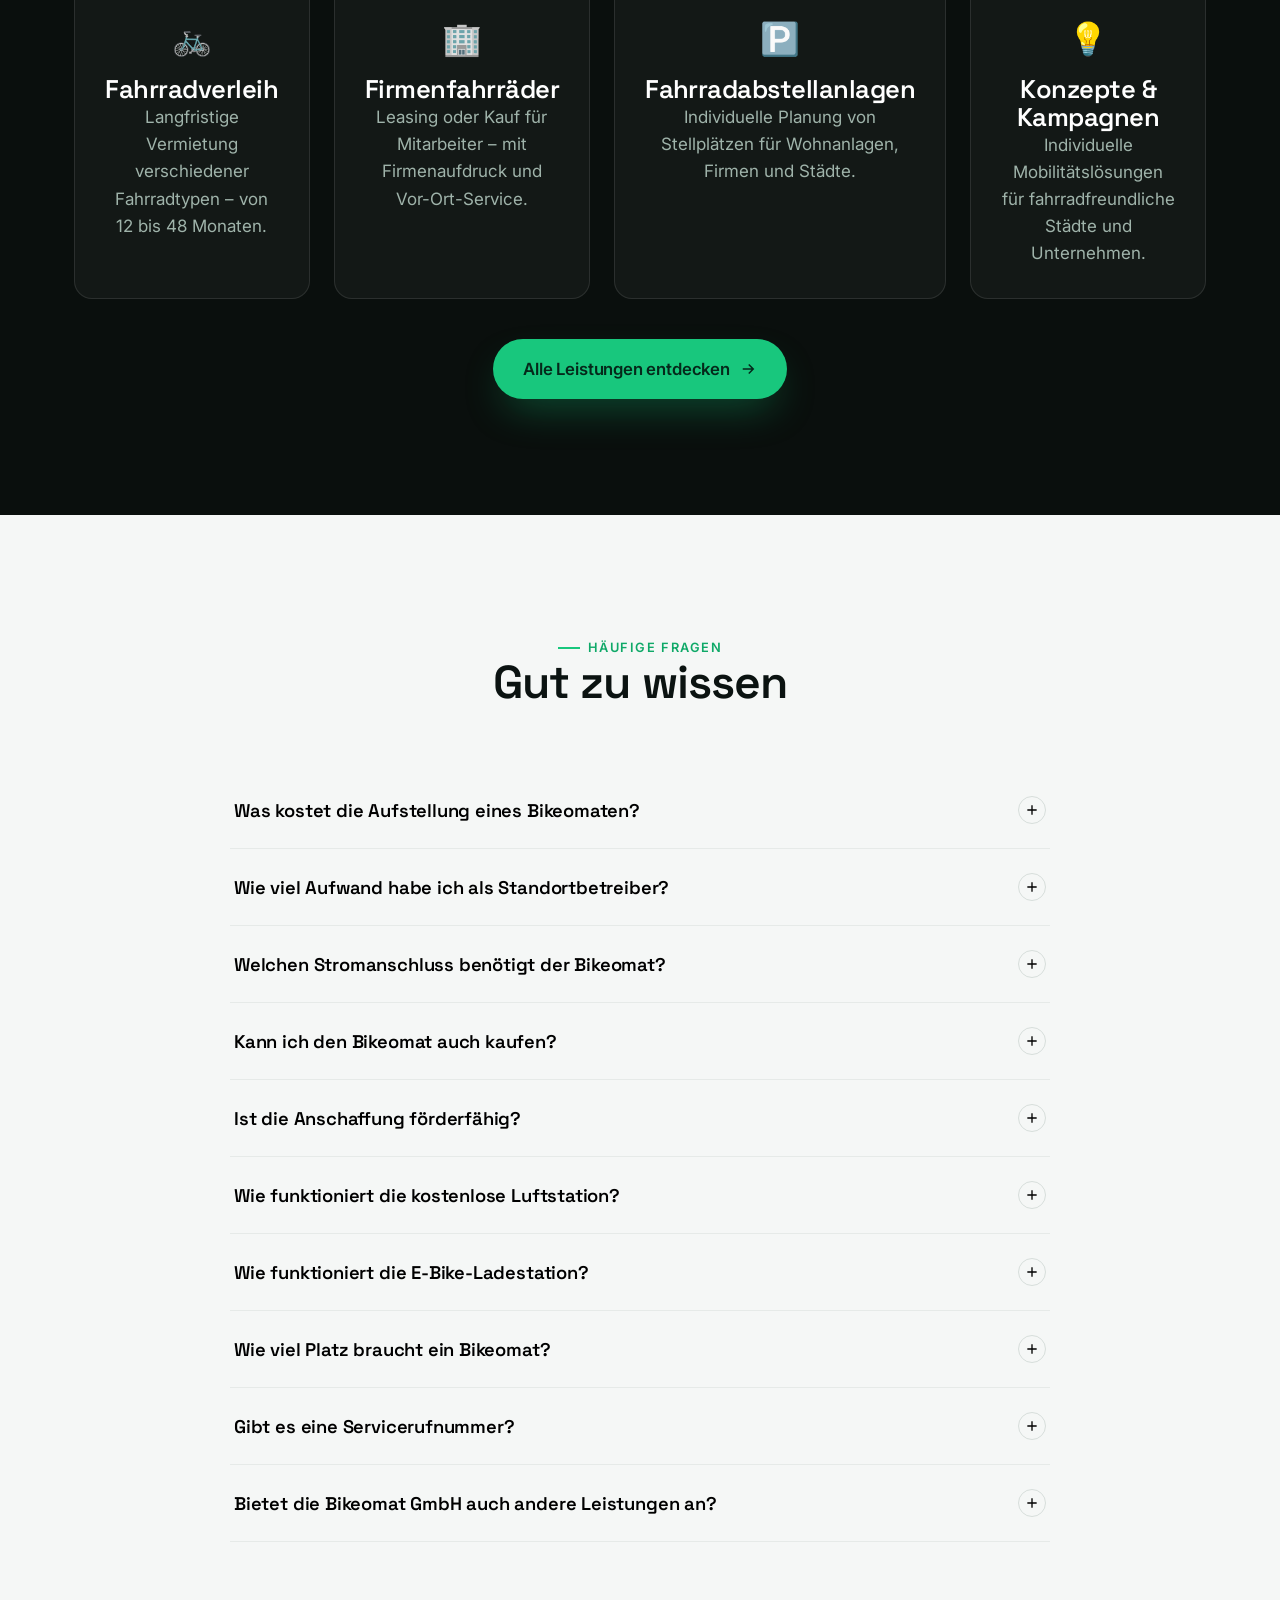
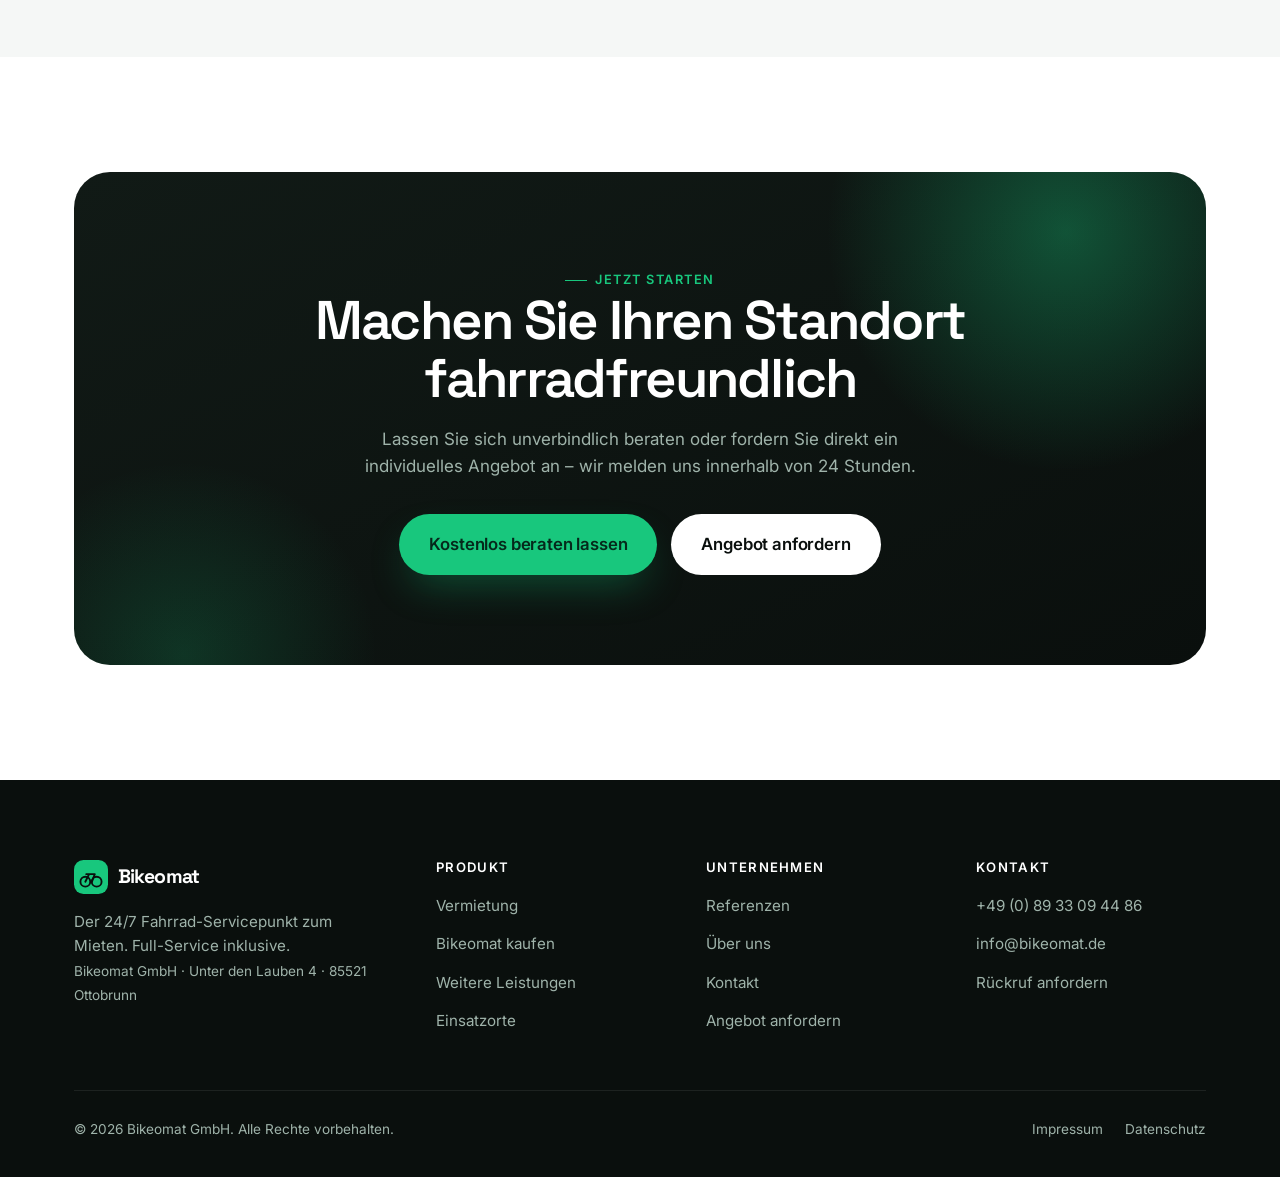
==== commit 0ef3ab4c: "Mobile-Responsive & Content-Audit durchgeführt CSS: - Breakpoints für 360px, 480px, 760px erweitert " ====
--- a/index.html
+++ b/index.html
@@ -440,7 +440,7 @@
     <div class="stats reveal">
       <div class="stat"><div class="num text-grad"><span data-count="24" data-suffix="/7">0</span></div><div class="lab">Verfügbarkeit, ganzjährig</div></div>
       <div class="stat"><div class="num text-grad"><span data-count="98" data-suffix="%">0</span></div><div class="lab">zufriedene Standortbetreiber</div></div>
-      <div class="stat"><div class="num text-grad"><span data-count="120" data-suffix="+">0</span></div><div class="lab">Teile & Zubehör pro Automat</div></div>
+      <div class="stat"><div class="num text-grad"><span data-count="66" data-suffix="">0</span></div><div class="lab">Fahrradartikel pro Automat</div></div>
       <div class="stat"><div class="num text-grad"><span data-count="0" data-suffix=" €">0</span></div><div class="lab">Betriebsaufwand für Sie</div></div>
     </div>
     <div class="grid cols-2" style="margin-top:56px">
--- a/assets/styles.css
+++ b/assets/styles.css
@@ -411,11 +411,35 @@
   .field-row { grid-template-columns:1fr; }
   .footer-top { grid-template-columns:1fr 1fr; }
   .sticky-cta { display:flex; }
-  body { padding-bottom: 76px; }
+  body { padding-bottom: 90px; }
   .header-cta .btn { padding:11px 18px; font-size:.9rem; }
+  .map-canvas { min-height:320px; }
+  .map-side { padding:24px; }
+  .use-list button { padding:10px 12px; font-size:.9rem; }
+  .quote-card blockquote { font-size:1.15rem; }
+  .plan .price { font-size:2rem; }
+  .info-card { padding:16px; }
+  .cta-band { padding:clamp(36px,6vw,60px) clamp(20px,4vw,40px); }
 }
 @media (max-width: 480px){
   .footer-top { grid-template-columns:1fr; }
   .hero-trust { gap:14px; }
   .float-card { display:none; }
-}
+  .cols-4 { grid-template-columns:1fr; }
+  .stats { gap:20px; }
+  .stat .num { font-size:clamp(2rem,8vw,2.8rem); }
+  .h-display { font-size:clamp(2rem,7vw,3rem); }
+  .map-canvas { min-height:260px; }
+  .use-list { grid-template-columns:1fr 1fr; }
+  .use-list button { font-size:.82rem; padding:10px 8px; gap:8px; }
+  .chips { gap:8px; }
+  .chip { padding:8px 12px; font-size:.84rem; }
+  .info-card { flex-direction:column; gap:10px; }
+}
+@media (max-width: 360px){
+  .container { padding-inline:16px; }
+  .h-display { font-size:1.85rem; }
+  h1 { font-size:1.9rem; }
+  h2 { font-size:1.6rem; }
+  .use-list { grid-template-columns:1fr; }
+}
